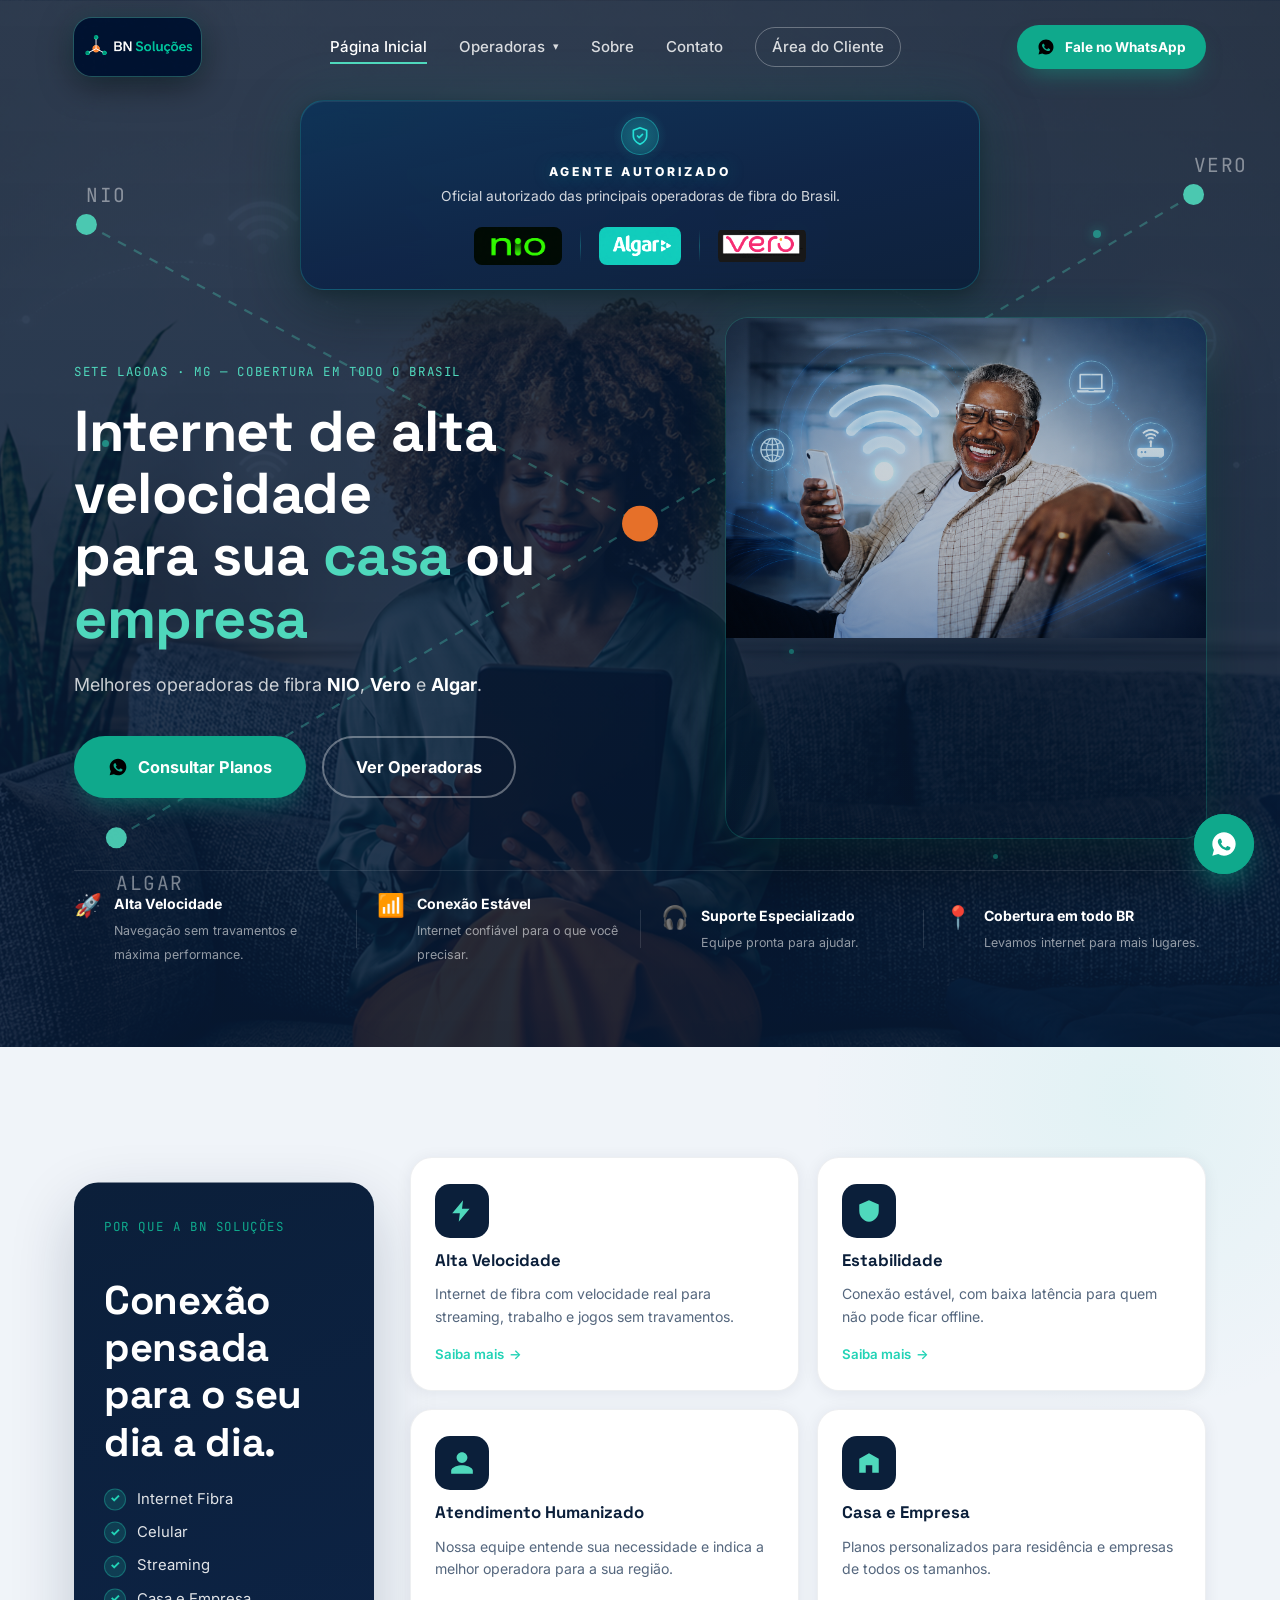
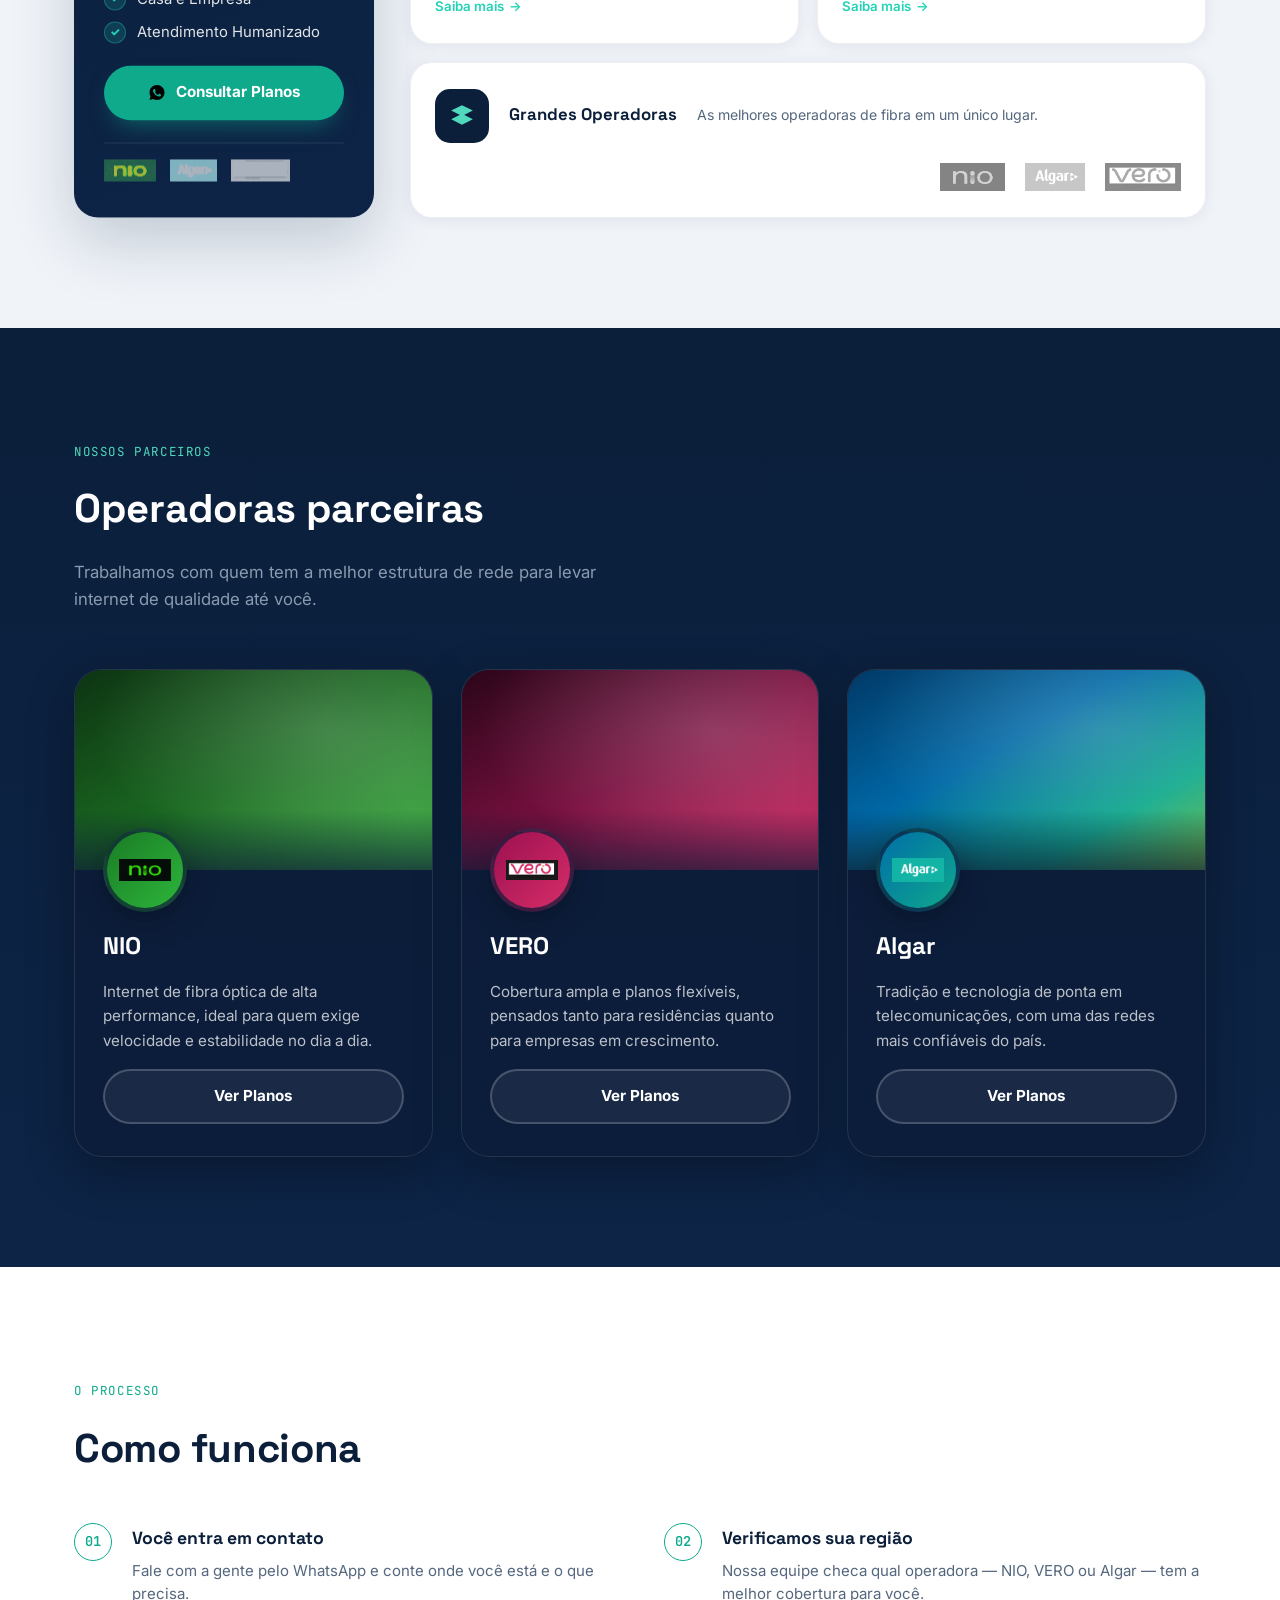
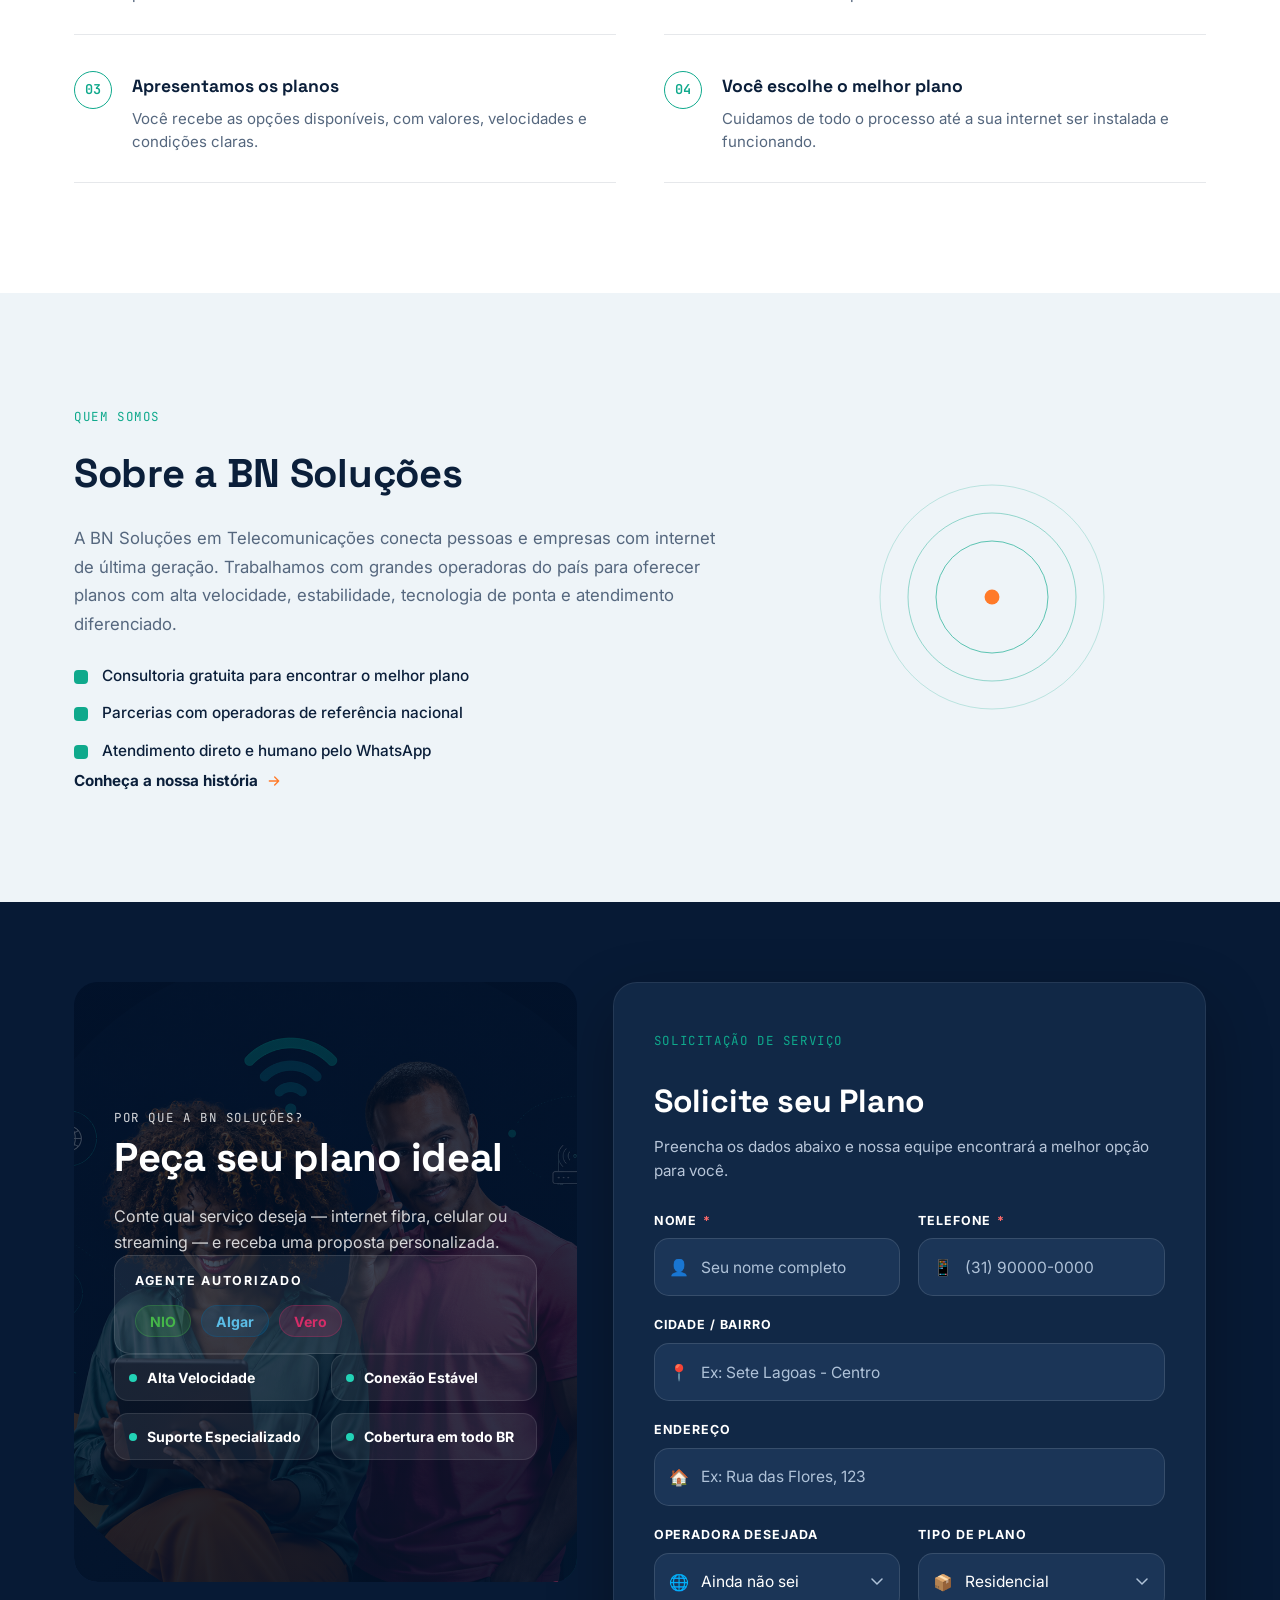
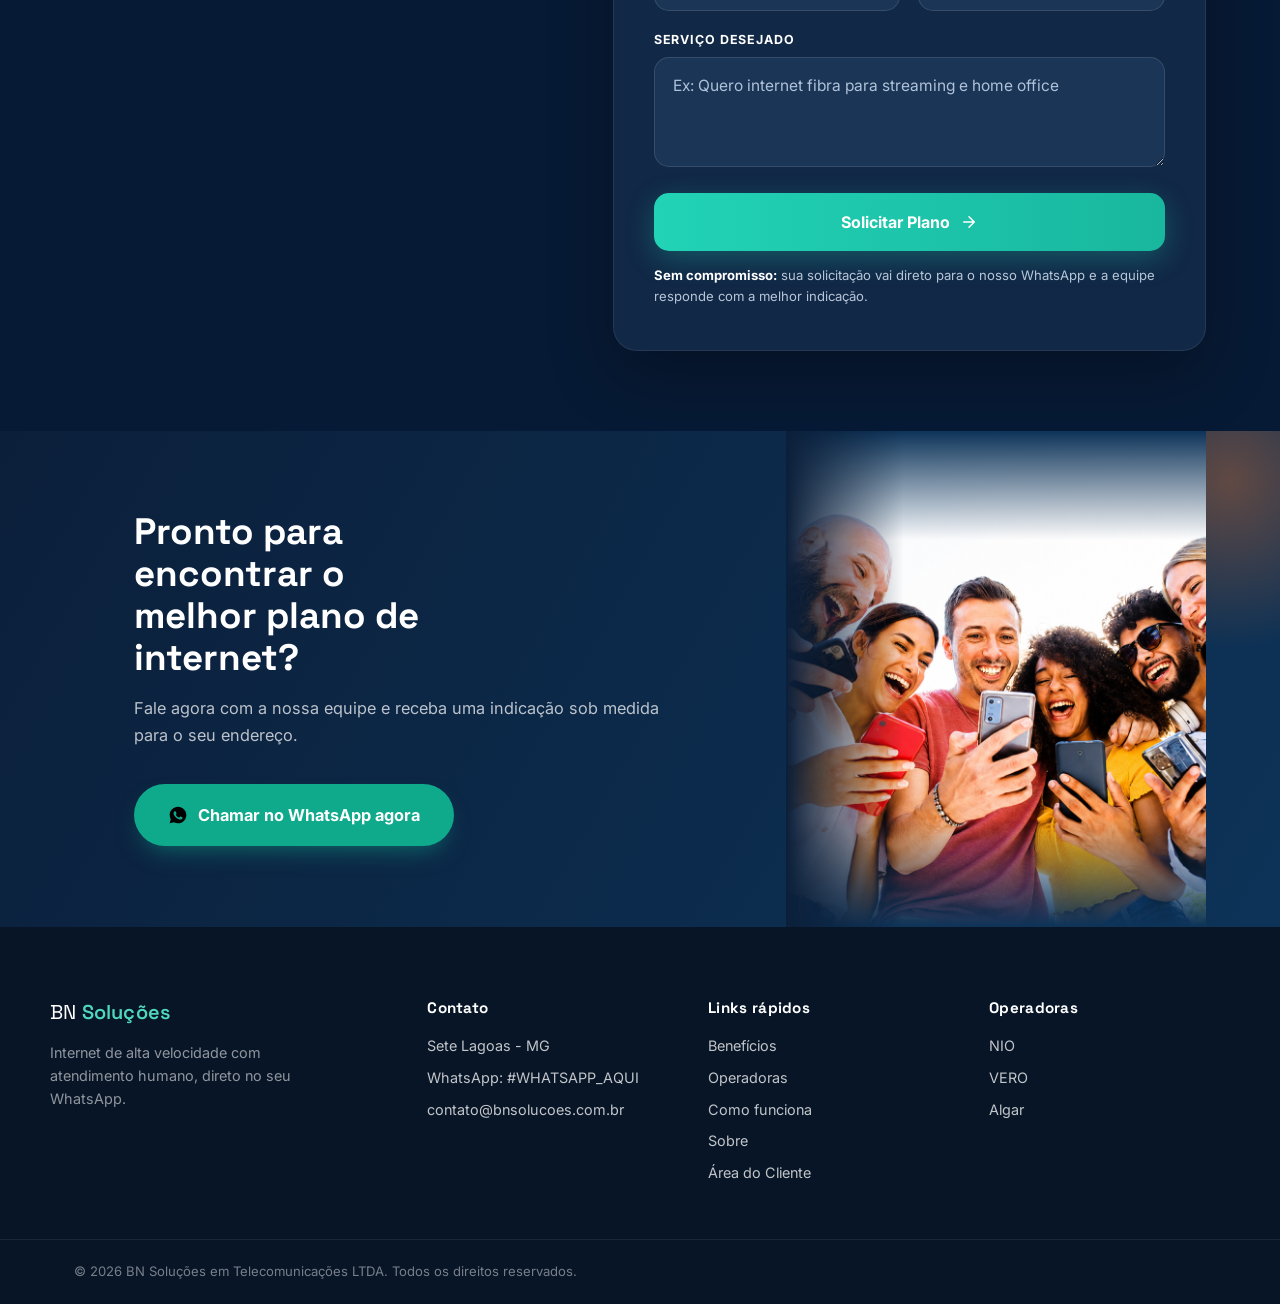
==== index.html @ 48e2bdd0 "new client site, first time added all files to git repository" ====
<!DOCTYPE html>
<html lang="pt-BR">
<head>
<meta charset="UTF-8">
<meta name="viewport" content="width=device-width, initial-scale=1.0, viewport-fit=cover">
<meta name="theme-color" content="#0B1F3A">
<title>BN Soluções em Telecomunicações | Internet de Alta Velocidade em Sete Lagoas - MG</title>
<meta name="description" content="A BN Soluções conecta você aos melhores planos de internet das operadoras NIO, VERO e Algar. Alta velocidade, estabilidade e atendimento diferenciado em Sete Lagoas - MG.">
<meta name="keywords" content="internet sete lagoas, internet fibra sete lagoas, planos internet, NIO, VERO, Algar, internet de alta velocidade">
<meta name="author" content="BN Soluções em Telecomunicações">
<meta name="robots" content="index, follow, max-snippet:-1, max-image-preview:large, max-video-preview:-1">
<link rel="canonical" href="https://bntelecomunicacoes.com.br/">
<meta property="og:title" content="BN Soluções em Telecomunicações | Internet de Alta Velocidade em Sete Lagoas - MG">
<meta property="og:description" content="Conectamos você aos melhores planos de internet com NIO, VERO e Algar. Preços competitivos e atendimento consultivo.">
<meta property="og:type" content="website">
<meta property="og:url" content="https://bntelecomunicacoes.com.br/">
<meta property="og:image" content="https://bntelecomunicacoes.com.br/imagens/bnlogo.png">
<meta property="og:locale" content="pt_BR">
<meta name="twitter:card" content="summary_large_image">
<meta name="twitter:title" content="BN Soluções em Telecomunicações | Internet de Alta Velocidade">
<meta name="twitter:description" content="Conectamos você aos melhores planos de internet com NIO, VERO e Algar">
<link rel="preconnect" href="https://fonts.googleapis.com">
<link rel="preconnect" href="https://fonts.gstatic.com" crossorigin>
<link href="https://fonts.googleapis.com/css2?family=Space+Grotesk:wght@400;500;600;700&family=Inter:wght@400;500;600;700;800&family=JetBrains+Mono:wght@400;500&display=swap" rel="stylesheet">
<link rel="icon" type="image/png" href="imagens/logotrying.png">
<link rel="apple-touch-icon" href="imagens/logotrying.png">
<link rel="stylesheet" href="style.css">
<script type="application/ld+json">
{
  "@context": "https://schema.org",
  "@type": "LocalBusiness",
  "name": "BN Soluções em Telecomunicações",
  "image": "https://bntelecomunicacoes.com.br/imagens/bnlogo.png",
  "description": "A BN Soluções conecta você aos melhores planos de internet das operadoras NIO, VERO e Algar em Sete Lagoas.",
  "address": {
    "@type": "PostalAddress",
    "addressLocality": "Sete Lagoas",
    "addressRegion": "MG",
    "addressCountry": "BR"
  },
  "contactPoint": {
    "@type": "ContactPoint",
    "contactType": "Customer Service",
    "availableLanguageId": "pt-BR"
  },
  "url": "https://bntelecomunicacoes.com.br"
}
</script>
</head>
<body>

<!-- ===== CURSOR DE SINAL (decorativo) ===== -->
<div class="signal-cursor" aria-hidden="true"></div>
<!-- ===== HEADER ===== -->
<header class="site-header" id="header">
  <div class="container header-inner">
    <a href="#top" class="brand">
      <img src="imagens/bnlogo.png" alt="BN Soluções" class="brand-logo">
    </a>

    <nav class="main-nav" id="main-nav" aria-label="Menu principal">
      <a href="index.html" class="nav-active" aria-current="page">Página Inicial</a>
      <div class="nav-dropdown" id="nav-dropdown">
        <button type="button" class="nav-link dropdown-toggle" id="dropdown-toggle" aria-haspopup="true" aria-expanded="false">
          Operadoras
          <span class="dropdown-arrow" aria-hidden="true">▾</span>
        </button>
        <ul class="dropdown-menu" aria-label="submenu de operadoras">
          <li><a href="index.html#operadoras">Todas operadoras</a></li>
          <li><a href="nio.html">NIO</a></li>
          <li><a href="vero.html">VERO</a></li>
          <li><a href="algar.html">Algar</a></li>
        </ul>
      </div>
      <a href="sobre.html">Sobre</a>
      <a href="contato.html">Contato</a>
      <a href="cliente.html" class="nav-cliente">Área do Cliente</a>
    </nav>

    <div class="header-actions">
      <a class="btn btn-whatsapp btn-sm" href="https://wa.me/#WHATSAPP_AQUI" target="_blank" rel="noopener">
        <svg class="icon" viewBox="0 0 24 24" width="18" height="18"><path d="M12 2C6.48 2 2 6.48 2 12c0 1.85.5 3.58 1.36 5.07L2 22l5.06-1.33A9.94 9.94 0 0 0 12 22c5.52 0 10-4.48 10-10S17.52 2 12 2Zm5.2 14.2c-.22.62-1.28 1.2-1.77 1.24-.45.05-1.02.07-1.65-.1-.38-.11-.87-.28-1.5-.55-2.64-1.14-4.36-3.8-4.5-3.98-.13-.18-1.08-1.44-1.08-2.74 0-1.3.68-1.94.92-2.2.24-.27.53-.33.7-.33.18 0 .35 0 .5.01.16.01.38-.06.6.46.22.53.75 1.83.82 1.96.07.13.11.29.02.47-.09.18-.14.29-.27.44-.13.16-.28.35-.4.47-.13.13-.27.27-.11.53.15.27.68 1.12 1.46 1.81 1 .89 1.85 1.17 2.11 1.3.27.13.42.11.58-.07.16-.18.68-.79.86-1.06.18-.27.36-.22.6-.13.25.09 1.57.74 1.84.87.27.13.45.2.51.31.07.13.07.72-.15 1.35Z"/></svg>
        Fale no WhatsApp
      </a>
    </div>

    <button class="menu-toggle" id="menu-toggle" aria-label="Abrir menu" aria-expanded="false">
      <span></span><span></span><span></span>
    </button>
  </div>
</header>

<main id="top">

  <!-- ===== HERO ===== -->
  <section class="hero" id="hero">
    <div class="hero-network" id="hero-network" aria-hidden="true">
      <svg viewBox="0 0 1000 700" preserveAspectRatio="xMidYMid slice">
        <line x1="130" y1="150" x2="500" y2="350" class="net-link" style="--d:0"/>
        <line x1="870" y1="130" x2="500" y2="350" class="net-link" style="--d:1"/>
        <line x1="150" y1="560" x2="500" y2="350" class="net-link" style="--d:2"/>
        <line x1="500" y1="350" x2="500" y2="350" class="net-link"/>
        <circle cx="130" cy="150" r="7" class="net-node" style="--d:0"/>
        <circle cx="870" cy="130" r="7" class="net-node" style="--d:1"/>
        <circle cx="150" cy="560" r="7" class="net-node" style="--d:2"/>
        <circle cx="500" cy="350" r="12" class="net-node net-hub"/>
        <text x="130" y="135" class="net-label">NIO</text>
        <text x="870" y="115" class="net-label">VERO</text>
        <text x="150" y="595" class="net-label">ALGAR</text>
      </svg>
    </div>

    <div class="hero-particles" aria-hidden="true">
      <span class="particle particle-1"></span>
      <span class="particle particle-2"></span>
      <span class="particle particle-3"></span>
      <span class="particle particle-4"></span>
    </div>

    <div class="container">

      <!-- ===== TRUST BANNER ===== -->
      <div class="hero-trust-banner">
        <div class="trust-shield" aria-hidden="true">
          <svg viewBox="0 0 24 24" width="20" height="20" fill="none" stroke="currentColor" stroke-width="2" stroke-linecap="round" stroke-linejoin="round"><path d="M12 22s8-4 8-10V5l-8-3-8 3v7c0 6 8 10 8 10z"/><polyline points="9 12 11 14 15 10"/></svg>
        </div>
        <span class="trust-title">Agente Autorizado</span>
        <p class="trust-subtitle">Oficial autorizado das principais operadoras de fibra do Brasil.</p>
        <div class="trust-logos" aria-label="Operadoras parceiras">
          <a href="nio.html" class="trust-logo-link" aria-label="NIO">
            <img src="imagens/niologo.png" alt="NIO" class="trust-logo-img" />
          </a>
          <span class="trust-divider" aria-hidden="true"></span>
          <a href="algar.html" class="trust-logo-link" aria-label="Algar">
            <img src="imagens/algarlogo.png" alt="Algar" class="trust-logo-img" />
          </a>
          <span class="trust-divider" aria-hidden="true"></span>
          <a href="vero.html" class="trust-logo-link" aria-label="Vero">
            <img src="imagens/verologo.png" alt="Vero" class="trust-logo-img" />
          </a>
        </div>
      </div>

      <!-- ===== HERO GRID ===== -->
      <div class="hero-inner">
        <div class="hero-copy">
          <p class="eyebrow">Sete Lagoas · MG — cobertura em todo o Brasil</p>
          <h1 class="hero-title">
            Internet de alta velocidade<br>
            para sua <span class="highlight">casa</span> ou <span class="highlight">empresa</span>
          </h1>
          <p class="hero-subtitle">
            Melhores operadoras de fibra
            <strong>NIO</strong>, <strong>Vero</strong> e <strong>Algar</strong>.
          </p>
          <div class="hero-actions">
            <a href="https://wa.me/#WHATSAPP_AQUI" target="_blank" rel="noopener" class="btn btn-whatsapp btn-lg">
              <svg class="icon" viewBox="0 0 24 24" width="20" height="20"><path d="M12 2C6.48 2 2 6.48 2 12c0 1.85.5 3.58 1.36 5.07L2 22l5.06-1.33A9.94 9.94 0 0 0 12 22c5.52 0 10-4.48 10-10S17.52 2 12 2Zm5.2 14.2c-.22.62-1.28 1.2-1.77 1.24-.45.05-1.02.07-1.65-.1-.38-.11-.87-.28-1.5-.55-2.64-1.14-4.36-3.8-4.5-3.98-.13-.18-1.08-1.44-1.08-2.74 0-1.3.68-1.94.92-2.2.24-.27.53-.33.7-.33.18 0 .35 0 .5.01.16.01.38-.06.6.46.22.53.75 1.83.82 1.96.07.13.11.29.02.47-.09.18-.14.29-.27.44-.13.16-.28.35-.4.47-.13.13-.27.27-.11.53.15.27.68 1.12 1.46 1.81 1 .89 1.85 1.17 2.11 1.3.27.13.42.11.58-.07.16-.18.68-.79.86-1.06.18-.27.36-.22.6-.13.25.09 1.57.74 1.84.87.27.13.45.2.51.31.07.13.07.72-.15 1.35Z"/></svg>
              Consultar Planos
            </a>
            <a href="#operadoras" class="btn btn-ghost btn-lg">Ver Operadoras</a>
          </div>
        </div>

        <div class="hero-visual">
          <div class="hero-image-card">
            <img src="imagens/senhorzinhotrue.png" alt="Pessoas felizes usando internet em seus celulares" />
          </div>
        </div>
      </div>

      <!-- ===== FEATURES ===== -->
      <div class="hero-features">
        <div class="hero-feature">
          <span class="hero-feature-icon" aria-hidden="true">🚀</span>
          <div>
            <strong class="hero-feature-title">Alta Velocidade</strong>
            <span class="hero-feature-desc">Navegação sem travamentos e máxima performance.</span>
          </div>
        </div>
        <span class="feature-divider" aria-hidden="true"></span>
        <div class="hero-feature">
          <span class="hero-feature-icon" aria-hidden="true">📶</span>
          <div>
            <strong class="hero-feature-title">Conexão Estável</strong>
            <span class="hero-feature-desc">Internet confiável para o que você precisar.</span>
          </div>
        </div>
        <span class="feature-divider" aria-hidden="true"></span>
        <div class="hero-feature">
          <span class="hero-feature-icon" aria-hidden="true">🎧</span>
          <div>
            <strong class="hero-feature-title">Suporte Especializado</strong>
            <span class="hero-feature-desc">Equipe pronta para ajudar.</span>
          </div>
        </div>
        <span class="feature-divider" aria-hidden="true"></span>
        <div class="hero-feature">
          <span class="hero-feature-icon" aria-hidden="true">📍</span>
          <div>
            <strong class="hero-feature-title">Cobertura em todo BR</strong>
            <span class="hero-feature-desc">Levamos internet para mais lugares.</span>
          </div>
        </div>
      </div>
    </div>
  </section>

  <!-- ===== BENEFÍCIOS ===== -->
  <section class="section section-benefits" id="beneficios">
    <div class="container">
      <div class="benefits-layout">

        <!-- LEFT: Sticky panel -->
        <aside class="benefits-aside">
          <div class="benefits-aside-card reveal">
            <p class="eyebrow eyebrow-dark">Por que a BN Soluções</p>
            <h2 class="section-title">Conexão pensada<br>para o seu dia a dia.</h2>
            <ul class="benefits-checklist">
              <li><span class="check-icon">&#10003;</span> Internet Fibra</li>
              <li><span class="check-icon">&#10003;</span> Celular</li>
              <li><span class="check-icon">&#10003;</span> Streaming</li>
              <li><span class="check-icon">&#10003;</span> Casa e Empresa</li>
              <li><span class="check-icon">&#10003;</span> Atendimento Humanizado</li>
            </ul>
            <a href="https://wa.me/#WHATSAPP_AQUI" target="_blank" rel="noopener" class="btn btn-whatsapp">
              <svg class="icon" viewBox="0 0 24 24" width="18" height="18"><path d="M12 2C6.48 2 2 6.48 2 12c0 1.85.5 3.58 1.36 5.07L2 22l5.06-1.33A9.94 9.94 0 0 0 12 22c5.52 0 10-4.48 10-10S17.52 2 12 2Zm5.2 14.2c-.22.62-1.28 1.2-1.77 1.24-.45.05-1.02.07-1.65-.1-.38-.11-.87-.28-1.5-.55-2.64-1.14-4.36-3.8-4.5-3.98-.13-.18-1.08-1.44-1.08-2.74 0-1.3.68-1.94.92-2.2.24-.27.53-.33.7-.33.18 0 .35 0 .5.01.16.01.38-.06.6.46.22.53.75 1.83.82 1.96.07.13.11.29.02.47-.09.18-.14.29-.27.44-.13.16-.28.35-.4.47-.13.13-.27.27-.11.53.15.27.68 1.12 1.46 1.81 1 .89 1.85 1.17 2.11 1.3.27.13.42.11.58-.07.16-.18.68-.79.86-1.06.18-.27.36-.22.6-.13.25.09 1.57.74 1.84.87.27.13.45.2.51.31.07.13.07.72-.15 1.35Z"/></svg>
              Consultar Planos
            </a>
            <div class="benefits-partner-logos">
              <img src="imagens/niologo.png" alt="NIO" />
              <img src="imagens/algarlogo.png" alt="Algar" />
              <img src="imagens/verologo.png" alt="Vero" />
            </div>
          </div>
        </aside>

        <!-- RIGHT: Premium cards -->
        <div class="benefits-grid">

          <div class="benefit-card-premium reveal">
            <div class="benefit-card-accent"></div>
            <div class="benefit-card-icon-wrap">
              <svg viewBox="0 0 24 24" width="26" height="26"><path d="M13 2 3 14h7l-1 8 10-12h-7l1-8Z"/></svg>
            </div>
            <h3>Alta Velocidade</h3>
            <p>Internet de fibra com velocidade real para streaming, trabalho e jogos sem travamentos.</p>
            <a href="#solicitar-plano" class="benefit-card-link">Saiba mais <span>&rarr;</span></a>
          </div>

          <div class="benefit-card-premium reveal">
            <div class="benefit-card-accent"></div>
            <div class="benefit-card-icon-wrap">
              <svg viewBox="0 0 24 24" width="26" height="26"><path d="M12 2 3 6v6c0 5 3.8 9.4 9 10 5.2-.6 9-5 9-10V6l-9-4Z"/></svg>
            </div>
            <h3>Estabilidade</h3>
            <p>Conexão estável, com baixa latência para quem não pode ficar offline.</p>
            <a href="#solicitar-plano" class="benefit-card-link">Saiba mais <span>&rarr;</span></a>
          </div>

          <div class="benefit-card-premium reveal">
            <div class="benefit-card-accent"></div>
            <div class="benefit-card-icon-wrap">
              <svg viewBox="0 0 24 24" width="26" height="26"><path d="M12 12c2.7 0 5-2.3 5-5s-2.3-5-5-5-5 2.3-5 5 2.3 5 5 5Zm0 2c-3.3 0-10 1.7-10 5v3h20v-3c0-3.3-6.7-5-10-5Z"/></svg>
            </div>
            <h3>Atendimento Humanizado</h3>
            <p>Nossa equipe entende sua necessidade e indica a melhor operadora para a sua região.</p>
            <a href="#solicitar-plano" class="benefit-card-link">Saiba mais <span>&rarr;</span></a>
          </div>

          <div class="benefit-card-premium reveal">
            <div class="benefit-card-accent"></div>
            <div class="benefit-card-icon-wrap">
              <svg viewBox="0 0 24 24" width="26" height="26"><path d="M3 21V8l9-5 9 5v13h-6v-7H9v7H3Z"/></svg>
            </div>
            <h3>Casa e Empresa</h3>
            <p>Planos personalizados para residência e empresas de todos os tamanhos.</p>
            <a href="#solicitar-plano" class="benefit-card-link">Saiba mais <span>&rarr;</span></a>
          </div>

          <div class="benefit-card-premium benefit-card-operators reveal">
            <div class="benefit-card-accent"></div>
            <div class="benefit-card-icon-wrap">
              <svg viewBox="0 0 24 24" width="26" height="26"><path d="M12 2 2 7l10 5 10-5-10-5Zm0 8L2 15l10 5 10-5-10-5Z"/></svg>
            </div>
            <h3>Grandes Operadoras</h3>
            <p>As melhores operadoras de fibra em um único lugar.</p>
            <div class="benefit-operators-logos">
              <a href="nio.html"><img src="imagens/niologo.png" alt="NIO" /></a>
              <a href="algar.html"><img src="imagens/algarlogo.png" alt="Algar" /></a>
              <a href="vero.html"><img src="imagens/verologo.png" alt="Vero" /></a>
            </div>
          </div>

        </div>
      </div>
    </div>
  </section>

  <!-- ===== OPERADORAS ===== -->
  <section class="section section-dark" id="operadoras">
    <div class="container">
      <p class="eyebrow">Nossos parceiros</p>
      <h2 class="section-title section-title-light">Operadoras parceiras</h2>
      <p class="section-lead">Trabalhamos com quem tem a melhor estrutura de rede para levar internet de qualidade até você.</p>

      <div class="operators-grid">
        <article class="operator-card operator-card-premium" data-op="nio">
          <div class="operator-card-media" aria-hidden="true"></div>
          <div class="operator-card-body">
            <div class="operator-logo-circle" data-op="nio">
              <img src="imagens/niologo.png" alt="Logo NIO" />
            </div>
            <h3>NIO</h3>
            <p>Internet de fibra óptica de alta performance, ideal para quem exige velocidade e estabilidade no dia a dia.</p>
            <a href="nio.html" class="btn btn-outline">Ver Planos</a>
          </div>
        </article>
        <article class="operator-card operator-card-premium" data-op="vero">
          <div class="operator-card-media" aria-hidden="true"></div>
          <div class="operator-card-body">
            <div class="operator-logo-circle" data-op="vero">
              <img src="imagens/verologo.png" alt="Logo Vero" />
            </div>
            <h3>VERO</h3>
            <p>Cobertura ampla e planos flexíveis, pensados tanto para residências quanto para empresas em crescimento.</p>
            <a href="vero.html" class="btn btn-outline">Ver Planos</a>
          </div>
        </article>
        <article class="operator-card operator-card-premium" data-op="algar">
          <div class="operator-card-media" aria-hidden="true"></div>
          <div class="operator-card-body">
            <div class="operator-logo-circle" data-op="algar">
              <img src="imagens/algarlogo.png" alt="Logo Algar" />
            </div>
            <h3>Algar</h3>
            <p>Tradição e tecnologia de ponta em telecomunicações, com uma das redes mais confiáveis do país.</p>
            <a href="algar.html" class="btn btn-outline">Ver Planos</a>
          </div>
        </article>
      </div>
    </div>
  </section>

  <!-- ===== COMO FUNCIONA ===== -->
  <section class="section" id="como-funciona">
    <div class="container">
      <p class="eyebrow eyebrow-dark">O processo</p>
      <h2 class="section-title">Como funciona</h2>

      <div class="steps">
        <div class="step reveal">
          <span class="step-index">01</span>
          <div class="step-body">
            <h3>Você entra em contato</h3>
            <p>Fale com a gente pelo WhatsApp e conte onde você está e o que precisa.</p>
          </div>
        </div>
        <div class="step reveal">
          <span class="step-index">02</span>
          <div class="step-body">
            <h3>Verificamos sua região</h3>
            <p>Nossa equipe checa qual operadora — NIO, VERO ou Algar — tem a melhor cobertura para você.</p>
          </div>
        </div>
        <div class="step reveal">
          <span class="step-index">03</span>
          <div class="step-body">
            <h3>Apresentamos os planos</h3>
            <p>Você recebe as opções disponíveis, com valores, velocidades e condições claras.</p>
          </div>
        </div>
        <div class="step reveal">
          <span class="step-index">04</span>
          <div class="step-body">
            <h3>Você escolhe o melhor plano</h3>
            <p>Cuidamos de todo o processo até a sua internet ser instalada e funcionando.</p>
          </div>
        </div>
      </div>
    </div>
  </section>

  <!-- ===== SOBRE ===== -->
  <section class="section section-about" id="sobre">
    <div class="container about-inner">
      <div class="about-text">
        <p class="eyebrow eyebrow-dark">Quem somos</p>
        <h2 class="section-title">Sobre a BN Soluções</h2>
        <p class="about-lead">
          A BN Soluções em Telecomunicações conecta pessoas e empresas com internet de última geração.
          Trabalhamos com grandes operadoras do país para oferecer planos com alta velocidade,
          estabilidade, tecnologia de ponta e atendimento diferenciado.
        </p>
        <ul class="about-list">
          <li>Consultoria gratuita para encontrar o melhor plano</li>
          <li>Parcerias com operadoras de referência nacional</li>
          <li>Atendimento direto e humano pelo WhatsApp</li>
        </ul>
        <a href="sobre.html" class="link-more">
          Conheça a nossa história
          <svg viewBox="0 0 24 24" width="16" height="16"><path d="M5 12h14M13 6l6 6-6 6"/></svg>
        </a>
      </div>
      <div class="about-visual" aria-hidden="true">
        <svg viewBox="0 0 300 300">
          <circle cx="150" cy="150" r="120" class="ring ring-1"/>
          <circle cx="150" cy="150" r="90" class="ring ring-2"/>
          <circle cx="150" cy="150" r="60" class="ring ring-3"/>
          <circle cx="150" cy="150" r="8" class="ring-core"/>
        </svg>
      </div>
    </div>
  </section>

  <!-- ===== FORMULÁRIO DE SERVIÇO ===== -->
  <section class="section section-form" id="solicitar-plano">
    <div class="container">
      <div class="form-panel">

        <!-- Form side — first in DOM so it appears first on mobile -->
        <div class="form-content">
          <div class="form-header">
            <p class="eyebrow eyebrow-dark">Solicitação de serviço</p>
            <h2 class="form-main-title">Solicite seu Plano</h2>
            <p class="form-main-subtitle">Preencha os dados abaixo e nossa equipe encontrará a melhor opção para você.</p>
          </div>
          <form id="service-form" class="service-form">
            <div class="form-grid-2">
              <div class="form-row">
                <label for="nome">Nome <span class="required-asterisk">*</span></label>
                <div class="input-icon-wrap">
                  <span class="input-icon" aria-hidden="true">👤</span>
                  <input type="text" id="nome" name="nome" placeholder="Seu nome completo" required>
                </div>
                <div class="form-error-msg"></div>
              </div>
              <div class="form-row">
                <label for="telefone">Telefone <span class="required-asterisk">*</span></label>
                <div class="input-icon-wrap">
                  <span class="input-icon" aria-hidden="true">📱</span>
                  <input type="tel" id="telefone" name="telefone" placeholder="(31) 90000-0000" required>
                </div>
                <div class="form-error-msg"></div>
              </div>
            </div>
            <div class="form-row">
              <label for="cidade">Cidade / Bairro</label>
              <div class="input-icon-wrap">
                <span class="input-icon" aria-hidden="true">📍</span>
                <input type="text" id="cidade" name="cidade" placeholder="Ex: Sete Lagoas - Centro">
              </div>
              <div class="form-error-msg"></div>
            </div>
            <div class="form-row">
              <label for="endereco">Endereço</label>
              <div class="input-icon-wrap">
                <span class="input-icon" aria-hidden="true">🏠</span>
                <input type="text" id="endereco" name="endereco" placeholder="Ex: Rua das Flores, 123">
              </div>
              <div class="form-error-msg"></div>
            </div>
            <div class="form-grid-2">
              <div class="form-row">
                <label for="operadora">Operadora desejada</label>
                <div class="input-icon-wrap">
                  <span class="input-icon" aria-hidden="true">🌐</span>
                  <select id="operadora" name="operadora">
                    <option value="Ainda não sei">Ainda não sei</option>
                    <option value="NIO">NIO</option>
                    <option value="VERO">VERO</option>
                    <option value="Algar">Algar</option>
                  </select>
                </div>
                <div class="form-error-msg"></div>
              </div>
              <div class="form-row">
                <label for="tipo">Tipo de plano</label>
                <div class="input-icon-wrap">
                  <span class="input-icon" aria-hidden="true">📦</span>
                  <select id="tipo" name="tipo">
                    <option value="Residencial">Residencial</option>
                    <option value="Empresarial">Empresarial</option>
                    <option value="Streaming">Só streaming</option>
                    <option value="Celular">Celular</option>
                  </select>
                </div>
                <div class="form-error-msg"></div>
              </div>
            </div>
            <div class="form-row" id="area-cobertura-row" hidden>
              <label for="area-cobertura">Área atendida pela operadora selecionada</label>
              <div class="input-icon-wrap">
                <span class="input-icon" aria-hidden="true"></span>
                <select id="area-cobertura" name="area_cobertura">
                  <option value="">Selecione sua área</option>
                </select>
              </div>
              <div class="form-error-msg"></div>
              <p class="form-note" id="area-cobertura-note" style="margin-top:8px;">As áreas de cobertura serão atualizadas em breve pela BN Soluções.</p>
            </div>
            <div class="form-row">
              <label for="servico">Serviço desejado</label>
              <textarea id="servico" name="servico" placeholder="Ex: Quero internet fibra para streaming e home office" rows="3"></textarea>
              <div class="form-error-msg"></div>
            </div>
            <button type="submit" class="btn-form-submit">
              Solicitar Plano
              <svg viewBox="0 0 24 24" width="18" height="18" fill="none" stroke="currentColor" stroke-width="2" stroke-linecap="round" stroke-linejoin="round" aria-hidden="true"><path d="M5 12h14M12 5l7 7-7 7"/></svg>
            </button>
            <p class="form-note"><strong>Sem compromisso:</strong> sua solicitação vai direto para o nosso WhatsApp e a equipe responde com a melhor indicação.</p>
          </form>
        </div>

        <!-- Visual panel — CSS order:-1 keeps it on the LEFT on desktop -->
        <div class="form-visual">
          <div class="form-copy">
            <p class="eyebrow eyebrow-dark">Por que a BN Soluções?</p>
            <h2 class="section-title">Peça seu plano ideal</h2>
            <p>Conte qual serviço deseja — internet fibra, celular ou streaming — e receba uma proposta personalizada.</p>
            <div class="authorized-strip">
              <span class="authorized-badge">Agente autorizado</span>
              <div class="authorized-pill-group">
                <span class="operator-pill operator-pill-nio">NIO</span>
                <span class="operator-pill operator-pill-algar">Algar</span>
                <span class="operator-pill operator-pill-vero">Vero</span>
              </div>
            </div>
            <div class="form-benefits-grid">
              <div class="form-benefit-item">
                <span class="benefit-dot"></span>
                <strong>Alta Velocidade</strong>
              </div>
              <div class="form-benefit-item">
                <span class="benefit-dot"></span>
                <strong>Conexão Estável</strong>
              </div>
              <div class="form-benefit-item">
                <span class="benefit-dot"></span>
                <strong>Suporte Especializado</strong>
              </div>
              <div class="form-benefit-item">
                <span class="benefit-dot"></span>
                <strong>Cobertura em todo BR</strong>
              </div>
            </div>
          </div>
        </div>

      </div>
    </div>
  </section>

  <!-- ===== CTA FINAL ===== -->
  <section class="cta-final" id="contato">
    <div class="container cta-final-inner">
      <div class="cta-final-copy">
        <h2>Pronto para encontrar o melhor plano de internet?</h2>
        <p>Fale agora com a nossa equipe e receba uma indicação sob medida para o seu endereço.</p>
        <a href="https://wa.me/#WHATSAPP_AQUI?text=Ol%C3%A1!%20Quero%20encontrar%20o%20melhor%20plano%20de%20internet." target="_blank" rel="noopener" class="btn btn-whatsapp btn-lg">
          <svg class="icon" viewBox="0 0 24 24" width="20" height="20"><path d="M12 2C6.48 2 2 6.48 2 12c0 1.85.5 3.58 1.36 5.07L2 22l5.06-1.33A9.94 9.94 0 0 0 12 22c5.52 0 10-4.48 10-10S17.52 2 12 2Zm5.2 14.2c-.22.62-1.28 1.2-1.77 1.24-.45.05-1.02.07-1.65-.1-.38-.11-.87-.28-1.5-.55-2.64-1.14-4.36-3.8-4.5-3.98-.13-.18-1.08-1.44-1.08-2.74 0-1.3.68-1.94.92-2.2.24-.27.53-.33.7-.33.18 0 .35 0 .5.01.16.01.38-.06.6.46.22.53.75 1.83.82 1.96.07.13.11.29.02.47-.09.18-.14.29-.27.44-.13.16-.28.35-.4.47-.13.13-.27.27-.11.53.15.27.68 1.12 1.46 1.81 1 .89 1.85 1.17 2.11 1.3.27.13.42.11.58-.07.16-.18.68-.79.86-1.06.18-.27.36-.22.6-.13.25.09 1.57.74 1.84.87.27.13.45.2.51.31.07.13.07.72-.15 1.35Z"/></svg>
          Chamar no WhatsApp agora
        </a>
      </div>
      <div class="cta-final-image">
        <img src="imagens/peoplephonesonhands.png" alt="Pessoas satisfeitas com internet de alta velocidade" />
      </div>
    </div>
  </section>

</main>

<!-- ===== FOOTER ===== -->
<footer class="site-footer">
  <div class="container footer-inner">
    <div class="footer-brand">
      <span class="brand-text footer-brand-text">BN <strong>Soluções</strong></span>
      <p>Internet de alta velocidade com atendimento humano, direto no seu WhatsApp.</p>
    </div>

    <div class="footer-col">
      <h4>Contato</h4>
      <p>Sete Lagoas - MG</p>
      <p><a href="https://wa.me/#WHATSAPP_AQUI" target="_blank" rel="noopener">WhatsApp: #WHATSAPP_AQUI</a></p>
      <p><a href="mailto:contato@bnsolucoes.com.br">contato@bnsolucoes.com.br</a></p>
    </div>

    <div class="footer-col">
      <h4>Links rápidos</h4>
      <p><a href="#beneficios">Benefícios</a></p>
      <p><a href="#operadoras">Operadoras</a></p>
      <p><a href="#como-funciona">Como funciona</a></p>
      <p><a href="sobre.html">Sobre</a></p>
      <p><a href="cliente.html">Área do Cliente</a></p>
    </div>

    <div class="footer-col">
      <h4>Operadoras</h4>
      <p><a href="nio.html">NIO</a></p>
      <p><a href="vero.html">VERO</a></p>
      <p><a href="algar.html">Algar</a></p>
    </div>
  </div>
  <div class="footer-bottom">
    <div class="container">
      <p>&copy; <span id="year"></span> BN Soluções em Telecomunicações LTDA. Todos os direitos reservados.</p>
    </div>
  </div>
</footer>

<!-- ===== BOTÃO FLUTUANTE WHATSAPP ===== -->
<a href="https://wa.me/#WHATSAPP_AQUI" target="_blank" rel="noopener" class="float-whatsapp" aria-label="Falar no WhatsApp">
  <svg viewBox="0 0 24 24" width="28" height="28"><path d="M12 2C6.48 2 2 6.48 2 12c0 1.85.5 3.58 1.36 5.07L2 22l5.06-1.33A9.94 9.94 0 0 0 12 22c5.52 0 10-4.48 10-10S17.52 2 12 2Zm5.2 14.2c-.22.62-1.28 1.2-1.77 1.24-.45.05-1.02.07-1.65-.1-.38-.11-.87-.28-1.5-.55-2.64-1.14-4.36-3.8-4.5-3.98-.13-.18-1.08-1.44-1.08-2.74 0-1.3.68-1.94.92-2.2.24-.27.53-.33.7-.33.18 0 .35 0 .5.01.16.01.38-.06.6.46.22.53.75 1.83.82 1.96.07.13.11.29.02.47-.09.18-.14.29-.27.44-.13.16-.28.35-.4.47-.13.13-.27.27-.11.53.15.27.68 1.12 1.46 1.81 1 .89 1.85 1.17 2.11 1.3.27.13.42.11.58-.07.16-.18.68-.79.86-1.06.18-.27.36-.22.6-.13.25.09 1.57.74 1.84.87.27.13.45.2.51.31.07.13.07.72-.15 1.35Z"/></svg>
</a>

<script src="script.js"></script>
</body>
</html>
---- style.css ----
/* =========================================================
   BN SOLUÇÕES — Design tokens
   ========================================================= */
:root{
  --navy:        #0B1F3A;
  --navy-rgb:    11,31,58;
  --navy-2:      #0d2447;
  --navy-3:      #0d3358;
  --footer-bg:   #081527;

  --teal:        #0FA98C;
  --teal-rgb:    15,169,140;
  --teal-dark:   #0c9179;
  --teal-light:  #4FD8BC;
  --teal-light-rgb: 79,216,188;

  --orange:      #FF7A29;
  --orange-rgb:  255,122,41;

  --white:       #FFFFFF;
  --ice:         #EEF4F8;
  --slate:       #55677E;
  --slate-light: #8A9AB0;

  /* Cores reais das operadoras — usadas em selos/glifos no site neutro */
  --nio:         #45B649;
  --vero:        #D62D68;
  --algar-blue:  #0068A6;
  --algar-green: #79C143;

  --font-display: 'Space Grotesk', sans-serif;
  --font-body: 'Inter', sans-serif;
  --font-mono: 'JetBrains Mono', monospace;

  --radius: 14px;
  --radius-sm: 8px;
  --shadow-soft: 0 20px 40px -20px rgba(var(--navy-rgb),0.25);
  --shadow-card: 0 10px 30px -12px rgba(var(--navy-rgb),0.18);
  --ease: cubic-bezier(.22,1,.36,1);
  --premium-ease: cubic-bezier(0.22, 1, 0.36, 1);
}

*,*::before,*::after{ box-sizing:border-box; }
html{ scroll-behavior:smooth; -webkit-text-size-adjust:100%; overflow-x:hidden; }
@media (prefers-reduced-motion: reduce){
  html{ scroll-behavior:auto; }
  *,*::before,*::after{ animation-duration:0.001ms !important; animation-iteration-count:1 !important; transition-duration:0.001ms !important; }
}

body{
  margin:0;
  font-family:var(--font-body);
  font-size:16px;
  line-height:1.5;
  color:var(--navy);
  background:var(--white);
  -webkit-font-smoothing:antialiased;
  overflow-x:clip;
  width:100%;
}

body.menu-open{
  overflow:hidden;
  overscroll-behavior:none;
}

a, button{ -webkit-tap-highlight-color:transparent; }

main, section, article, aside, nav, form, div, header, footer{ min-width:0; }

h1, h2, h3, h4, h5, h6, p, a, button, label, summary{ overflow-wrap:anywhere; }

button, input, select, textarea{ font:inherit; }

@media (pointer:coarse){
  .main-nav a{ padding:10px 0; display:inline-block; }
}

img{ max-width:100%; display:block; height:auto; }
iframe{ max-width:100%; }
a{ color:inherit; text-decoration:none; }
ul{ list-style:none; margin:0; padding:0; }

.container{
  width:100%;
  max-width:1180px;
  margin:0 auto;
  padding:0 24px;
}

:focus-visible{
  outline:3px solid var(--orange);
  outline-offset:3px;
  border-radius:4px;
}

/* =========================================================
   Buttons
   ========================================================= */
.btn{
  display:inline-flex;
  align-items:center;
  justify-content:center;
  gap:10px;
  font-family:var(--font-body);
  font-weight:700;
  font-size:0.95rem;
  min-height:44px;
  padding:14px 26px;
  border-radius:999px;
  border:2px solid transparent;
  cursor:pointer;
  transition:transform .25s var(--ease), box-shadow .25s var(--ease), background .25s var(--ease), border-color .25s var(--ease), color .25s var(--ease);
  white-space:nowrap;
  text-align:center;
  will-change:transform;
}
.btn:hover{ transform:translateY(-3px); }
.btn .icon{ flex-shrink:0; }
.btn-lg{ padding:17px 32px; font-size:1.02rem; }
.btn-sm{ padding:10px 18px; font-size:0.85rem; }

.btn-whatsapp{
  background:var(--teal);
  color:var(--white);
  box-shadow:0 12px 24px -10px rgba(var(--teal-rgb),0.55);
}
.btn-whatsapp:hover{
  background:var(--teal-dark);
  box-shadow:0 16px 30px -10px rgba(var(--teal-rgb),0.65);
}

.btn-ghost{
  background:transparent;
  border-color:rgba(var(--navy-rgb),0.18);
  color:var(--navy);
}
.hero .btn-ghost{ border-color:rgba(255,255,255,0.35); color:var(--white); }
.btn-ghost:hover{ border-color:var(--orange); color:var(--orange); }

.btn-outline{
  background:transparent;
  border-color:rgba(255,255,255,0.25);
  color:var(--white);
  width:100%;
  justify-content:center;
}
.btn-outline:hover{
  background:var(--orange);
  border-color:var(--orange);
  color:var(--white);
}

/* =========================================================
   Header
   ========================================================= */
.site-header{
  position:fixed;
  top:0; left:0; right:0;
  z-index:100;
  background:rgba(var(--navy-rgb),0);
  backdrop-filter:blur(0px);
  transition:background .3s var(--ease), backdrop-filter .3s var(--ease), box-shadow .3s var(--ease);
}
.site-header.scrolled{
  background:rgba(var(--navy-rgb),0.92);
  backdrop-filter:blur(10px);
  box-shadow:0 10px 30px -15px rgba(0,0,0,0.4);
}
.header-inner{
  display:flex;
  align-items:center;
  justify-content:space-between;
  padding-top:18px;
  padding-bottom:18px;
  gap:20px;
}

.brand{
  display:inline-flex;
  align-items:center;
  justify-content:center;
  padding:0;
  margin-right:14px;
  background:transparent;
  border:none;
  box-shadow:none;
  transition:transform .3s var(--ease);
}
.brand-mark .node{ fill:var(--teal); }
.brand-mark .node-hub{ fill:var(--orange); }
.brand-mark .link{ stroke:rgba(255,255,255,0.55); stroke-width:1.4; }
.brand-logo{
  display:block;
  height:58px;
  width:auto;
  border-radius:18px;
  object-fit:contain;
  box-shadow:
    0 0 0 1px rgba(36,224,215,0.22),
    inset 0 1px 0 rgba(255,255,255,0.07),
    0 8px 32px rgba(0,0,0,0.50),
    0 0 22px rgba(36,224,215,0.10);
  transition:box-shadow .3s var(--ease);
}
.brand:hover{
  transform:translateY(-2px);
}
.brand:hover .brand-logo{
  box-shadow:
    0 0 0 1px rgba(36,224,215,0.44),
    inset 0 1px 0 rgba(255,255,255,0.09),
    0 14px 44px rgba(0,0,0,0.60),
    0 0 36px rgba(36,224,215,0.30);
}
.brand-text{
  font-family:var(--font-display);
  font-size:1.3rem;
  color:var(--white);
  letter-spacing:0.2px;
}
.brand-text strong{ color:var(--teal-light); font-weight:600; }

.main-nav{
  display:flex;
  align-items:center;
  gap:32px;
  font-size:0.94rem;
  font-weight:500;
}
.main-nav > a{
  color:rgba(255,255,255,0.82);
  position:relative;
  padding:6px 0;
  transition:color .2s;
}
.main-nav > a::after{
  content:"";
  position:absolute;
  left:0; bottom:0;
  width:0%; height:2px;
  background:var(--orange);
  transition:width .25s var(--ease);
}
.main-nav > a:hover{ color:var(--white); }
.main-nav > a:hover::after{ width:100%; }
.main-nav a.nav-active{ color:var(--white); }
.main-nav a.nav-active::after{ width:100%; background:var(--teal-light); }

.nav-cliente{
  display:inline-flex;
  align-items:center;
  gap:6px;
  padding:8px 16px !important;
  border:1.5px solid rgba(255,255,255,0.3);
  border-radius:999px;
}
.nav-cliente:hover{ border-color:var(--teal-light); background:rgba(255,255,255,0.06); }
.nav-cliente::after{ display:none !important; }

.header-actions{ display:flex; align-items:center; }

.nav-backdrop{
  position:fixed;
  inset:0;
  background:rgba(8,21,39,0.62);
  opacity:0;
  visibility:hidden;
  pointer-events:none;
  transition:opacity .25s var(--ease), visibility .25s var(--ease);
  z-index:89;
}

.nav-backdrop.open{
  opacity:1;
  visibility:visible;
  pointer-events:auto;
}

.main-nav-mobile-cta{ display:none; }

.menu-toggle{
  display:none;
  flex-direction:column;
  justify-content:center;
  align-items:center;
  gap:5px;
  width:44px; height:44px;
  background:transparent;
  border:none;
  cursor:pointer;
  -webkit-tap-highlight-color:transparent;
}
.menu-toggle span{
  display:block;
  height:2px;
  width:24px;
  background:var(--white);
  border-radius:2px;
  transition:transform .3s var(--ease), opacity .3s var(--ease);
}
.menu-toggle.active span:nth-child(1){ transform:translateY(7px) rotate(45deg); }
.menu-toggle.active span:nth-child(2){ opacity:0; transform:scaleX(0); }
.menu-toggle.active span:nth-child(3){ transform:translateY(-7px) rotate(-45deg); }

/* Dropdown "Operadoras" no menu */
.nav-dropdown{ position:relative; }
.nav-dropdown .dropdown-toggle{
  display:inline-flex;
  align-items:center;
  gap:8px;
  background:transparent;
  border:none;
  color:rgba(255,255,255,0.82);
  font:inherit;
  cursor:pointer;
  padding:6px 0;
}
.nav-dropdown .dropdown-toggle:hover{ color:var(--white); }
.nav-dropdown .dropdown-arrow{ transition:transform .25s var(--ease); font-size:0.7em; }
.nav-dropdown.open .dropdown-arrow{ transform:rotate(180deg); }
.nav-dropdown .dropdown-menu{
  position:absolute;
  top:calc(100% + 14px);
  left:50%;
  transform:translate(-50%, 8px);
  width:200px;
  background:rgba(var(--navy-rgb),0.98);
  border:1px solid rgba(255,255,255,0.08);
  border-radius:16px;
  box-shadow:0 24px 60px rgba(0,0,0,0.28);
  opacity:0;
  visibility:hidden;
  transition:opacity .22s ease, transform .22s ease, visibility .22s ease;
  z-index:20;
  padding:8px;
}
.nav-dropdown.open .dropdown-menu{
  opacity:1;
  visibility:visible;
  transform:translate(-50%, 0);
}
.nav-dropdown .dropdown-menu li + li{ margin-top:2px; }
.nav-dropdown .dropdown-menu a{
  display:block;
  padding:11px 14px;
  border-radius:10px;
  color:rgba(255,255,255,0.88);
  font-size:0.92rem;
  transition:background .2s ease, color .2s ease;
}
.nav-dropdown .dropdown-menu a:hover{
  background:rgba(255,255,255,0.08);
  color:var(--white);
}

/* =========================================================
   Hero
   ========================================================= */
.hero{
  position:relative;
  display:flex;
  align-items:center;
  justify-content:center;
  padding:100px 0 60px;
  background-color:#071A35;
  background-image:
    linear-gradient(180deg, rgba(7,26,53,0.80) 0%, rgba(7,26,53,0.88) 100%),
    url('imagens/mocanocaderao.png');
  background-size:cover;
  background-position:center;
  color:var(--white);
  overflow:hidden;
}

.hero-copy{ position:relative; z-index:2; max-width:620px; }
.hero-copy-bg{ display:none; }

.hero-network{ position:absolute; inset:0; opacity:0.9; pointer-events:none; }
.hero-network svg{ width:100%; height:100%; }
.net-link{
  stroke:rgba(var(--teal-light-rgb),0.35);
  stroke-width:1.5;
  stroke-dasharray:6 6;
  animation:dash 30s linear infinite;
}
.net-node{ fill:var(--teal-light); animation:pulse-node 3.2s ease-in-out infinite; animation-delay:calc(var(--d) * .4s); }
.net-hub{ fill:var(--orange); animation:pulse-hub 2.4s ease-in-out infinite; }
.net-label{ font-family:var(--font-mono); font-size:13px; fill:rgba(255,255,255,0.5); letter-spacing:1px; }
@keyframes dash{ to{ stroke-dashoffset:-240; } }
@keyframes pulse-node{ 0%,100%{ r:7; opacity:.85; } 50%{ r:9.5; opacity:1; } }
@keyframes pulse-hub{
  0%,100%{ r:12; filter:drop-shadow(0 0 0 rgba(var(--orange-rgb),0)); }
  50%{ r:15; filter:drop-shadow(0 0 14px rgba(var(--orange-rgb),0.7)); }
}

/* Partículas — pequenos pontos teal apenas */
.hero-particles{ position:absolute; inset:0; pointer-events:none; z-index:1; }
.particle{
  position:absolute;
  display:block;
  border-radius:50%;
  background:rgba(34,211,182,0.55);
  box-shadow:0 0 12px rgba(34,211,182,0.45);
  animation:floatParticle 7s var(--premium-ease) infinite alternate;
}
.particle-1{ width:8px; height:8px; top:22%; right:14%; }
.particle-2{ width:5px; height:5px; top:62%; right:38%; animation-delay:1.2s; }
.particle-3{ width:7px; height:7px; top:42%; left:8%; animation-delay:2s; }
.particle-4{ width:5px; height:5px; bottom:18%; right:22%; animation-delay:2.8s; }
@keyframes floatParticle{
  from{ transform:translate3d(0,0,0); opacity:.5; }
  to{ transform:translate3d(10px,-14px,0); opacity:1; }
}

.hero-inner{
  position:relative;
  z-index:2;
  display:grid;
  grid-template-columns:1fr 480px;
  gap:56px;
  align-items:center;
  margin-top:28px;
}

.eyebrow{
  display:inline-block;
  font-family:var(--font-mono);
  font-size:0.78rem;
  letter-spacing:1.6px;
  text-transform:uppercase;
  color:var(--teal-light);
  margin:0 0 18px;
}
.eyebrow-dark{ color:var(--teal); }

.hero-title{
  font-family:var(--font-display);
  font-size:clamp(2.3rem, 5.4vw, 3.6rem);
  line-height:1.08;
  font-weight:700;
  margin:0 0 22px;
  letter-spacing:-0.5px;
}
.hero-title .highlight{ color:var(--teal-light); }

.hero-subtitle{
  font-size:1.12rem;
  line-height:1.6;
  color:rgba(255,255,255,0.78);
  max-width:560px;
  margin:0 0 36px;
}
.hero-subtitle strong{ color:var(--white); }

.hero-actions{ display:flex; flex-wrap:wrap; gap:16px; margin-bottom:0; }

.hero-stats{
  position:relative;
  z-index:2;
  display:flex;
  gap:40px;
  flex-wrap:wrap;
  margin-top:32px;
  padding-top:24px;
  border-top:1px solid rgba(255,255,255,0.14);
}
/* =========================================================
   Hero — Feature Row
   ========================================================= */
.hero-features{
  position:relative;
  z-index:2;
  display:grid;
  grid-template-columns:1fr auto 1fr auto 1fr auto 1fr;
  align-items:center;
  gap:0;
  margin-top:32px;
  padding:22px 0;
  border-top:1px solid rgba(255,255,255,0.10);
}
.hero-feature{
  display:flex;
  align-items:flex-start;
  gap:12px;
  padding:0 20px;
}
.hero-feature:first-child{ padding-left:0; }
.hero-feature:last-child{ padding-right:0; }
.hero-feature-icon{
  font-size:1.4rem;
  line-height:1;
  flex-shrink:0;
  margin-top:1px;
}
.hero-feature-title{
  display:block;
  font-size:0.88rem;
  font-weight:700;
  color:#fff;
  margin-bottom:3px;
}
.hero-feature-desc{
  font-size:0.78rem;
  color:rgba(255,255,255,0.56);
  line-height:1.4;
}
.feature-divider{
  display:block;
  width:1px;
  height:38px;
  background:rgba(255,255,255,0.12);
  flex-shrink:0;
}

/* =========================================================
   Hero — Trust Banner (Agente Autorizado)
   ========================================================= */
/* =========================================================
   Hero — Trust Banner
   ========================================================= */
.hero-trust-banner{
  position:relative;
  z-index:2;
  display:flex;
  flex-direction:column;
  align-items:center;
  text-align:center;
  gap:6px;
  padding:16px 28px 18px;
  border-radius:24px;
  background:linear-gradient(168deg, rgba(13,51,88,0.92) 0%, rgba(13,36,71,0.90) 55%, rgba(11,31,58,0.90) 100%);
  border:1px solid rgba(36,224,215,0.22);
  backdrop-filter:blur(22px);
  -webkit-backdrop-filter:blur(22px);
  box-shadow:
    inset 0 1px 0 rgba(255,255,255,0.07),
    0 0 56px rgba(36,224,215,0.12),
    0 20px 64px rgba(0,0,0,0.42),
    0 4px 16px rgba(0,0,0,0.28);
  max-width:680px;
  margin:0 auto;
  width:100%;
  animation:bannerGlow 4s ease-in-out infinite alternate;
}
@keyframes bannerGlow{
  from{
    box-shadow:
      inset 0 1px 0 rgba(255,255,255,0.06),
      0 0 36px rgba(36,224,215,0.08),
      0 20px 64px rgba(0,0,0,0.40),
      0 4px 16px rgba(0,0,0,0.26);
  }
  to{
    box-shadow:
      inset 0 1px 0 rgba(255,255,255,0.09),
      0 0 72px rgba(36,224,215,0.22),
      0 20px 64px rgba(0,0,0,0.44),
      0 4px 16px rgba(0,0,0,0.28);
  }
}
.trust-shield{
  position:relative;
  width:38px;
  height:38px;
  border-radius:50%;
  background:rgba(36,224,215,0.16);
  border:1px solid rgba(36,224,215,0.38);
  display:flex;
  align-items:center;
  justify-content:center;
  color:#24E0D7;
  flex-shrink:0;
  margin-bottom:2px;
}
.trust-shield::before{
  content:'';
  position:absolute;
  inset:-10px;
  border-radius:50%;
  background:radial-gradient(circle, rgba(36,224,215,0.20) 0%, transparent 68%);
  pointer-events:none;
  z-index:-1;
}
.trust-title{
  font-size:0.76rem;
  font-weight:800;
  letter-spacing:0.24em;
  text-transform:uppercase;
  color:#fff;
  text-shadow:0 0 18px rgba(36,224,215,0.35);
}
.trust-subtitle{
  margin:0;
  font-size:0.86rem;
  color:rgba(255,255,255,0.82);
  line-height:1.45;
}
.trust-logos{
  display:flex;
  align-items:center;
  justify-content:center;
  gap:0;
  margin-top:8px;
}
.trust-logo-link{
  display:flex;
  align-items:center;
  justify-content:center;
  padding:6px 18px;
  text-decoration:none;
  transition:opacity .22s ease, transform .22s ease;
}
.trust-logo-link:hover{ opacity:0.78; transform:translateY(-1px); }
.trust-logo-img{
  height:38px;
  width:auto;
  max-width:88px;
  object-fit:contain;
  border-radius:8px;
  filter:brightness(1.12) contrast(1.04);
}
.trust-divider{
  display:block;
  width:1px;
  height:32px;
  background:linear-gradient(to bottom, transparent, rgba(36,224,215,0.28), transparent);
  flex-shrink:0;
}

/* =========================================================
   Slider do hero — moldura pronta para fotos reais.
   Troque o background das classes .hero-slide-bg-1/2/3 por
   url("images/hero-slide-1.jpg") quando tiver as fotos.
   ========================================================= */
.hero-visual{ position:relative; z-index:2; display:flex; justify-content:center; align-items:center; }
.hero-slider{
  position:relative;
  width:100%;
  min-height:460px;
  border-radius:32px;
  overflow:hidden;
  background:#081527;
  box-shadow:0 40px 100px rgba(0,0,0,.28);
  isolation:isolate;
}
.hero-slider::before{
  content:"";
  position:absolute;
  inset:0;
  background:radial-gradient(circle at top right, rgba(var(--teal-rgb),0.18), transparent 42%);
  pointer-events:none;
  z-index:1;
}
.hero-slide{
  position:absolute;
  inset:0;
  display:flex;
  flex-direction:column;
  justify-content:flex-end;
  opacity:0;
  animation:cinematicHeroSlide 18s infinite;
}
.hero-slide:nth-child(1){ animation-delay:0s; }
.hero-slide:nth-child(2){ animation-delay:6s; }
.hero-slide:nth-child(3){ animation-delay:12s; }

.hero-slide-bg{
  position:absolute;
  inset:0;
  background-size:cover;
  background-position:center;
  transform:scale(1.08);
  animation:kenBurns 7s linear infinite;
  z-index:-2;
}
/* Placeholders com a cor de cada operadora — troque por foto real quando tiver */
.hero-slide-bg-1{ background-image:radial-gradient(circle at 30% 30%, rgba(var(--nio),.35), transparent 60%), linear-gradient(135deg, #0d3a12, #123b17 60%, #0a2b0e); background-image:radial-gradient(circle at 30% 30%, rgba(69,182,73,.35), transparent 60%), linear-gradient(135deg, #0d3a12, #123b17 60%, #0a2b0e); }
.hero-slide-bg-2{ background-image:radial-gradient(circle at 70% 30%, rgba(214,45,104,.35), transparent 60%), linear-gradient(135deg, #3b0e22, #2a0819 60%, #1c0511); }
.hero-slide-bg-3{ background-image:radial-gradient(circle at 40% 70%, rgba(121,193,67,.28), transparent 55%), linear-gradient(135deg, #04486f, #023152 60%, #011f34); }

.hero-slide::after{
  content:"";
  position:absolute;
  inset:0;
  background:
    linear-gradient(0deg, rgba(7,23,45,.92) 0%, rgba(7,23,45,.55) 45%, rgba(7,23,45,.15) 100%);
  z-index:-1;
}
.hero-slide-content{
  position:relative;
  z-index:2;
  width:min(88%, 420px);
  margin:0 0 30px 30px;
  padding:26px;
  border-radius:24px;
  background:rgba(255,255,255,.1);
  border:1px solid rgba(255,255,255,.16);
  backdrop-filter:blur(14px);
  box-shadow:0 24px 70px rgba(0,0,0,.24);
}
.hero-slide-tag{
  display:inline-block;
  font-family:var(--font-mono);
  font-size:0.76rem;
  letter-spacing:1.6px;
  text-transform:uppercase;
  color:var(--white);
  background:rgba(255,255,255,.14);
  border:1px solid rgba(255,255,255,.2);
  border-radius:999px;
  padding:8px 14px;
  margin-bottom:14px;
}
.hero-slide h2{
  font-family:var(--font-display);
  font-size:clamp(1.5rem, 2.4vw, 1.9rem);
  line-height:1.12;
  margin:0 0 10px;
  color:var(--white);
}
.hero-slide p{ margin:0; color:rgba(255,255,255,0.88); line-height:1.6; }
.hero-slide-meta{ display:flex; flex-wrap:wrap; gap:10px; margin-top:18px; }
.hero-slide-meta span{
  font-size:0.82rem;
  color:rgba(255,255,255,0.88);
  background:rgba(255,255,255,0.08);
  border:1px solid rgba(255,255,255,0.14);
  border-radius:999px;
  padding:8px 12px;
}
@keyframes cinematicHeroSlide{
  0%, 28%{ opacity:1; transform:translate3d(0,0,0) scale(1); }
  33%, 100%{ opacity:0; transform:translate3d(0,-14px,0) scale(1.01); }
}
@keyframes kenBurns{
  from{ transform:scale(1.06) translate3d(-1%,0,0); }
  to{ transform:scale(1.14) translate3d(1.5%,-1%,0); }
}

/* =========================================================
   Agente Autorizado
   ========================================================= */
.authorized-section{ padding-top:64px; padding-bottom:64px; }
.authorized-panel{
  display:flex;
  align-items:center;
  justify-content:space-between;
  gap:40px;
  flex-wrap:wrap;
  background:var(--ice);
  border-radius:28px;
  padding:36px 40px;
}
/* =========================================================
   Hero — Authorized Badge
   ========================================================= */
.hero-authorized-container{
  display:flex;
  justify-content:center;
  width:100%;
  margin:0 auto 32px;
  position:relative;
  z-index:2;
}

.hero-authorized-bar{
  display:flex;
  align-items:center;
  justify-content:space-between;
  gap:20px;
  flex-wrap:wrap;
  width:min(100%, 900px);
  padding:22px 28px;
  border-radius:28px;
  background:rgba(255,255,255,0.10);
  border:1px solid rgba(255,255,255,0.20);
  box-shadow:0 32px 80px rgba(0,0,0,0.22);
  backdrop-filter:blur(20px);
}

.hero-authorized-copy{ display:flex; flex-direction:column; gap:4px; }
.hero-authorized-title{
  font-size:1rem;
  font-weight:800;
  letter-spacing:0.18em;
  color:var(--white);
  text-transform:uppercase;
}
.hero-authorized-subtitle{
  margin:0;
  font-size:0.9rem;
  color:rgba(255,255,255,0.80);
  max-width:360px;
}

.hero-authorized-links{
  display:flex;
  align-items:center;
  gap:14px;
  flex-wrap:wrap;
  justify-content:center;
}

/* Each operator = colored circle */
.hero-authorized-link{
  display:flex;
  align-items:center;
  justify-content:center;
  width:90px;
  height:90px;
  border-radius:50%;
  border:none;
  text-decoration:none;
  transition:transform .25s var(--ease), box-shadow .25s var(--ease);
  position:relative;
  overflow:hidden;
}
.hero-authorized-link:hover{
  transform:translateY(-4px);
  box-shadow:0 20px 36px rgba(0,0,0,0.24);
}

/* White circle around the logo */
.hero-authorized-logo-circle{
  display:flex;
  align-items:center;
  justify-content:center;
  width:58px;
  height:58px;
  border-radius:50%;
  background:transparent;
  position:relative;
  z-index:1;
}

.hero-authorized-icon{
  width:40px;
  height:40px;
  object-fit:contain;
}

/* Brand backgrounds */
.hero-authorized-link-nio{
  background:linear-gradient(135deg, #1a7c25, #2db53b);
}
.hero-authorized-link-vero{
  background:linear-gradient(135deg, #9c1050, #d62d68);
}
.hero-authorized-link-algar{
  background:linear-gradient(135deg, #006ea8, #0fa98c, #3db55a);
}

.hero-image-card{
  position:relative;
  width:100%;
  min-height:520px;
  border-radius:22px;
  overflow:hidden;
  box-shadow:0 0 0 1px rgba(34,211,182,0.18), 0 0 40px rgba(34,211,182,0.12), 0 32px 64px rgba(0,0,0,0.40);
  animation:floatImage 4s ease-in-out infinite alternate;
}
@keyframes floatImage{
  from{ transform:translateY(0px); }
  to{ transform:translateY(-10px); }
}
.hero-image-card img{
  width:100%;
  height:100%;
  object-fit:cover;
  display:block;
}
.hero-image-card::before{
  content:"";
  position:absolute;
  inset:0;
  background:linear-gradient(180deg, rgba(4,15,30,0.12), rgba(4,15,30,0.30));
}
.hero-image-caption{
  position:absolute;
  left:24px;
  right:24px;
  bottom:24px;
  z-index:2;
  padding:16px 20px;
  border-radius:20px;
  background:rgba(7,18,40,0.72);
  color:rgba(255,255,255,0.92);
  font-size:0.95rem;
  line-height:1.5;
}

/* =========================================================
   Benefícios — redesign premium
   ========================================================= */
.section-benefits{
  background:#f0f4f9;
  position:relative;
  overflow:hidden;
}
.section-benefits::before{
  content:"";
  position:absolute;
  width:700px; height:700px;
  background:radial-gradient(circle, rgba(34,211,182,0.07), transparent 65%);
  top:-300px; right:-200px;
  pointer-events:none;
}

.benefits-layout{
  display:grid;
  grid-template-columns:300px minmax(0,1fr);
  gap:36px;
  align-items:start;
}

/* Sticky left panel */
.benefits-aside{ position:sticky; top:96px; }
.benefits-aside-card{
  background:linear-gradient(160deg, var(--navy) 0%, var(--navy-2) 100%);
  border-radius:24px;
  padding:36px 30px;
  box-shadow:0 24px 64px rgba(11,31,58,0.20);
  color:var(--white);
  display:flex;
  flex-direction:column;
  gap:22px;
}
.benefits-aside-card .section-title{ color:var(--white); margin:0; line-height:1.18; }
.benefits-aside-card .section-lead{ display:none; }

/* Checklist */
.benefits-checklist{
  list-style:none; padding:0; margin:0;
  display:flex; flex-direction:column; gap:11px;
}
.benefits-checklist li{
  display:flex; align-items:center; gap:11px;
  font-size:0.93rem; color:rgba(255,255,255,0.88);
}
.check-icon{
  display:flex; align-items:center; justify-content:center;
  width:22px; height:22px; border-radius:50%; flex-shrink:0;
  background:rgba(34,211,182,0.16);
  border:1px solid rgba(34,211,182,0.32);
  color:#22D3B6; font-size:0.72rem; font-weight:800;
}

/* Partner logos row */
.benefits-partner-logos{
  display:flex; align-items:center; gap:14px;
  padding-top:16px;
  border-top:1px solid rgba(255,255,255,0.10);
}
.benefits-partner-logos img{
  height:22px; width:auto; object-fit:contain;
  opacity:0.65; transition:opacity .2s;
  filter:brightness(10);
}
.benefits-partner-logos img:hover{ opacity:1; }

/* Cards grid */
.benefits-grid{ display:grid; grid-template-columns:repeat(2,1fr); gap:18px; }

.benefit-card-premium{
  background:#ffffff;
  border-radius:22px;
  padding:26px 24px;
  border:1px solid rgba(11,31,58,0.07);
  box-shadow:0 2px 16px rgba(11,31,58,0.07);
  position:relative;
  overflow:hidden;
  transition:transform .3s var(--ease), box-shadow .3s var(--ease), border-color .3s var(--ease);
  display:flex; flex-direction:column; gap:10px;
}
.benefit-card-premium:hover{
  transform:translateY(-8px);
  box-shadow:0 20px 48px rgba(11,31,58,0.13);
  border-color:rgba(34,211,182,0.28);
}

/* Teal top accent line */
.benefit-card-accent{
  position:absolute;
  top:0; left:26px; right:26px; height:3px;
  border-radius:0 0 4px 4px;
  background:linear-gradient(90deg,#22D3B6,#18B79E);
  opacity:0;
  transition:opacity .3s var(--ease);
}
.benefit-card-premium:hover .benefit-card-accent{ opacity:1; }

/* Icon */
.benefit-card-icon-wrap{
  width:54px; height:54px;
  border-radius:15px;
  background:var(--navy);
  color:var(--teal-light);
  display:flex; align-items:center; justify-content:center;
  flex-shrink:0;
  transition:transform .3s var(--ease);
}
.benefit-card-premium:hover .benefit-card-icon-wrap{ transform:rotate(-6deg) scale(1.08); }
.benefit-card-icon-wrap svg{ fill:currentColor; }

.benefit-card-premium h3{
  font-family:var(--font-display); font-size:1.05rem; font-weight:700;
  color:var(--navy); margin:0;
  transition:color .3s;
}
.benefit-card-premium:hover h3{ color:#22D3B6; }
.benefit-card-premium p{ font-size:0.88rem; line-height:1.6; color:var(--slate); margin:0; }

/* Saiba mais link */
.benefit-card-link{
  display:inline-flex; align-items:center; gap:5px;
  font-size:0.83rem; font-weight:600; color:#22D3B6;
  text-decoration:none; margin-top:auto; padding-top:6px;
  transition:gap .25s var(--ease);
}
.benefit-card-link:hover{ gap:9px; }

/* Operators card — full width */
.benefit-card-operators{ grid-column:1 / -1; flex-direction:row; align-items:center; flex-wrap:wrap; gap:20px; }
.benefit-card-operators h3{ margin-bottom:2px; }
.benefit-operators-logos{
  display:flex; align-items:center; gap:20px;
  margin-left:auto; flex-wrap:wrap;
}
.benefit-operators-logos a{ display:flex; align-items:center; }
.benefit-operators-logos img{
  height:28px; width:auto; object-fit:contain;
  filter:grayscale(1); opacity:0.5;
  transition:filter .25s, opacity .25s;
}
.benefit-operators-logos a:hover img{ filter:none; opacity:1; }

/* =========================================================
   Sections — general
   ========================================================= */
.section{ padding:110px 0; }
.section-title{
  font-family:var(--font-display);
  font-size:clamp(1.8rem, 3.4vw, 2.5rem);
  font-weight:700;
  color:var(--navy);
  margin:0 0 20px;
  letter-spacing:-0.3px;
  max-width:640px;
}
.section-title-light{ color:var(--white); }
.section-lead{ color:var(--slate-light); max-width:560px; font-size:1.05rem; line-height:1.6; margin:0 0 56px; }
.section-dark{ background:linear-gradient(180deg, var(--navy), var(--navy-2)); color:var(--white); }
.section-dark .eyebrow{ color:var(--teal-light); }

/* =========================================================
   Operadoras — cards premium com área de imagem
   ========================================================= */
.operators-grid{ display:grid; grid-template-columns:repeat(3, 1fr); gap:28px; margin-top:10px; }

.operator-card-premium{
  background:rgba(13,28,56,0.70);
  border:1px solid rgba(255,255,255,0.10);
  border-radius:28px;
  overflow:hidden;
  display:flex;
  flex-direction:column;
  transition:transform .4s var(--ease), border-color .4s var(--ease), box-shadow .4s var(--ease);
  box-shadow:0 16px 48px rgba(0,0,0,0.30);
}
.operator-card-premium:hover{
  transform:translateY(-10px) scale(1.015);
  border-color:rgba(255,255,255,0.22);
  box-shadow:0 40px 80px -16px rgba(0,0,0,0.55);
}

.operator-card-media{
  height:200px;
  position:relative;
  overflow:hidden;
  flex-shrink:0;
}
/* Rich gradient backgrounds per brand */
.operator-card-premium[data-op="nio"] .operator-card-media{
  background:linear-gradient(150deg, #0d3312 0%, #1b6b22 50%, #45b649 100%);
}
.operator-card-premium[data-op="vero"] .operator-card-media{
  background:linear-gradient(150deg, #2a0619 0%, #7a1040 50%, #d62d68 100%);
}
.operator-card-premium[data-op="algar"] .operator-card-media{
  background:linear-gradient(150deg, #013966 0%, #0068a6 40%, #0fa98c 75%, #79c143 100%);
}
/* Subtle radial highlight to add depth */
.operator-card-media::before{
  content:"";
  position:absolute;
  inset:0;
  background:radial-gradient(ellipse at 70% 30%, rgba(255,255,255,0.18) 0%, transparent 65%);
}
/* Bottom fade into card body */
.operator-card-media::after{
  content:"";
  position:absolute;
  bottom:0; left:0; right:0;
  height:60px;
  background:linear-gradient(to bottom, transparent, rgba(13,28,56,0.70));
}

.operator-card-body{
  padding:0 28px 32px;
  display:flex;
  flex-direction:column;
  gap:16px;
  flex:1;
}

.operator-logo-circle{
  width:84px;
  height:84px;
  border-radius:50%;
  background:linear-gradient(135deg,#1a3a6e,#243d6b);
  display:flex;
  align-items:center;
  justify-content:center;
  margin-top:-42px;
  position:relative;
  z-index:2;
  border:4px solid rgba(13,28,56,0.70);
  box-shadow:0 8px 32px rgba(0,0,0,0.30);
  flex-shrink:0;
}
.operator-logo-circle img{
  width:52px;
  height:52px;
  object-fit:contain;
}
/* Brand-matched circle colors per operator */
.operator-card-premium[data-op="nio"] .operator-logo-circle{
  background:linear-gradient(135deg,#1a7c25,#2db53b);
}
.operator-card-premium[data-op="vero"] .operator-logo-circle{
  background:linear-gradient(135deg,#9c1050,#d62d68);
}
.operator-card-premium[data-op="algar"] .operator-logo-circle{
  background:linear-gradient(135deg,#006ea8,#0fa98c);
}

.operator-glyph{ display:none; }
.operator-card-premium h3{
  font-family:var(--font-display);
  font-size:1.5rem;
  font-weight:700;
  margin:0;
  color:var(--white);
}
.operator-card-premium p{
  color:rgba(255,255,255,0.72);
  font-size:0.95rem;
  line-height:1.6;
  margin:0;
  flex:1;
}

/* Premium "Ver Planos" button override for operator cards */
.operator-card-premium .btn-outline{
  margin-top:auto;
  border-color:rgba(255,255,255,0.20);
  color:var(--white);
  font-size:0.95rem;
  padding:14px 24px;
  border-radius:999px;
  background:rgba(255,255,255,0.06);
  backdrop-filter:blur(6px);
  transition:background .25s var(--ease), border-color .25s var(--ease), transform .25s var(--ease), box-shadow .25s var(--ease);
}
.operator-card-premium .btn-outline:hover{
  background:var(--teal);
  border-color:var(--teal);
  box-shadow:0 12px 28px rgba(var(--teal-rgb),0.40);
  transform:translateY(-2px);
}

/* =========================================================
   Como funciona
   ========================================================= */
.steps{ display:grid; grid-template-columns:1fr 1fr; gap:36px 48px; margin-top:44px; }
.step{ display:flex; gap:20px; align-items:flex-start; padding-bottom:28px; border-bottom:1px solid rgba(11,31,58,0.1); }
.step-index{
  font-family:var(--font-mono); font-size:0.85rem; font-weight:600; color:var(--teal);
  border:1.5px solid var(--teal); border-radius:50%;
  width:38px; height:38px; display:flex; align-items:center; justify-content:center; flex-shrink:0;
}
.step-body h3{ font-family:var(--font-display); font-size:1.1rem; margin:2px 0 8px; color:var(--navy); }
.step-body p{ margin:0; color:var(--slate); font-size:0.94rem; line-height:1.55; }

/* =========================================================
   Sobre
   ========================================================= */
.section-about{ background:var(--ice); }
.about-inner{ display:grid; grid-template-columns:1.2fr 0.8fr; gap:60px; align-items:center; }
.about-lead{ font-size:1.05rem; line-height:1.7; color:var(--slate); margin:0 0 26px; }
.about-list{ display:flex; flex-direction:column; gap:14px; }
.about-list li{ position:relative; padding-left:28px; font-size:0.96rem; color:var(--navy); font-weight:500; }
.about-list li::before{ content:""; position:absolute; left:0; top:6px; width:14px; height:14px; border-radius:4px; background:var(--teal); }
.about-highlight-strip{ display:grid; grid-template-columns:repeat(2, 1fr); gap:16px; margin-top:28px; }
.about-highlight-card{
  padding:18px 18px 16px;
  border-radius:18px;
  background:linear-gradient(180deg, rgba(var(--teal-rgb),0.08), rgba(var(--teal-rgb),0.03));
  border:1px solid rgba(var(--teal-rgb),0.16);
  box-shadow:0 12px 28px -20px rgba(var(--navy-rgb),0.45);
}
.about-highlight-value{
  display:block;
  margin-bottom:8px;
  font-family:var(--font-display);
  font-size:1.02rem;
  font-weight:700;
  color:var(--navy);
}
.about-highlight-card p{ margin:0; color:var(--slate); font-size:0.9rem; line-height:1.55; }
.about-visual{ display:flex; justify-content:center; }
.about-visual svg{ width:100%; max-width:280px; }
.ring{ fill:none; stroke:var(--teal); opacity:0.25; }
.ring-2{ opacity:0.45; }
.ring-3{ opacity:0.7; }
.ring-core{ fill:var(--orange); }
.ring-1{ animation:spin-slow 18s linear infinite; transform-origin:150px 150px; }
.ring-2{ animation:spin-slow-rev 14s linear infinite; transform-origin:150px 150px; }
.ring-3{ animation:spin-slow 10s linear infinite; transform-origin:150px 150px; }
@keyframes spin-slow{ to{ transform:rotate(360deg); } }
@keyframes spin-slow-rev{ to{ transform:rotate(-360deg); } }

.link-more{ display:inline-flex; align-items:center; gap:8px; font-weight:700; font-size:0.95rem; color:var(--navy); margin-top:8px; }
.link-more svg{ stroke:var(--orange); fill:none; stroke-width:2; stroke-linecap:round; stroke-linejoin:round; transition:transform .25s var(--ease); }
.link-more:hover{ color:var(--teal); }
.link-more:hover svg{ transform:translateX(4px); }

/* =========================================================
   Formulário de serviço — redesign premium
   ========================================================= */
.section-form{
  background:#071A35;
  padding:80px 0;
}
.section-form .form-panel{
  display:grid;
  grid-template-columns:minmax(0,1fr) minmax(0,1.18fr);
  gap:36px;
  align-items:start;
}

/* Visual panel on LEFT via CSS order */
.section-form .form-visual{
  order:-1;
  position:relative;
  min-height:600px;
  border-radius:24px;
  padding:44px 40px;
  background-image:url('imagens/mainbackground.png');
  background-size:cover;
  background-position:center;
  background-color:#0a1f40;
  display:flex;
  flex-direction:column;
  justify-content:center;
  gap:28px;
  overflow:hidden;
}
.section-form .form-visual::after{
  content:"";
  position:absolute;
  inset:0;
  background:linear-gradient(160deg,rgba(2,18,41,0.72) 0%,rgba(2,18,41,0.92) 100%);
  border-radius:24px;
  pointer-events:none;
}
.section-form .form-visual > .form-copy{
  position:relative;
  z-index:2;
}
.section-form .form-copy p{ margin-bottom:0; color:rgba(255,255,255,0.82); line-height:1.6; }
.section-form .section-title{ color:#fff; margin-bottom:14px; }

/* Form card */
.section-form .form-content{
  background:#112846;
  border-radius:24px;
  padding:44px 40px;
  border:1px solid rgba(255,255,255,0.08);
  box-shadow:0 24px 64px rgba(0,0,0,0.30);
}

/* Header above the form */
.form-header{ margin-bottom:28px; }
.form-main-title{
  font-family:var(--font-display);
  font-size:clamp(1.55rem,3vw,2rem);
  font-weight:700;
  color:#fff;
  margin:8px 0 10px;
  letter-spacing:-0.2px;
}
.form-main-subtitle{
  font-size:0.95rem;
  color:#B8C6D9;
  margin:0;
  line-height:1.6;
}

/* Form rows */
.section-form .form-row{ margin-bottom:20px; }
.section-form .form-row label{
  display:block;
  font-size:0.78rem;
  font-weight:700;
  letter-spacing:0.07em;
  text-transform:uppercase;
  color:#fff;
  margin-bottom:8px;
}

/* Icon wrapper */
.input-icon-wrap{
  position:relative;
  display:flex;
  align-items:center;
}
.input-icon{
  position:absolute;
  left:15px;
  font-size:1rem;
  pointer-events:none;
  z-index:2;
  line-height:1;
}

/* All inputs/selects/textarea inside section-form */
.section-form .form-row input,
.section-form .form-row select,
.section-form .form-row textarea{
  width:100%;
  font-family:var(--font-body);
  font-size:0.97rem;
  color:#fff;
  height:58px;
  padding:0 18px 0 46px;
  border:1px solid rgba(255,255,255,0.12);
  border-radius:15px;
  background:#1B3557;
  outline:none;
  -webkit-appearance:none;
  appearance:none;
  box-sizing:border-box;
  transition:border-color .22s,box-shadow .22s,background .22s;
}
.section-form .form-row textarea{
  height:auto;
  min-height:110px;
  padding:16px 18px;
  resize:vertical;
  line-height:1.55;
}
/* No icon on bare selects or textarea */
#area-cobertura{ padding-left:18px; }

.section-form .form-row input::placeholder,
.section-form .form-row textarea::placeholder{ color:#AFC2D8; }

.section-form .form-row select{
  color:#fff;
  cursor:pointer;
  background-image:url("data:image/svg+xml,%3Csvg xmlns='http://www.w3.org/2000/svg' width='12' height='8' viewBox='0 0 12 8'%3E%3Cpath d='M1 1l5 5 5-5' stroke='%23AFC2D8' stroke-width='1.5' fill='none' stroke-linecap='round'/%3E%3C/svg%3E");
  background-repeat:no-repeat;
  background-position:right 16px center;
  padding-right:44px;
}
.section-form .form-row select option{
  background:#1B3557;
  color:#fff;
}

/* Hover */
.section-form .form-row input:hover,
.section-form .form-row select:hover,
.section-form .form-row textarea:hover{
  border-color:rgba(255,255,255,0.28);
  background:#1e3c62;
}

/* Focus */
.section-form .form-row input:focus,
.section-form .form-row select:focus,
.section-form .form-row textarea:focus{
  border-color:#22D3B6;
  box-shadow:0 0 0 3px rgba(34,211,182,0.18);
  background:#1e3c62;
}

/* Submit button */
.btn-form-submit{
  display:flex;
  align-items:center;
  justify-content:center;
  gap:10px;
  width:100%;
  height:58px;
  border:none;
  border-radius:15px;
  background:linear-gradient(90deg,#22D3B6,#18B79E);
  color:#fff;
  font-family:var(--font-body);
  font-size:1rem;
  font-weight:700;
  cursor:pointer;
  margin-top:8px;
  box-shadow:0 8px 28px rgba(34,211,182,0.28);
  transition:transform .25s var(--ease),box-shadow .25s var(--ease),filter .25s var(--ease);
}
.btn-form-submit:hover{
  transform:translateY(-3px);
  box-shadow:0 16px 40px rgba(34,211,182,0.40);
  filter:brightness(1.07);
}

/* Note text */
.section-form .form-note{ font-size:0.82rem; color:#B8C6D9; margin:14px 0 0; line-height:1.55; }
.section-form .form-note strong{ color:#fff; }

/* Authorized strip inside visual */
.section-form .authorized-strip{
  display:flex;
  flex-wrap:wrap;
  align-items:center;
  gap:14px;
  padding:16px 20px;
  background:rgba(255,255,255,0.08);
  border:1px solid rgba(255,255,255,0.12);
  border-radius:16px;
}
.section-form .authorized-badge{
  font-size:0.78rem;
  font-weight:700;
  letter-spacing:0.14em;
  text-transform:uppercase;
  color:#fff;
}
.section-form .authorized-pill-group{ display:flex; gap:10px; flex-wrap:wrap; }
.section-form .operator-pill{
  display:inline-flex;
  align-items:center;
  justify-content:center;
  height:32px;
  border-radius:999px;
  font-size:0.88rem;
  font-weight:700;
  padding:0 14px;
}
.section-form .operator-pill-nio{ background:rgba(69,182,73,0.18); color:var(--nio); border:1px solid rgba(69,182,73,0.28); }
.section-form .operator-pill-vero{ background:rgba(214,45,104,0.18); color:var(--vero); border:1px solid rgba(214,45,104,0.28); }
.section-form .operator-pill-algar{ background:rgba(0,104,166,0.18); color:#5bbde6; border:1px solid rgba(0,104,166,0.28); }

/* Benefits grid */
.section-form .form-benefits-grid{
  display:grid;
  grid-template-columns:repeat(2,minmax(0,1fr));
  gap:12px;
}
.section-form .form-benefit-item{
  display:flex;
  align-items:center;
  gap:10px;
  background:rgba(255,255,255,0.07);
  border:1px solid rgba(255,255,255,0.10);
  border-radius:14px;
  padding:12px 14px;
  font-size:0.88rem;
  font-weight:600;
  color:#fff;
}
.benefit-dot{
  width:8px;
  height:8px;
  border-radius:50%;
  background:#22D3B6;
  flex-shrink:0;
}

/* =========================================================
   CTA final
   ========================================================= */
.cta-final{ background:linear-gradient(120deg, var(--navy), var(--navy-3)); padding:0; position:relative; overflow:hidden; }
.cta-final::before{
  content:""; position:absolute; top:-120px; right:-120px; width:340px; height:340px;
  background:radial-gradient(circle, rgba(var(--orange-rgb),0.35), transparent 70%);
}
.cta-final-inner{
  position:relative;
  display:grid;
  grid-template-columns:minmax(0, 1fr) minmax(320px, 420px);
  gap:0;
  align-items:stretch;
  min-height:340px;
}
.cta-final-copy{
  position:relative;
  z-index:1;
  width:100%;
  max-width:680px;
  padding:80px 60px;
  display:flex;
  flex-direction:column;
  justify-content:center;
  align-items:flex-start;
  gap:0;
}
.cta-final .eyebrow{ margin:0 0 18px; color:var(--teal-light); }
.cta-final-copy h2{ font-family:var(--font-display); color:var(--white); font-size:clamp(1.7rem, 3.6vw, 2.3rem); line-height:1.14; margin:0 0 16px; max-width:12ch; }
.cta-final-copy > p{ color:rgba(255,255,255,0.72); font-size:1.02rem; line-height:1.7; margin:0 0 34px; max-width:58ch; }
.cta-final-actions{ display:flex; justify-content:flex-start; flex-wrap:wrap; gap:16px; }
.cta-final .btn-ghost{
  border-color:rgba(255,255,255,0.24);
  color:var(--white);
  background:rgba(255,255,255,0.06);
}
.cta-final .btn-ghost:hover{
  border-color:var(--white);
  color:var(--navy);
  background:var(--white);
}
.cta-final-image{
  position:relative;
  min-height:340px;
  overflow:hidden;
}
.cta-final-image img{
  width:100%;
  height:100%;
  object-fit:cover;
  object-position:center top;
  display:block;
}
.cta-final-brand-panel{
  display:flex;
  align-items:center;
  justify-content:center;
  padding:40px;
  background:
    radial-gradient(circle at 20% 18%, rgba(var(--teal-rgb),0.16), transparent 36%),
    radial-gradient(circle at 80% 82%, rgba(var(--orange-rgb),0.18), transparent 34%),
    linear-gradient(160deg, rgba(255,255,255,0.08), rgba(255,255,255,0.02));
}
.cta-final-brand-panel img{
  width:min(320px, 80%);
  height:auto;
  object-fit:contain;
  object-position:center;
  opacity:0.96;
  filter:drop-shadow(0 20px 40px rgba(0,0,0,0.22));
}
.cta-final-brand-card{
  position:absolute;
  right:32px;
  bottom:32px;
  max-width:280px;
  padding:20px 18px;
  border-radius:22px;
  background:rgba(8,21,39,0.76);
  border:1px solid rgba(255,255,255,0.14);
  box-shadow:0 20px 40px rgba(0,0,0,0.24);
  backdrop-filter:blur(14px);
}
.cta-final-brand-label{
  display:inline-block;
  margin-bottom:10px;
  font-family:var(--font-mono);
  font-size:0.72rem;
  letter-spacing:1.5px;
  text-transform:uppercase;
  color:var(--teal-light);
}
.cta-final-brand-card strong{
  display:block;
  font-family:var(--font-display);
  font-size:1.08rem;
  line-height:1.35;
  color:var(--white);
  margin-bottom:8px;
}
.cta-final-brand-card p{
  margin:0;
  font-size:0.88rem;
  line-height:1.55;
  color:rgba(255,255,255,0.76);
}
/* Fade edges so the image blends naturally into the section */
.cta-final-image::before{
  content:"";
  position:absolute;
  inset:0;
  background:
    linear-gradient(to right,  var(--navy) 0%, transparent 28%),
    linear-gradient(to bottom, var(--navy-3) 0%, transparent 22%),
    linear-gradient(to top,    var(--navy-3) 0%, transparent 22%);
  z-index:1;
  pointer-events:none;
}

/* =========================================================
   Hero interno (páginas Sobre / Contato)
   ========================================================= */
.page-hero{
  position:relative;
  padding:158px 0 84px;
  background-image:
    linear-gradient(140deg, rgba(4,18,38,0.95) 0%, rgba(11,31,58,0.88) 48%, rgba(12,145,121,0.22) 100%),
    radial-gradient(760px 380px at 10% 0%, rgba(var(--orange-rgb),0.18), transparent 62%),
    radial-gradient(720px 420px at 88% 18%, rgba(var(--teal-rgb),0.14), transparent 58%),
    url('imagens/bnlogo-transparent.png');
  background-repeat:no-repeat;
  background-size:cover, auto, auto, min(820px, 72vw);
  background-position:center, left top, right top, calc(100% + 140px) center;
  color:var(--white);
  overflow:hidden;
}
.page-hero::before{
  content:"";
  position:absolute;
  inset:0;
  background:
    linear-gradient(90deg, rgba(7,23,45,0.28) 0%, rgba(7,23,45,0.08) 42%, rgba(7,23,45,0.36) 100%),
    repeating-linear-gradient(90deg, rgba(255,255,255,0.03) 0 1px, transparent 1px 90px);
  pointer-events:none;
}
.page-hero .eyebrow{ display:block; }
.page-hero h1{ font-family:var(--font-display); font-size:clamp(2.2rem, 4.8vw, 3.25rem); font-weight:700; margin:0 0 18px; max-width:760px; letter-spacing:-0.5px; }
.page-hero .page-hero-lead{ color:rgba(255,255,255,0.78); font-size:1.08rem; max-width:620px; margin:0; line-height:1.7; }
.page-breadcrumb{ display:flex; justify-content:flex-start; align-items:center; gap:8px; font-family:var(--font-mono); font-size:0.78rem; letter-spacing:0.6px; color:rgba(255,255,255,0.45); margin-bottom:22px; }
.page-breadcrumb a{ color:rgba(255,255,255,0.75); }
.page-breadcrumb a:hover{ color:var(--teal-light); }
.page-hero-grid{
  position:relative;
  z-index:1;
  display:grid;
  grid-template-columns:minmax(0, 1.2fr) minmax(320px, 0.8fr);
  gap:42px;
  align-items:center;
}
.page-hero-copy{ max-width:700px; }
.page-hero-panel{
  position:relative;
  min-height:360px;
  display:flex;
  align-items:flex-end;
  justify-content:flex-end;
}
.page-hero-panel::before{
  content:"";
  position:absolute;
  inset:12% 0 0 18%;
  border-radius:32px;
  background:linear-gradient(180deg, rgba(255,255,255,0.12), rgba(255,255,255,0.04));
  border:1px solid rgba(255,255,255,0.14);
  box-shadow:0 24px 70px rgba(0,0,0,0.2);
  backdrop-filter:blur(10px);
}
.page-hero-panel-logo{
  position:absolute;
  inset:0 auto auto 0;
  width:min(360px, 82%);
  opacity:0.92;
  filter:drop-shadow(0 18px 30px rgba(0,0,0,0.22));
}
.page-hero-panel-card{
  position:relative;
  z-index:1;
  width:min(100%, 320px);
  padding:28px 24px;
  border-radius:24px;
  background:rgba(255,255,255,0.10);
  border:1px solid rgba(255,255,255,0.16);
  box-shadow:0 20px 54px rgba(0,0,0,0.24);
  backdrop-filter:blur(16px);
}
.page-hero-panel-kicker{
  display:inline-block;
  margin-bottom:14px;
  font-family:var(--font-mono);
  font-size:0.72rem;
  letter-spacing:1.6px;
  text-transform:uppercase;
  color:var(--teal-light);
}
.page-hero-panel-card strong{
  display:block;
  font-family:var(--font-display);
  font-size:1.24rem;
  line-height:1.28;
  color:var(--white);
  margin-bottom:10px;
}
.page-hero-panel-card p{
  margin:0;
  color:rgba(255,255,255,0.74);
  line-height:1.6;
  font-size:0.94rem;
}
.page-hero-points{
  display:flex;
  flex-wrap:wrap;
  gap:12px;
  margin-top:28px;
}
.page-hero-points span{
  display:inline-flex;
  align-items:center;
  gap:8px;
  padding:10px 14px;
  border-radius:999px;
  background:rgba(255,255,255,0.08);
  border:1px solid rgba(255,255,255,0.14);
  color:rgba(255,255,255,0.9);
  font-size:0.88rem;
  font-weight:600;
}
.page-hero-points span::before{
  content:"";
  width:8px;
  height:8px;
  border-radius:50%;
  background:var(--teal-light);
  box-shadow:0 0 0 4px rgba(var(--teal-light-rgb),0.14);
}

/* =========================================================
   Hero grande de operadora — moldura pronta para a imagem
   personalizada que o cliente vai enviar por operadora.
   Definido via --op-hero-image na página de cada operadora;
   até lá, cai num gradiente na cor da marca.
   ========================================================= */
.op-hero{
  position:relative;
  min-height:74vh;
  display:flex;
  align-items:flex-end;
  padding:170px 0 70px;
  overflow:hidden;
  color:var(--white);
}
.op-hero-bg{
  position:absolute; inset:0;
  background-image: var(--op-hero-image, none);
  background-size:cover;
  background-position:center;
  background-color:var(--navy);
}
.op-hero-bg::before{
  content:"";
  position:absolute; inset:0;
  background:
    linear-gradient(0deg, rgba(var(--navy-rgb),0.94) 0%, rgba(var(--navy-rgb),0.55) 55%, rgba(var(--navy-rgb),0.25) 100%),
    radial-gradient(circle at 80% 15%, rgba(255,255,255,0.08), transparent 40%);
}
.op-hero-placeholder-note{
  position:absolute;
  top:24px; right:24px;
  font-family:var(--font-mono);
  font-size:0.68rem;
  letter-spacing:0.4px;
  color:rgba(255,255,255,0.4);
  background:rgba(0,0,0,0.25);
  border:1px dashed rgba(255,255,255,0.25);
  border-radius:8px;
  padding:6px 10px;
  z-index:3;
}
.op-hero-content{ position:relative; z-index:2; max-width:640px; }
.op-hero h1{ font-family:var(--font-display); font-size:clamp(2.2rem, 4.8vw, 3.2rem); font-weight:700; margin:0 0 18px; letter-spacing:-0.4px; }
.op-hero .highlight{ color:var(--teal-light); }
.op-hero-lead{ font-size:1.08rem; line-height:1.6; color:rgba(255,255,255,0.82); max-width:540px; margin:0 0 30px; }

/* =========================================================
   Badge / selo de operadora
   ========================================================= */
.op-badge{
  display:inline-flex; align-items:center; gap:10px;
  background:rgba(255,255,255,0.1);
  border:1px solid rgba(255,255,255,0.2);
  padding:8px 18px 8px 8px;
  border-radius:999px;
  margin-bottom:22px;
}
.op-badge .op-badge-mark{
  width:32px; height:32px; border-radius:50%; background:var(--teal);
  display:flex; align-items:center; justify-content:center;
  font-family:var(--font-display); font-weight:700; font-size:0.68rem; color:var(--white);
}
.op-badge span{ font-family:var(--font-mono); font-size:0.76rem; letter-spacing:0.6px; text-transform:uppercase; color:rgba(255,255,255,0.9); }

/* =========================================================
   Missão / Valores (página Sobre)
   ========================================================= */
.values-grid{ display:grid; grid-template-columns:repeat(3, 1fr); gap:24px; margin-top:44px; }
.value-card{ background:linear-gradient(180deg, rgba(255,255,255,0.98), rgba(238,244,248,0.92)); border:1px solid rgba(11,31,58,0.08); border-radius:var(--radius); padding:32px 26px; box-shadow:var(--shadow-card); }
.value-card .value-tag{ font-family:var(--font-mono); font-size:0.72rem; letter-spacing:1.4px; text-transform:uppercase; color:var(--teal); display:block; margin-bottom:14px; }
.value-card h3{ font-family:var(--font-display); font-size:1.2rem; margin:0 0 10px; color:var(--navy); }
.value-card p{ margin:0; font-size:0.94rem; line-height:1.6; color:var(--slate); }

/* =========================================================
   Linha do tempo (página Sobre)
   ========================================================= */
.timeline{ position:relative; margin-top:50px; padding-left:32px; border-left:2px solid rgba(var(--teal-rgb),0.25); }
.timeline-item{ position:relative; padding:0 0 38px 8px; }
.timeline-item:last-child{ padding-bottom:0; }
.timeline-item::before{
  content:""; position:absolute; left:-40px; top:4px; width:16px; height:16px; border-radius:50%;
  background:var(--teal); border:3px solid var(--white); box-shadow:0 0 0 2px rgba(var(--teal-rgb),0.3);
}
.timeline-item::after{
  content:"";
  position:absolute;
  inset:-14px auto auto -14px;
  width:calc(100% + 14px);
  height:calc(100% - 4px);
  border-radius:18px;
  background:linear-gradient(180deg, rgba(255,255,255,0.92), rgba(238,244,248,0.68));
  border:1px solid rgba(var(--navy-rgb),0.08);
  box-shadow:0 16px 28px -24px rgba(var(--navy-rgb),0.45);
  z-index:-1;
}
.timeline-item h3{ font-family:var(--font-display); font-size:1.05rem; margin:0 0 8px; color:var(--navy); }
.timeline-item p{ margin:0; color:var(--slate); font-size:0.94rem; line-height:1.6; max-width:560px; }

/* =========================================================
   Números
   ========================================================= */
.numbers-strip{ display:grid; grid-template-columns:repeat(4, 1fr); gap:20px; margin-top:56px; padding-top:48px; border-top:1px solid rgba(11,31,58,0.1); }
.number-item{ text-align:center; padding:20px 18px; border-radius:18px; background:linear-gradient(180deg, rgba(var(--teal-rgb),0.07), rgba(255,255,255,0.94)); border:1px solid rgba(var(--navy-rgb),0.08); box-shadow:0 16px 30px -24px rgba(var(--navy-rgb),0.45); }
.number-item .num{ display:block; font-family:var(--font-display); font-size:2.2rem; font-weight:700; color:var(--teal); }
.number-item .label{ font-size:0.85rem; color:var(--slate); }

/* =========================================================
   Depoimentos
   ========================================================= */
.section-testimonials{ background:var(--ice); }
.testimonials-grid{ display:grid; grid-template-columns:repeat(3, 1fr); gap:24px; margin-top:44px; }
.testimonial-card{ background:var(--white); border-radius:var(--radius); padding:28px 26px; box-shadow:var(--shadow-card); display:flex; flex-direction:column; gap:16px; }
.testimonial-stars{ display:flex; gap:3px; }
.testimonial-stars svg{ fill:var(--orange); }
.testimonial-quote{ margin:0; font-size:0.95rem; line-height:1.6; color:var(--navy); flex-grow:1; }
.testimonial-person{ display:flex; align-items:center; gap:12px; }
.testimonial-avatar{ width:44px; height:44px; border-radius:50%; flex-shrink:0; }
.testimonial-person strong{ display:block; font-size:0.9rem; color:var(--navy); }
.testimonial-person span{ font-size:0.8rem; color:var(--slate); }

/* =========================================================
   Card do especialista humano
   ========================================================= */
.expert-card{ display:flex; align-items:center; gap:18px; background:var(--navy); border-radius:var(--radius); padding:24px; margin-top:24px; }
.expert-card .avatar-lg{ width:58px; height:58px; border-radius:50%; flex-shrink:0; }
.expert-card strong{ display:block; color:var(--white); font-size:1rem; margin-bottom:2px; }
.expert-card span{ display:block; color:rgba(255,255,255,0.65); font-size:0.85rem; }

/* =========================================================
   Planos e cross-sell (páginas de operadora)
   ========================================================= */
.plan-grid{ display:grid; grid-template-columns:repeat(3, 1fr); gap:24px; margin-top:44px; }
.plan-card{
  background:var(--white); border:1px solid rgba(var(--navy-rgb),0.08); border-radius:var(--radius);
  padding:30px 26px; display:flex; flex-direction:column; gap:16px;
  transition:transform .3s var(--ease), box-shadow .3s var(--ease), border-color .3s var(--ease);
  position:relative;
}
.plan-card:hover{ transform:translateY(-6px); box-shadow:var(--shadow-card); }
.plan-card.featured{ border-color:var(--teal); box-shadow:var(--shadow-card); }
.plan-card-tag{
  position:absolute; top:-13px; left:26px; background:var(--teal); color:var(--white);
  font-family:var(--font-mono); font-size:0.68rem; letter-spacing:0.6px; text-transform:uppercase;
  padding:5px 12px; border-radius:999px;
}
.plan-card-name{ font-family:var(--font-mono); font-size:0.78rem; letter-spacing:1px; text-transform:uppercase; color:var(--teal); }
.plan-card-speed{ font-family:var(--font-display); font-size:2.2rem; font-weight:700; color:var(--navy); line-height:1; }
.plan-card-speed span{ font-size:1rem; font-weight:600; color:var(--slate); }
.plan-card ul{ display:flex; flex-direction:column; gap:10px; flex-grow:1; }
.plan-card li{ display:flex; align-items:flex-start; gap:9px; font-size:0.88rem; color:var(--slate); line-height:1.4; }
.plan-card li svg{ flex-shrink:0; margin-top:2px; fill:var(--teal); }
.plan-card-note{ font-size:0.76rem; color:var(--slate-light); text-align:center; }

/* ===== Plan Images Gallery ===== */
.plans-gallery{ display:grid; grid-template-columns:repeat(3, 1fr); gap:26px; margin-top:44px; }
.plan-image-card{
  position:relative; border-radius:18px; overflow:hidden;
  box-shadow:0 10px 32px rgba(0,0,0,0.15);
  transition:transform 0.3s var(--ease), box-shadow 0.3s var(--ease);
  background:var(--white);
}
.plan-image-card:hover{ transform:translateY(-8px); box-shadow:0 16px 48px rgba(0,0,0,0.25); }
.plan-image-card img{
  display:block; width:100%; height:100%; object-fit:cover;
  transition:transform 0.3s var(--ease);
}
.plan-image-card:hover img{ transform:scale(1.02); }

/* =========================================================
   Availability / coverage results
   ========================================================= */
#availability-input,
#availability-search{
  width:100%;
}

#availability-results{
  display:grid;
  grid-template-columns:repeat(auto-fit, minmax(240px, 1fr));
  gap:16px;
  margin-top:24px;
}

.availability-card,
.availability-empty{
  background:var(--white);
  border:1px solid rgba(var(--navy-rgb),0.08);
  border-radius:18px;
  padding:22px;
  box-shadow:var(--shadow-card);
}

.availability-card img{
  max-height:44px;
  width:auto;
  object-fit:contain;
  margin-bottom:14px;
}

.availability-card h3,
.availability-empty h3{
  margin:0 0 10px;
  font-family:var(--font-display);
  font-size:1.1rem;
}

.availability-card p,
.availability-empty p{
  margin:0 0 16px;
  color:var(--slate);
  line-height:1.6;
}

/* =========================================================
   Operator pages
   ========================================================= */
.operator-hero-copy{ max-width:700px; }
.operator-hero-actions{ display:flex; flex-wrap:wrap; gap:16px; margin-bottom:40px; }
.operator-hero-meta{ display:flex; flex-wrap:wrap; gap:18px 30px; color:rgba(255,255,255,0.75); font-size:0.9rem; }
.operator-hero-meta > div{ display:flex; align-items:center; gap:8px; min-width:0; }
.operator-plan-gallery,
.operator-benefit-grid,
.operator-authorized-grid,
.operator-alt-grid{ width:100%; }
.operator-plan-item{ display:flex; flex-direction:column; height:100%; }
.operator-plan-image{ width:100%; height:auto; object-fit:contain; }
.operator-benefit-card{ height:100%; }
.operator-authorized-panel,
.operator-coverage-card,
.operator-faq-list,
.operator-lifestyle-grid,
.operator-lifestyle-media{ width:100%; }
.operator-lifestyle-media img{ width:100%; height:auto; object-fit:cover; }
.operator-faq-item summary{ min-height:44px; display:flex; align-items:center; }
.operator-faq-item p,
#coverage-result,
#coverage-result-vero,
#coverage-result-algar{ overflow-wrap:anywhere; }

.crosssell-grid{ display:grid; grid-template-columns:repeat(2, 1fr); gap:20px; margin-top:36px; }
.crosssell-card{ display:flex; align-items:center; gap:16px; background:var(--ice); border-radius:var(--radius); padding:20px 22px; transition:transform .25s var(--ease), box-shadow .25s var(--ease); }
.crosssell-card:hover{ transform:translateY(-3px); box-shadow:var(--shadow-card); }
.crosssell-card .op-badge-mark{ width:42px; height:42px; border-radius:50%; display:flex; align-items:center; justify-content:center; font-family:var(--font-display); font-weight:700; font-size:0.75rem; color:var(--white); flex-shrink:0; }
.crosssell-card strong{ display:block; color:var(--navy); font-size:0.98rem; margin-bottom:2px; }
.crosssell-card span{ display:block; color:var(--slate); font-size:0.84rem; }

/* =========================================================
   Contato — cards e formulário
   ========================================================= */
.contact-grid{ display:grid; grid-template-columns:1fr 1.1fr; gap:60px; margin-top:10px; align-items:start; }
.contact-cards{ display:flex; flex-direction:column; gap:16px; }
.contact-card{ display:flex; gap:16px; align-items:flex-start; background:linear-gradient(180deg, rgba(255,255,255,0.98), rgba(238,244,248,0.92)); border:1px solid rgba(var(--navy-rgb),0.08); border-radius:var(--radius); padding:24px; transition:transform .25s var(--ease), box-shadow .25s var(--ease), border-color .25s var(--ease); }
.contact-card:hover{ transform:translateY(-3px); box-shadow:var(--shadow-card); border-color:rgba(var(--teal-rgb),0.28); }
.contact-card-icon{ width:44px; height:44px; border-radius:12px; background:linear-gradient(135deg, var(--navy), var(--navy-3)); color:var(--teal-light); display:flex; align-items:center; justify-content:center; flex-shrink:0; box-shadow:0 12px 22px -16px rgba(var(--navy-rgb),0.85); }
.contact-card-icon svg{ fill:currentColor; }
.contact-card h3{ font-family:var(--font-display); font-size:1rem; margin:0 0 4px; color:var(--navy); }
.contact-card p{ margin:0; font-size:0.92rem; color:var(--slate); line-height:1.5; }
.contact-card a{ color:var(--navy); font-weight:600; }
.contact-card a:hover{ color:var(--teal); }
.contact-hours{ margin-top:6px; background:linear-gradient(180deg, rgba(8,21,39,0.98), rgba(11,31,58,0.96)); border-radius:var(--radius); padding:24px; color:rgba(255,255,255,0.85); box-shadow:0 20px 32px -24px rgba(0,0,0,0.7); }
.contact-hours h3{ font-family:var(--font-display); color:var(--white); font-size:1rem; margin:0 0 14px; }
.contact-hours .hours-row{ display:flex; justify-content:space-between; font-size:0.9rem; padding:8px 0; border-bottom:1px solid rgba(255,255,255,0.1); }
.contact-hours .hours-row:last-child{ border-bottom:none; }
.contact-hours .hours-row span:last-child{ color:var(--teal-light); font-weight:600; }

.contact-aside-note{
  margin-top:18px;
  padding:22px 22px 20px;
  border-radius:20px;
  background:linear-gradient(180deg, rgba(var(--teal-rgb),0.1), rgba(255,255,255,0.92));
  border:1px solid rgba(var(--teal-rgb),0.18);
}
.contact-aside-note-label{
  display:inline-block;
  margin-bottom:10px;
  font-family:var(--font-mono);
  font-size:0.72rem;
  letter-spacing:1.4px;
  text-transform:uppercase;
  color:var(--teal);
}
.contact-aside-note p{ margin:0; color:var(--slate); line-height:1.6; font-size:0.92rem; }

.contact-form-wrap{ background:linear-gradient(180deg, rgba(255,255,255,0.98), rgba(238,244,248,0.84)); border:1px solid rgba(11,31,58,0.08); border-radius:var(--radius); padding:36px; box-shadow:var(--shadow-card); }
.contact-form-wrap h3{ font-family:var(--font-display); font-size:1.25rem; margin:0 0 6px; color:var(--navy); }
.contact-form-wrap > p{ margin:0 0 26px; color:var(--slate); font-size:0.92rem; }

.form-row{ margin-bottom:18px; }
.form-row label{ display:block; font-size:0.85rem; font-weight:600; color:var(--navy); margin-bottom:8px; }
.form-row input, .form-row select, .form-row textarea{
  width:100%; font-family:var(--font-body); font-size:0.95rem; color:var(--navy);
  padding:13px 15px; border:1.5px solid rgba(11,31,58,0.15); border-radius:var(--radius-sm);
  background:var(--white); transition:border-color .2s, box-shadow .2s;
}
.form-row input:focus, .form-row select:focus, .form-row textarea:focus{
  outline:none; border-color:var(--teal); box-shadow:0 0 0 4px rgba(var(--teal-rgb),0.14);
}
.form-row textarea{ resize:vertical; min-height:100px; }
.form-grid-2{ display:grid; grid-template-columns:1fr 1fr; gap:18px; }
.form-note{ font-size:0.8rem; color:var(--slate-light); margin:14px 0 0; }
.form-note strong{ color:var(--navy); }

/* =========================================================
   Form Validation — Estilos de erro e campos obrigatórios
   ========================================================= */
.form-row label .required-asterisk{
  color:#FF6B6B;
  font-weight:700;
  margin-left:2px;
}

.form-error-msg{
  display:none;
  font-size:0.8rem;
  color:#FF6B6B;
  margin-top:6px;
  animation:slideDown .3s var(--ease) forwards;
  line-height:1.4;
}

@keyframes slideDown{
  from{ opacity:0; transform:translateY(-6px); }
  to{ opacity:1; transform:translateY(0); }
}

.form-row.has-error .form-error-msg{
  display:block;
}

.form-row.has-error input,
.form-row.has-error select,
.form-row.has-error textarea{
  border-color:#FF6B6B;
  background-color:rgba(255, 107, 107, 0.04);
  box-shadow:0 0 0 4px rgba(255, 107, 107, 0.1), inset 0 0 0 1px rgba(255, 107, 107, 0.3);
}

.form-row.has-error input:focus,
.form-row.has-error select:focus,
.form-row.has-error textarea:focus{
  border-color:#FF6B6B;
  box-shadow:0 0 0 4px rgba(255, 107, 107, 0.18), inset 0 0 0 1px rgba(255, 107, 107, 0.3);
}

.map-wrap{ margin-top:70px; border-radius:24px; overflow:hidden; box-shadow:var(--shadow-card); border:1px solid rgba(11,31,58,0.08); }
.map-wrap iframe{ width:100%; height:340px; border:0; display:block; filter:grayscale(0.15) contrast(1.02) saturate(0.9); }

/* =========================================================
   Área do Cliente
   ========================================================= */
.client-shell{ max-width:520px; margin:0 auto; }
.client-card{
  background:var(--white); border:1px solid rgba(11,31,58,0.08); border-radius:24px;
  padding:40px 34px; box-shadow:var(--shadow-card);
}
.client-card h2{ font-family:var(--font-display); font-size:1.5rem; margin:0 0 8px; color:var(--navy); }
.client-card > p{ color:var(--slate); margin:0 0 28px; font-size:0.95rem; }
.client-security-note{
  display:flex; gap:10px; align-items:flex-start;
  background:var(--ice); border-radius:12px; padding:14px 16px;
  font-size:0.82rem; color:var(--slate); margin-top:20px; line-height:1.5;
}
.client-security-note svg{ flex-shrink:0; fill:var(--teal); margin-top:2px; }

.client-dashboard{ max-width:760px; margin:0 auto; }
.client-summary{
  background:var(--navy); border-radius:24px; padding:32px; color:var(--white);
  display:flex; flex-wrap:wrap; gap:24px; justify-content:space-between; align-items:center; margin-bottom:28px;
}
.client-summary-id strong{ display:block; font-family:var(--font-display); font-size:1.3rem; }
.client-summary-id span{ font-size:0.85rem; color:rgba(255,255,255,0.6); }
.client-status{
  display:inline-flex; align-items:center; gap:8px;
  background:rgba(var(--teal-rgb),0.18); border:1px solid rgba(var(--teal-rgb),0.3);
  color:var(--teal-light); font-size:0.82rem; font-weight:600;
  padding:8px 16px; border-radius:999px;
}
.client-status::before{ content:""; width:8px; height:8px; border-radius:50%; background:var(--teal-light); }

.client-info-grid{ display:grid; grid-template-columns:repeat(2, 1fr); gap:16px; margin-bottom:32px; }
.client-info-item{ background:var(--ice); border-radius:14px; padding:18px 20px; }
.client-info-item .lbl{ display:block; font-size:0.76rem; text-transform:uppercase; letter-spacing:0.5px; color:var(--slate-light); margin-bottom:6px; }
.client-info-item .val{ font-weight:700; color:var(--navy); font-size:0.98rem; }

.client-actions-grid{ display:grid; grid-template-columns:repeat(3, 1fr); gap:16px; }
.client-action-card{
  display:flex; flex-direction:column; align-items:flex-start; gap:12px;
  background:var(--white); border:1px solid rgba(11,31,58,0.08); border-radius:16px;
  padding:22px 20px; text-align:left; cursor:pointer;
  transition:transform .25s var(--ease), box-shadow .25s var(--ease), border-color .25s var(--ease);
  font-family:inherit;
}
.client-action-card:hover{ transform:translateY(-4px); box-shadow:var(--shadow-card); border-color:var(--teal); }
.client-action-icon{ width:40px; height:40px; border-radius:10px; background:var(--navy); color:var(--teal-light); display:flex; align-items:center; justify-content:center; }
.client-action-icon svg{ fill:currentColor; }
.client-action-card strong{ font-size:0.92rem; color:var(--navy); }

.client-empty{ text-align:center; padding:20px 0; }
.client-empty-icon{
  width:72px; height:72px; margin:0 auto 22px;
  border-radius:50%; background:var(--ice); color:var(--slate);
  display:flex; align-items:center; justify-content:center;
}
.client-empty h3{ font-family:var(--font-display); font-size:1.25rem; color:var(--navy); margin:0 0 10px; }
.client-empty p{ color:var(--slate); margin:0 0 26px; line-height:1.6; }

.otp-row{ display:flex; gap:10px; }
.otp-row input{ text-align:center; letter-spacing:4px; font-weight:700; }

/* =========================================================
   Footer
   ========================================================= */
.site-footer{ background:var(--footer-bg); color:rgba(255,255,255,0.75); }
.footer-inner{ display:grid; grid-template-columns:1.4fr 1fr 1fr 1fr; gap:40px; padding:70px 0 46px; }
.footer-brand-text{ font-size:1.25rem; }
.footer-brand p{ margin-top:14px; font-size:0.9rem; line-height:1.6; color:rgba(255,255,255,0.55); max-width:260px; }
.footer-col h4{ font-family:var(--font-display); color:var(--white); font-size:0.95rem; margin:0 0 16px; letter-spacing:0.3px; }
.footer-col p{ margin:0 0 10px; font-size:0.9rem; }
.footer-col a:hover{ color:var(--teal-light); }
.footer-bottom{ border-top:1px solid rgba(255,255,255,0.08); padding:22px 0; }
.footer-bottom p{ margin:0; font-size:0.82rem; color:rgba(255,255,255,0.45); }

/* =========================================================
   Botão flutuante WhatsApp
   ========================================================= */
.float-whatsapp{
  position:fixed; bottom:calc(26px + env(safe-area-inset-bottom)); right:calc(26px + env(safe-area-inset-right));
  width:60px; height:60px; border-radius:50%; background:var(--teal); color:var(--white);
  display:flex; align-items:center; justify-content:center;
  box-shadow:0 14px 30px -8px rgba(var(--teal-rgb),0.65); z-index:90; transition:transform .25s var(--ease);
}
.float-whatsapp svg{ fill:currentColor; }
.float-whatsapp:hover{ transform:scale(1.08); }
.float-whatsapp::before{
  content:""; position:absolute; inset:0; border-radius:50%; background:var(--teal);
  animation:ripple 2.4s ease-out infinite; z-index:-1;
}
@keyframes ripple{ 0%{ transform:scale(1); opacity:.55; } 100%{ transform:scale(1.9); opacity:0; } }

/* =========================================================
   Cursor de sinal decorativo (desktop apenas)
   ========================================================= */
.signal-cursor{ display:none; }
@media (min-width:1024px){
  .signal-cursor{
    display:block; position:fixed; width:22px; height:22px;
    border:1.5px solid rgba(var(--teal-rgb),0.5); border-radius:50%;
    pointer-events:none; z-index:200; transform:translate(-50%,-50%);
    transition:width .2s, height .2s, border-color .2s, opacity .3s; opacity:0;
  }
}

/* =========================================================
   Scroll reveal
   ========================================================= */
.reveal{ opacity:0; transform:translate3d(0,32px,0) scale(.985); transition:opacity .8s var(--premium-ease), transform .8s var(--premium-ease); }
.reveal.in-view{ opacity:1; transform:translate3d(0,0,0) scale(1); }

/* =========================================================
   Responsive
   ========================================================= */
@media (max-width:960px){
  .hero-inner{ grid-template-columns:1fr; gap:44px; }
  .hero-copy{ text-align:left; }
  .hero-visual{ width:100%; max-width:100%; }
  .hero-image-card{ min-height:360px; }
  .hero-features{ grid-template-columns:1fr auto 1fr auto 1fr auto 1fr; }
  .hero-trust-banner{ max-width:100%; }
  .hero-slider{ min-height:400px; }
  .section-form .form-panel{ grid-template-columns:1fr; }
  .section-form .form-visual{ order:1; min-height:280px; padding:36px 28px; }
  .section-form .form-content{ padding:36px 28px; }
  .benefits-layout{ grid-template-columns:1fr; }
  .benefits-aside{ position:static; }
  .benefits-grid{ grid-template-columns:repeat(2,1fr); }
  .operators-grid{ grid-template-columns:repeat(1,1fr); max-width:440px; margin-left:auto; margin-right:auto; }
  .about-inner{ grid-template-columns:1fr; }
  .about-visual{ order:-1; }
  .about-highlight-strip{ grid-template-columns:1fr 1fr; }
  .footer-inner{ grid-template-columns:1fr 1fr; }
  .values-grid{ grid-template-columns:repeat(2,1fr); }
  .numbers-strip{ grid-template-columns:repeat(2,1fr); row-gap:28px; }
  .contact-grid{ grid-template-columns:1fr; gap:40px; }
  .page-hero-grid{ grid-template-columns:1fr; }
  .page-hero-panel{ min-height:300px; max-width:540px; }
  .testimonials-grid{ grid-template-columns:repeat(2,1fr); }
  .plan-grid{ grid-template-columns:1fr; max-width:420px; margin-left:auto; margin-right:auto; }
  .plans-gallery{ grid-template-columns:repeat(2, 1fr); gap:20px; }
  .crosssell-grid{ grid-template-columns:1fr; }
  .authorized-panel{ justify-content:center; text-align:center; }
  .authorized-copy{ text-align:center; }
  .client-info-grid{ grid-template-columns:1fr; }
  .client-actions-grid{ grid-template-columns:1fr 1fr; }
}

@media (max-width:1024px){
  .container{ padding:0 22px; }
  .section{ padding:88px 0; }
  .hero{ padding:108px 0 64px; }
  .hero-inner{ gap:34px; }
  .hero-image-card{ min-height:420px; }
  .cta-final-inner{ grid-template-columns:minmax(0, 1fr) minmax(280px, 360px); }
}

@media (max-width:768px){
  .header-inner{ gap:12px; }
  .brand{ margin-right:0; }
  .brand-logo{ height:46px; border-radius:14px; }
  .site-header{ background:rgba(var(--navy-rgb),0.94); backdrop-filter:blur(10px); }
  .main-nav{
    position:fixed; top:0; right:0; height:100vh; width:min(360px, 100vw);
    background:var(--navy); flex-direction:column; align-items:flex-start;
    padding:92px 20px 24px; gap:10px;
    transform:translateX(100%); transition:transform .35s var(--ease);
    box-shadow:-20px 0 60px rgba(0,0,0,0.35); overflow-y:auto; z-index:90;
    contain:layout paint;
    visibility:hidden; pointer-events:none;
  }
  .main-nav.open{ transform:translateX(0); visibility:visible; pointer-events:auto; }
  .main-nav > a,
  .main-nav .dropdown-toggle,
  .main-nav .nav-cliente{
    width:100%;
    min-height:44px;
    padding:14px 16px !important;
    border-radius:16px;
    font-size:1rem;
    display:flex;
    align-items:center;
    justify-content:space-between;
    background:rgba(255,255,255,0.04);
    border:1px solid rgba(255,255,255,0.08);
  }
  .main-nav > a::after,
  .main-nav .dropdown-toggle::after{ display:none !important; }
  .main-nav > a:hover,
  .main-nav .dropdown-toggle:hover,
  .main-nav .nav-cliente:hover,
  .main-nav a.nav-active{
    background:rgba(255,255,255,0.10);
    color:var(--white);
  }
  .nav-dropdown{ width:100%; }
  .nav-dropdown .dropdown-toggle{ color:rgba(255,255,255,0.92); }
  .nav-dropdown .dropdown-menu{
    position:static; transform:none; opacity:1; visibility:visible;
    background:rgba(255,255,255,0.04);
    border:1px solid rgba(255,255,255,0.07);
    border-radius:12px;
    box-shadow:none;
    padding:0;
    margin-top:8px;
    width:100%;
    max-height:0;
    overflow:hidden;
    transition:max-height 0.32s cubic-bezier(.22,1,.36,1), padding 0.32s cubic-bezier(.22,1,.36,1);
  }
  .nav-dropdown.open .dropdown-menu{
    max-height:320px;
    padding:6px;
  }
  .nav-dropdown .dropdown-menu a{
    font-size:1rem;
    min-height:44px;
    padding:12px 16px;
    border-radius:10px;
    color:rgba(255,255,255,0.9);
    display:flex;
    align-items:center;
  }
  .nav-dropdown .dropdown-menu a:hover{
    background:rgba(255,255,255,0.09);
    color:var(--white);
  }
  .header-actions{ display:none; }
  .menu-toggle{ display:flex; }
  .main-nav-mobile-cta{
    display:block;
    width:100%;
    margin-top:auto;
    padding-top:14px;
    border-top:1px solid rgba(255,255,255,0.08);
  }
  .main-nav-mobile-cta .btn{ width:100%; }
  .steps{ grid-template-columns:1fr; }
  .form-grid-2{ grid-template-columns:1fr; }
  .hero{ min-height:auto; background-position:center top; }
  .hero-network{ opacity:0.55; }
  .hero-inner{ margin-top:18px; }
  .hero-actions,
  .cta-final-actions{ width:100%; }
  .hero-actions .btn,
  .cta-final-actions .btn,
  .contact-form-wrap .btn,
  .btn-form-submit,
  .section-form .btn,
  .operator-plan-item .btn{ width:100%; }
  .hero-subtitle,
  .page-hero .page-hero-lead,
  .section-lead,
  .about-lead,
  .contact-card p,
  .timeline-item p,
  .value-card p,
  .step-body p,
  .cta-final-copy > p,
  .footer-col p{ font-size:1rem; }
  .benefits-grid,
  .values-grid,
  .testimonials-grid,
  .plans-gallery,
  .crosssell-grid,
  .client-actions-grid,
  .client-info-grid,
  .footer-inner,
  .contact-grid,
  .section-form .form-panel,
  .page-hero-grid{ grid-template-columns:1fr; }
  .benefits-aside{ position:static; }
  .operators-grid,
  .plan-grid{ grid-template-columns:1fr; max-width:none; }
  .numbers-strip{ grid-template-columns:repeat(2, minmax(0, 1fr)); }
  .footer-inner{ padding:48px 0 24px; gap:28px; }
  .footer-col p,
  .footer-col a{ min-height:44px; display:inline-flex; align-items:center; }
  .float-whatsapp{ right:16px; bottom:calc(16px + env(safe-area-inset-bottom)); }
  .section-form .form-visual{ min-height:260px; padding:28px 24px; }
  .section-form .form-content{ padding:30px 22px; }
  .section-form .form-benefits-grid,
  .form-grid-2{ grid-template-columns:1fr; }
  .section-form .form-row input,
  .section-form .form-row select,
  .section-form .form-row textarea,
  .form-row input,
  .form-row select,
  .form-row textarea{ font-size:16px; }
  .operator-hero-shell{ min-height:auto !important; padding:112px 0 72px !important; }
  .operator-hero-actions{ width:100%; }
  .operator-hero-actions .btn{ flex:1 1 100%; }
  .operator-hero-meta{ flex-direction:column; align-items:flex-start; gap:12px; }
  .operator-plan-gallery,
  .operator-benefit-grid,
  .operator-authorized-grid,
  .operator-alt-grid,
  .operator-lifestyle-grid{ grid-template-columns:1fr !important; gap:20px !important; }
  .operator-authorized-panel{ padding:36px 22px !important; }
  .operator-coverage-card{ padding:24px 20px !important; }
  .operator-faq-item{ padding:20px !important; }
}

@media (max-width:600px){
  .brand-logo{ height:44px; border-radius:14px; }
  .hero{ padding:108px 0 60px; min-height:auto; }
  .hero-title{ font-size:clamp(2rem, 10vw, 2.6rem); }
  .hero-trust-banner{ padding:16px 20px 18px; }
  .trust-logo-img{ height:34px; }
  .trust-logo-link{ padding:6px 14px; }
  .hero-image-card{ min-height:300px; animation:none; }
  .hero-actions{ flex-direction:column; align-items:stretch; }
  .hero-actions .btn, .cta-final-actions .btn{ justify-content:center; }
  .hero-features{
    grid-template-columns:1fr;
    gap:16px;
    padding:20px 0;
  }
  .feature-divider{ display:none; }
  .hero-feature{ padding:0; }
  .hero-slider{ min-height:440px; border-radius:26px; }
  .hero-slide-content{ width:calc(100% - 28px); margin:0 14px 16px; padding:20px; }
  .page-hero{ padding:116px 0 58px; background-size:cover, auto, auto, min(560px, 115vw); background-position:center, left top, right top, center 18%; }
  .op-hero{ min-height:58vh; padding:126px 0 50px; }
  .section{ padding:64px 0; }
  .authorized-section{ padding-top:48px; padding-bottom:48px; }
  .authorized-panel{ padding:28px 24px; }
  .benefits-grid{ grid-template-columns:repeat(2,1fr); gap:14px; }
  .benefit-card-premium{ padding:20px 16px; }
  .benefit-card-icon-wrap{ width:46px; height:46px; border-radius:12px; }
  .benefit-card-premium h3{ font-size:0.95rem; }
  .benefit-card-premium p{ font-size:0.84rem; }
  .benefit-card-operators{ flex-direction:column; align-items:flex-start; }
  .benefit-operators-logos{ margin-left:0; gap:16px; }
  .values-grid{ grid-template-columns:1fr; }
  .about-highlight-strip{ grid-template-columns:1fr; }
  .numbers-strip{ grid-template-columns:repeat(2,1fr); }
  .plans-gallery{ grid-template-columns:1fr; gap:18px; }
  .plan-image-card{ border-radius:14px; }
  .hero-actions{ flex-direction:column; align-items:stretch; }
  .hero-actions .btn, .cta-final-actions .btn{ justify-content:center; }
  .cta-final-actions{ flex-direction:column; align-items:stretch; }
  .hero-stats{ gap:22px 28px; }
  .section-lead{ margin-bottom:36px; }
  .footer-inner{ grid-template-columns:1fr; padding:48px 0 24px; gap:32px; }
  .cta-final{ padding:0; }
  .cta-final-inner{ grid-template-columns:1fr; }
  .cta-final-copy{ max-width:none; padding:52px 20px 36px; }
  .cta-final-copy h2{ max-width:none; }
  .cta-final-copy > p{ max-width:none; }
  .cta-final-image{ height:280px; }
  .cta-final-brand-panel{ padding:28px 20px; }
  .cta-final-brand-panel img{ width:min(240px, 70%); }
  .cta-final-brand-card{ right:18px; left:18px; bottom:18px; max-width:none; }
  .cta-final-image::before{
    background:
      linear-gradient(to bottom, var(--navy-3) 0%, transparent 35%),
      linear-gradient(to top,    var(--navy-3) 0%, transparent 20%),
      linear-gradient(to right,  var(--navy-3) 0%, transparent 15%),
      linear-gradient(to left,   var(--navy-3) 0%, transparent 15%);
  }
  .contact-form-wrap{ padding:26px 22px; }
  .page-hero-copy, .page-hero-panel{ text-align:left; }
  .page-hero-panel{ min-height:auto; }
  .page-hero-panel::before{ inset:10% 0 0 8%; }
  .page-hero-panel-logo{ position:relative; width:min(280px, 78%); margin-bottom:18px; }
  .page-hero-panel-card{ width:100%; }
  .timeline{ padding-left:26px; }
  .timeline-item::before{ left:-34px; }
  .testimonials-grid{ grid-template-columns:1fr; }
  .client-actions-grid{ grid-template-columns:1fr; }
  .client-summary{ flex-direction:column; align-items:flex-start; }
  .btn-lg{ width:100%; justify-content:center; }
  .float-whatsapp{ width:54px; height:54px; bottom:calc(16px + env(safe-area-inset-bottom)); right:calc(16px + env(safe-area-inset-right)); }
}

@media (max-width:430px){
  .container{ padding:0 16px; }
  .section{ padding:60px 0; }
  .hero-title{ font-size:clamp(1.95rem, 9vw, 2.45rem); }
  .page-hero h1,
  .op-hero h1,
  .cta-final-copy h2,
  .section-title{ font-size:clamp(1.6rem, 8vw, 2rem); }
  .hero-stats,
  .page-hero-points,
  .operator-hero-meta{ gap:12px; }
  .numbers-strip{ grid-template-columns:1fr; }
  .number-item{ padding:18px 16px; }
  .cta-final-brand-card{ left:16px; right:16px; bottom:16px; }
  .contact-card,
  .value-card,
  .client-card,
  .operator-faq-item,
  .operator-authorized-panel,
  .operator-coverage-card{ padding-left:18px !important; padding-right:18px !important; }
}

@media (max-width:390px){
  .main-nav{ padding:88px 16px 20px; }
  .hero-actions,
  .cta-final-actions{ gap:12px; }
  .hero-feature-title{ font-size:0.84rem; }
  .hero-feature-desc{ font-size:0.76rem; }
  .page-breadcrumb{ font-size:0.72rem; }
}

@media (max-width:375px){
  .container{ padding:0 14px; }
  .btn,
  .btn-lg{ padding-left:18px; padding-right:18px; }
  .hero-trust-banner,
  .cta-final-copy,
  .section-form .form-content{ padding-left:18px; padding-right:18px; }
}

@media (max-width:380px){
  .container{ padding:0 18px; }
  .hero{ padding:118px 0 56px; }
  .btn-lg{ padding:15px 22px; font-size:0.95rem; }
  .section{ padding:56px 0; }
  .section-title{ font-size:1.6rem; }
  .benefit-card, .operator-card-premium{ padding:0; }
  .operator-card-body{ padding:22px 20px 26px; }
  .about-inner{ gap:36px; }
  .hero-stats{ gap:18px 24px; }
  .stat-value{ font-size:1.5rem; }
  .numbers-strip{ grid-template-columns:1fr 1fr; gap:24px 16px; }
  .number-item .num{ font-size:1.8rem; }
  .contact-card{ padding:20px; }
}

/* Respeita quem prefere menos animação */
@media (prefers-reduced-motion: reduce){
  .hero-slide, .hero-slide-bg, .hero::after, .particle{ animation:none !important; }
  .hero-slide:first-child{ opacity:1; }
}

@media (max-width:768px), (prefers-reduced-motion: reduce){
  .reveal,
  .benefit-card-premium,
  .operator-card-premium,
  .hero-image-card,
  .ring-1,
  .ring-2,
  .ring-3,
  .particle,
  .hero-slide,
  .hero-slide-bg{
    animation:none !important;
    transition-property:opacity, transform !important;
  }
  .reveal{ opacity:1; transform:none; }
}
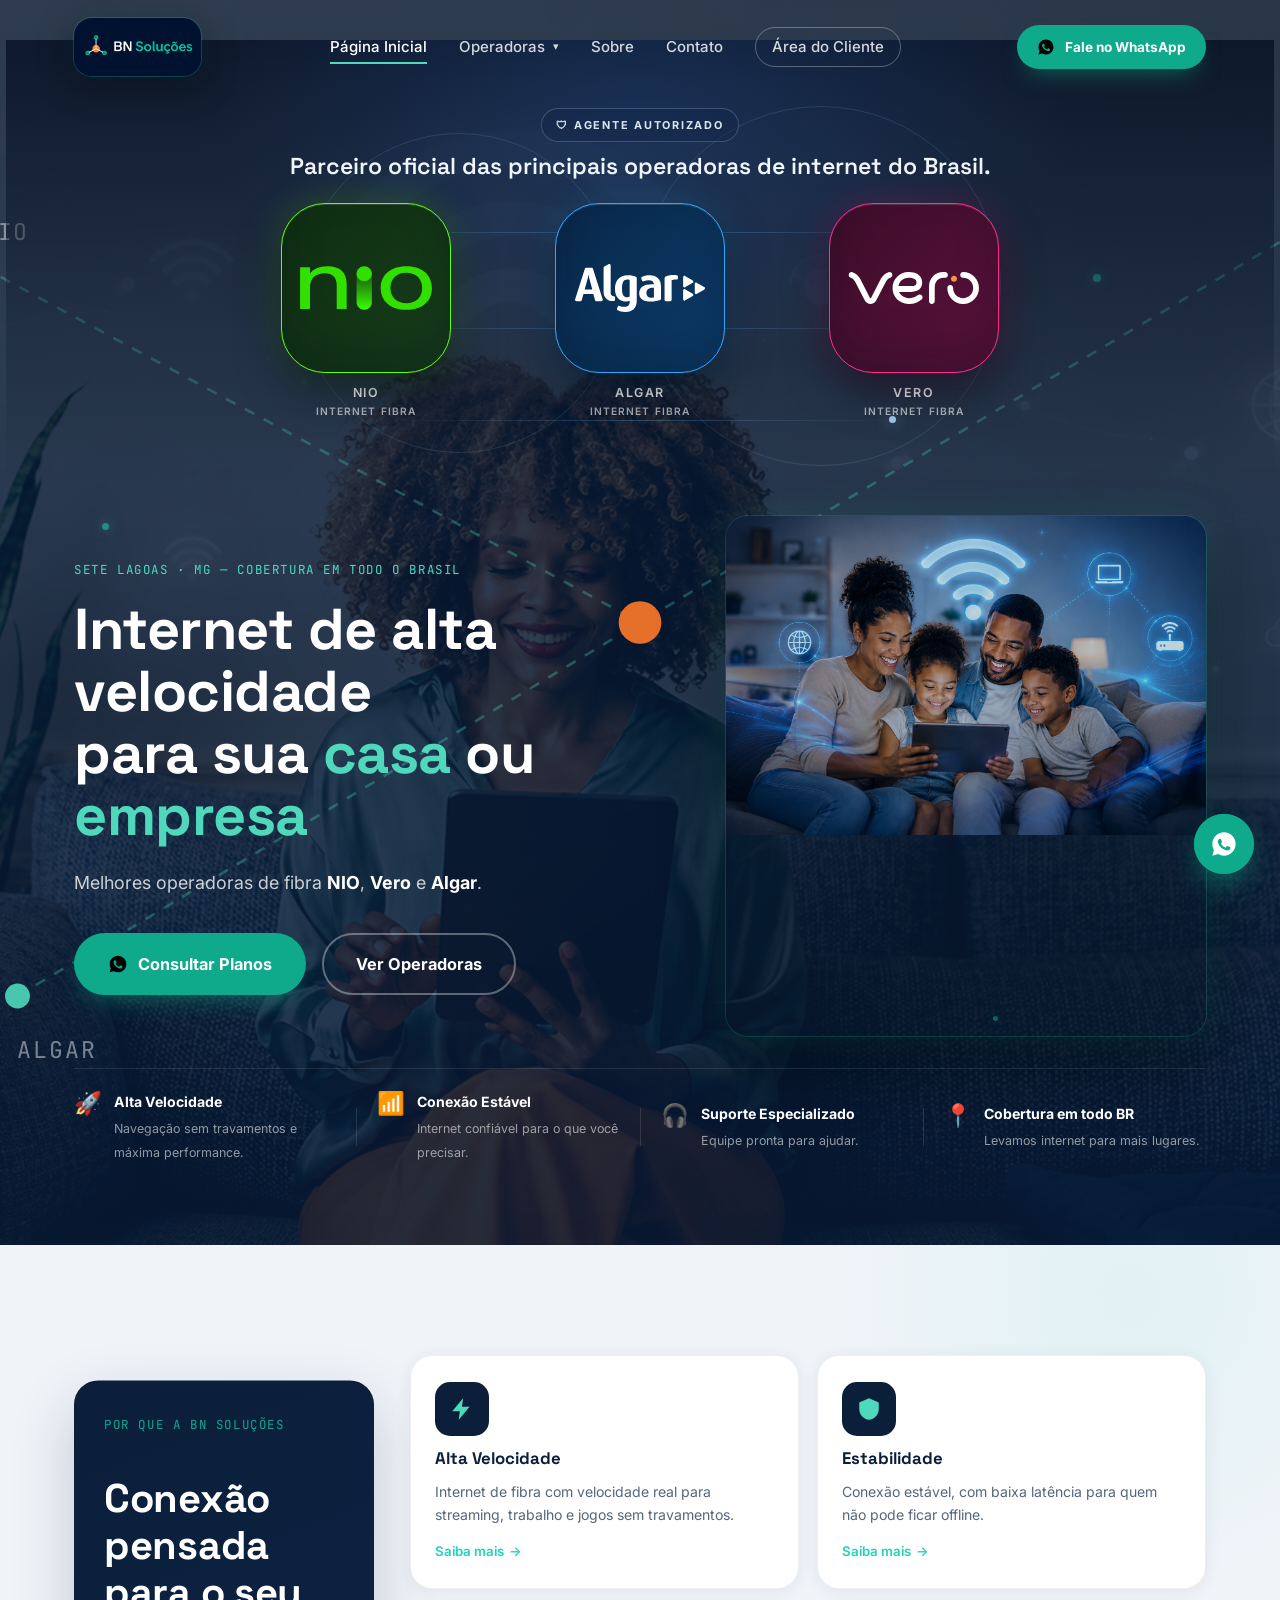
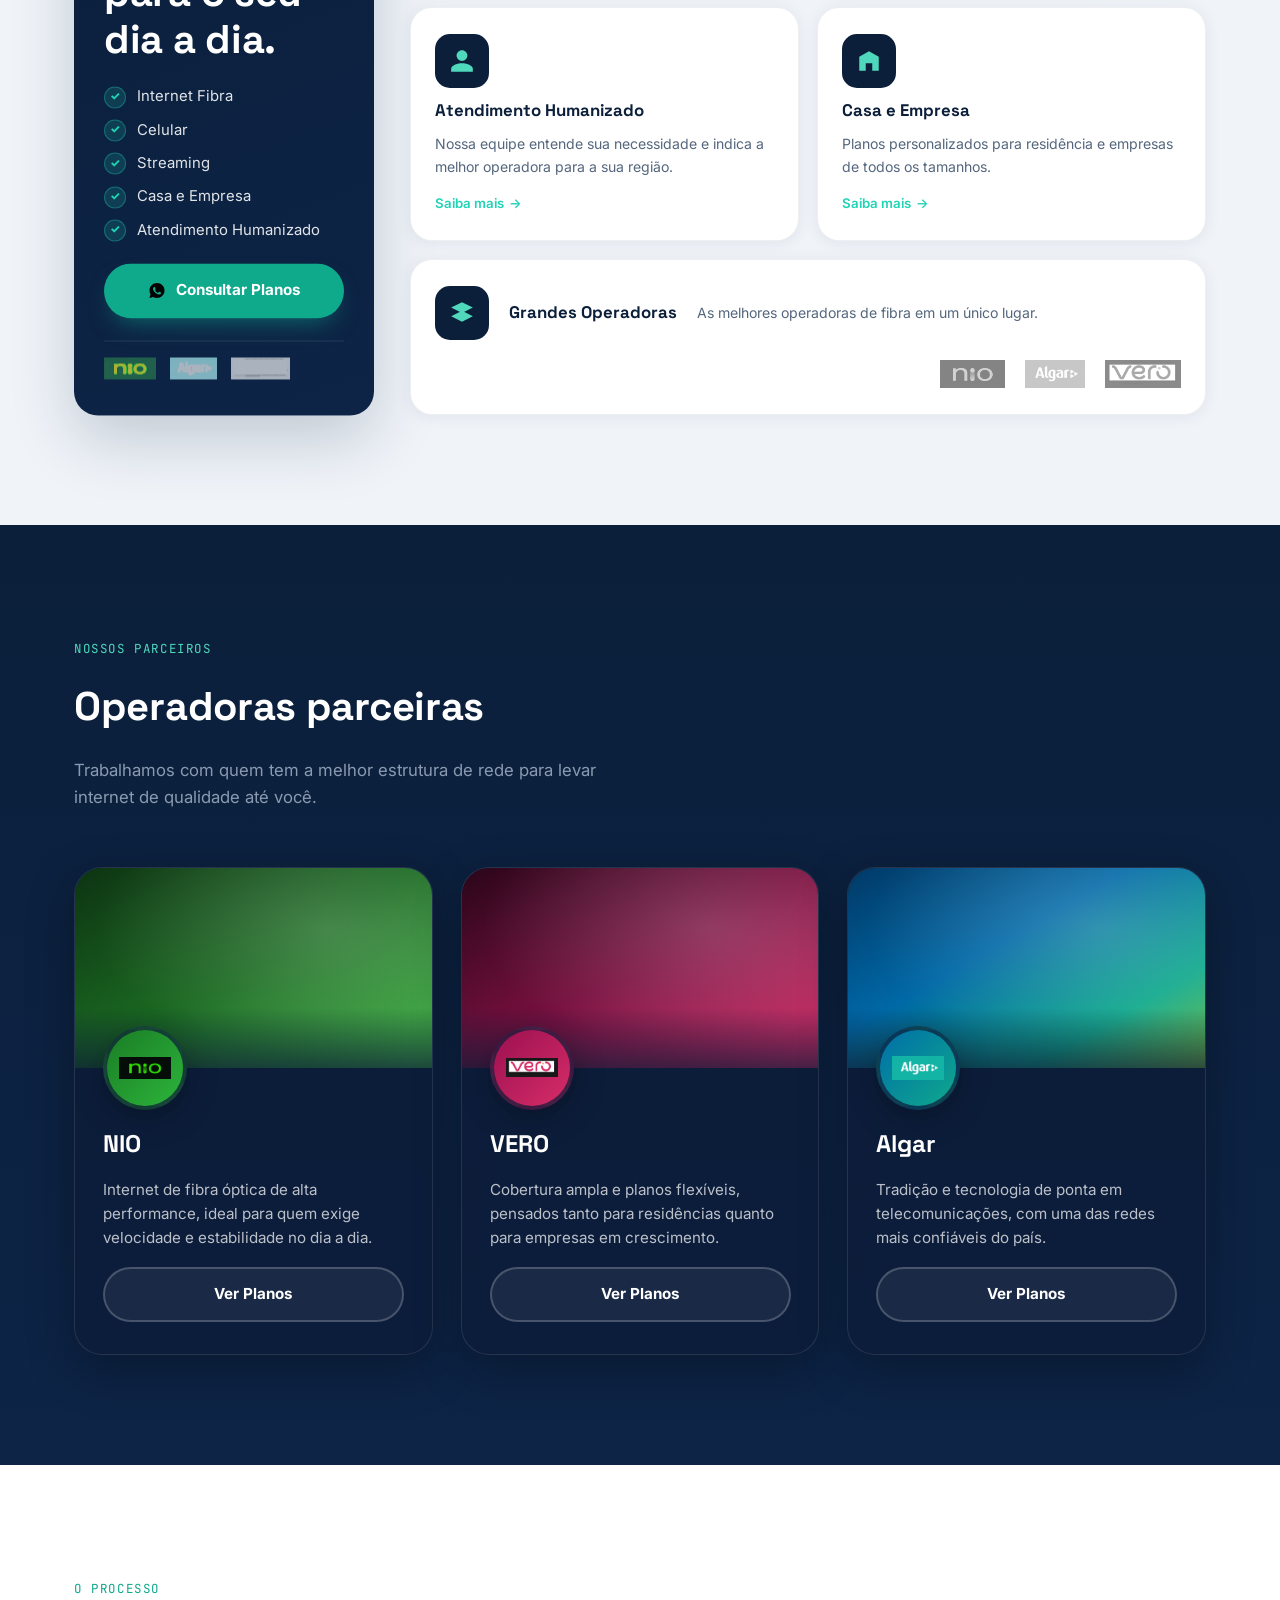
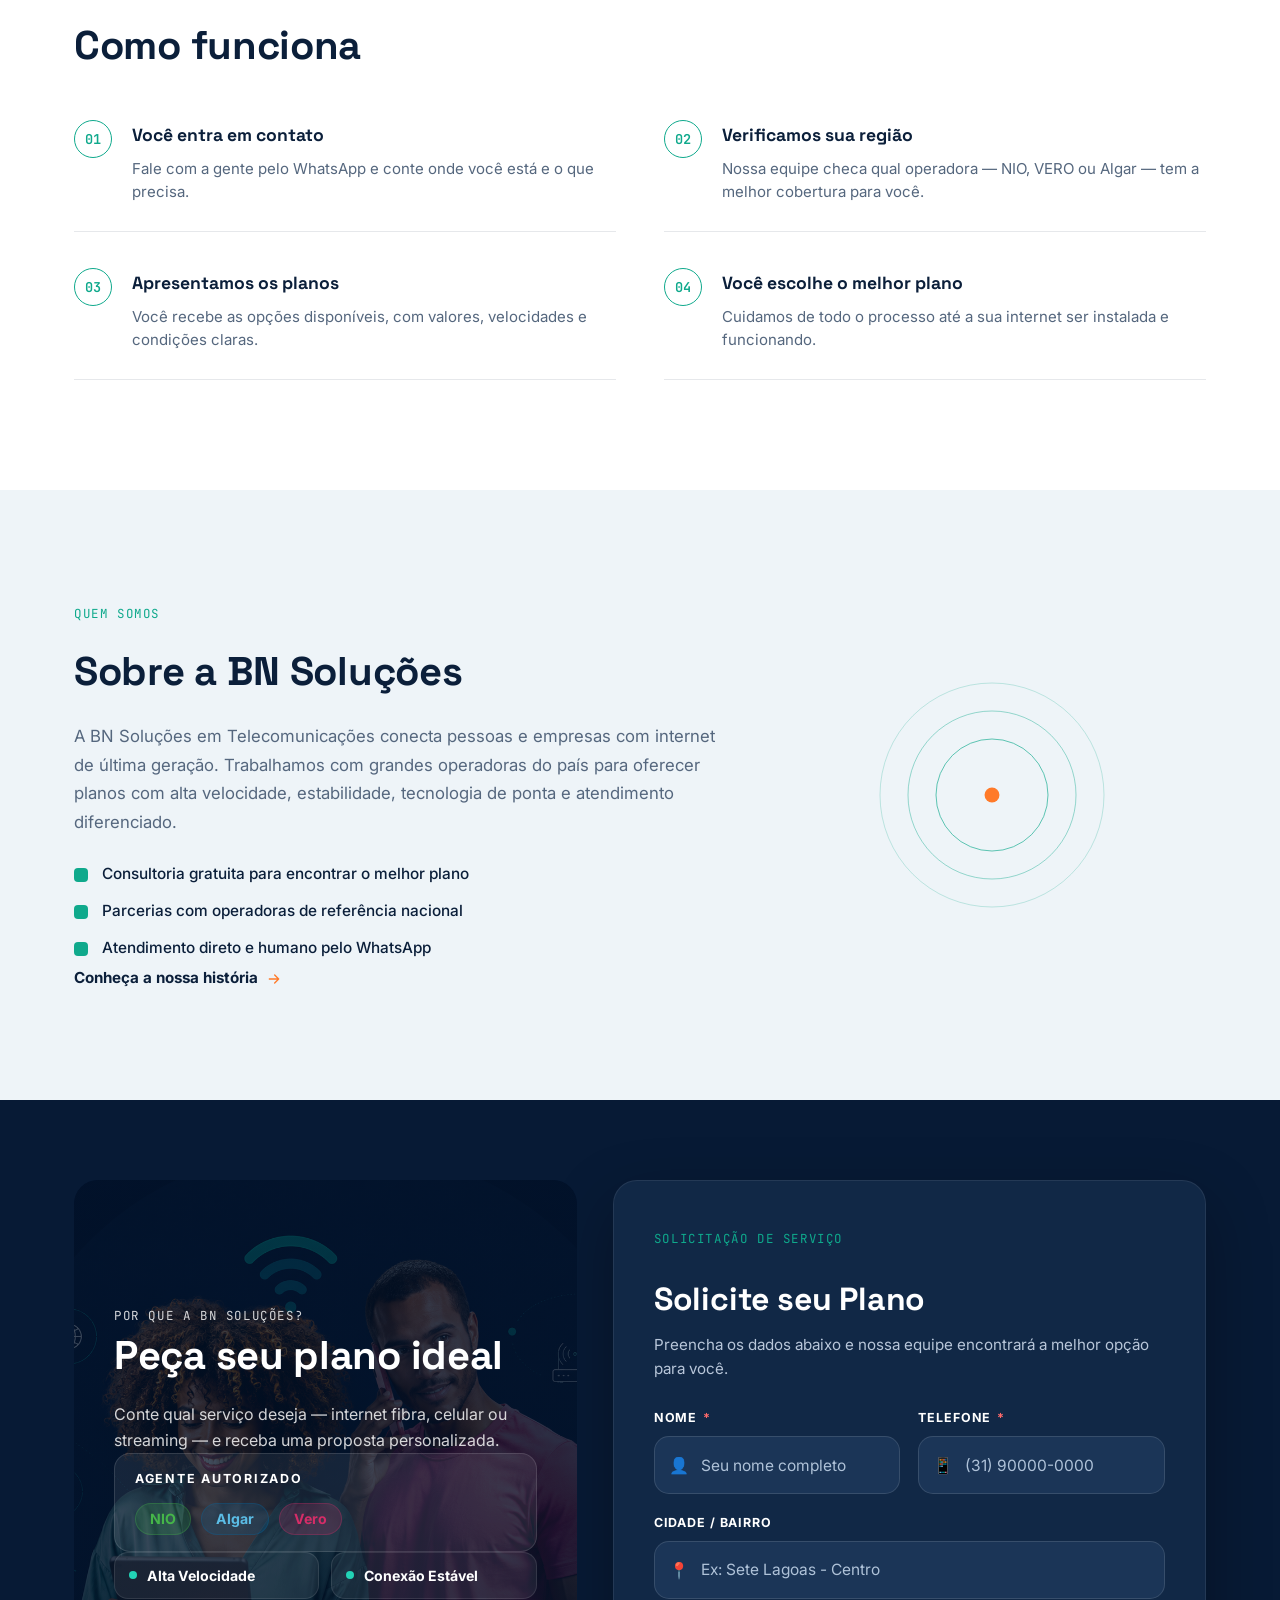
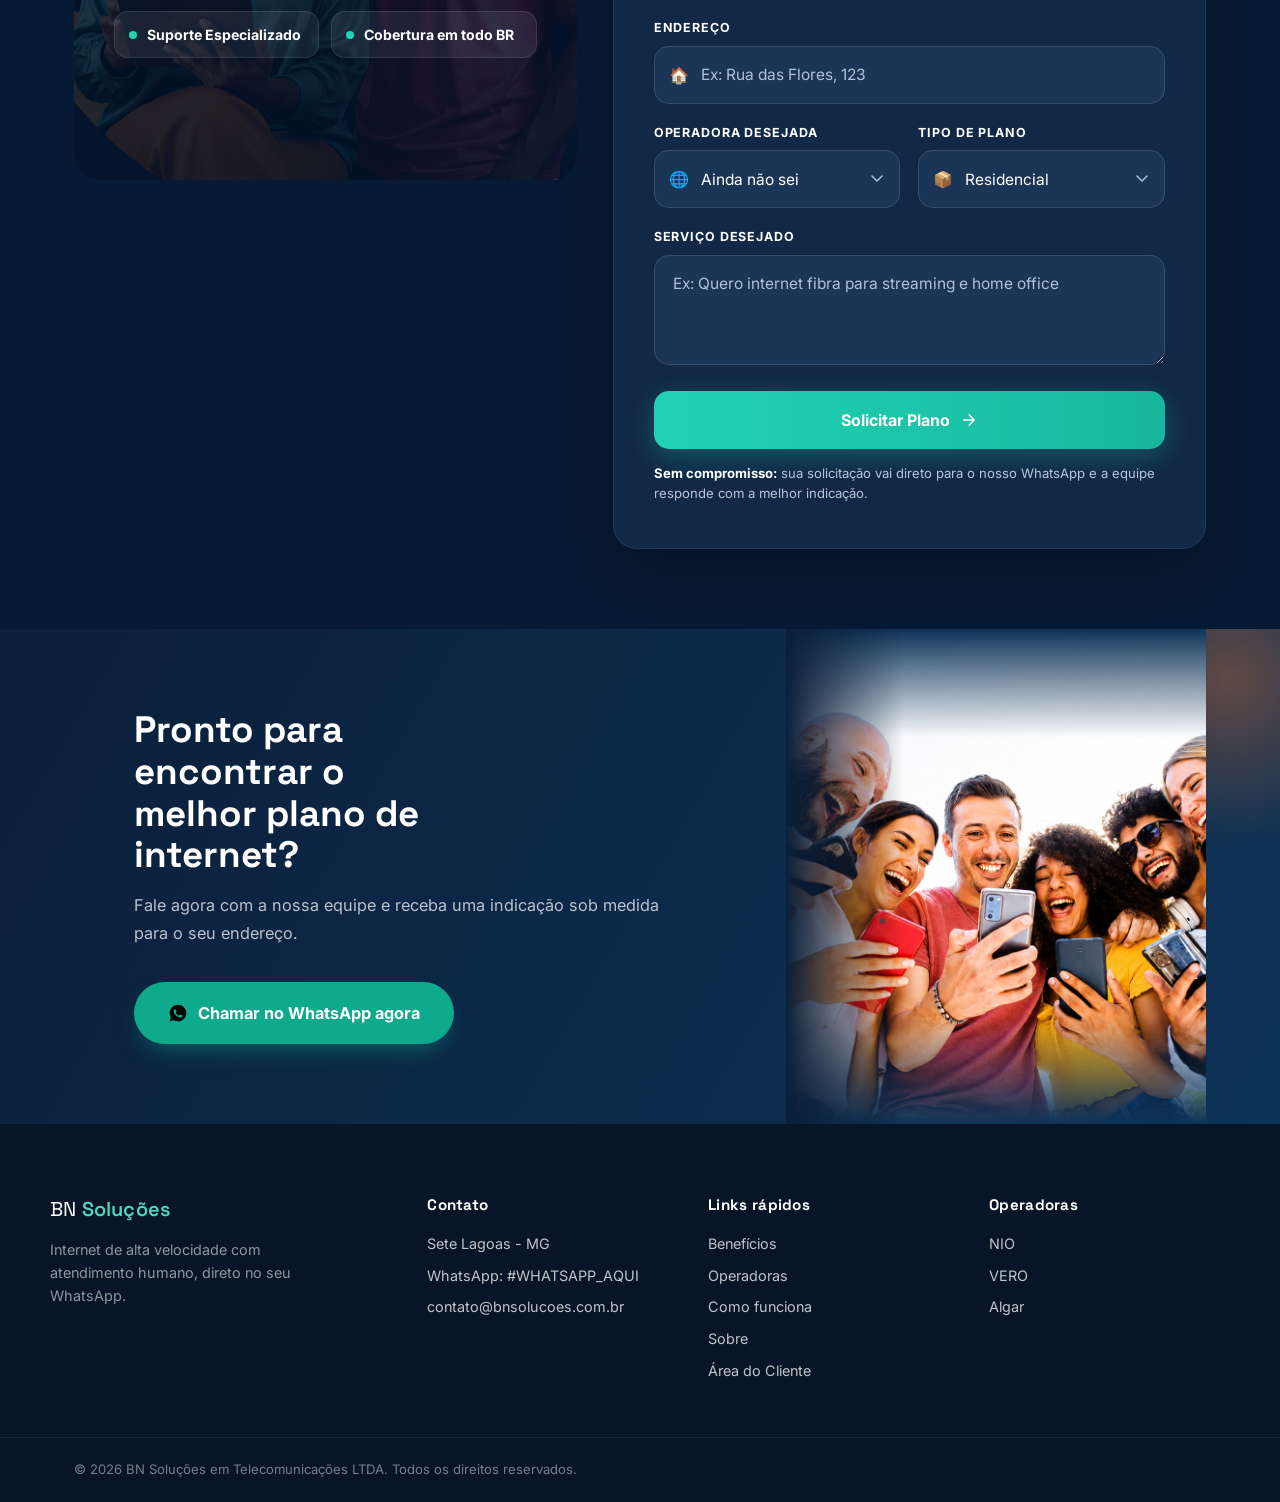
==== commit d08d0e76: "home page logos well presented" ====
--- a/index.html
+++ b/index.html
@@ -119,27 +119,47 @@
 
     <div class="container">
 
-      <!-- ===== TRUST BANNER ===== -->
-      <div class="hero-trust-banner">
-        <div class="trust-shield" aria-hidden="true">
-          <svg viewBox="0 0 24 24" width="20" height="20" fill="none" stroke="currentColor" stroke-width="2" stroke-linecap="round" stroke-linejoin="round"><path d="M12 22s8-4 8-10V5l-8-3-8 3v7c0 6 8 10 8 10z"/><polyline points="9 12 11 14 15 10"/></svg>
-        </div>
-        <span class="trust-title">Agente Autorizado</span>
-        <p class="trust-subtitle">Oficial autorizado das principais operadoras de fibra do Brasil.</p>
-        <div class="trust-logos" aria-label="Operadoras parceiras">
-          <a href="nio.html" class="trust-logo-link" aria-label="NIO">
-            <img src="imagens/niologo.png" alt="NIO" class="trust-logo-img" />
-          </a>
-          <span class="trust-divider" aria-hidden="true"></span>
-          <a href="algar.html" class="trust-logo-link" aria-label="Algar">
-            <img src="imagens/algarlogo.png" alt="Algar" class="trust-logo-img" />
-          </a>
-          <span class="trust-divider" aria-hidden="true"></span>
-          <a href="vero.html" class="trust-logo-link" aria-label="Vero">
-            <img src="imagens/verologo.png" alt="Vero" class="trust-logo-img" />
-          </a>
-        </div>
-      </div>
+      <!-- ===== AGENTE AUTORIZADO SHOWCASE ===== -->
+      <section class="authorized-showcase" aria-label="Agente autorizado das operadoras">
+        <div class="authorized-showcase-bg" aria-hidden="true">
+          <span class="authorized-line authorized-line-1"></span>
+          <span class="authorized-line authorized-line-2"></span>
+          <span class="authorized-line authorized-line-3"></span>
+          <span class="authorized-node authorized-node-1"></span>
+          <span class="authorized-node authorized-node-2"></span>
+          <span class="authorized-node authorized-node-3"></span>
+          <span class="authorized-wave authorized-wave-1"></span>
+          <span class="authorized-wave authorized-wave-2"></span>
+        </div>
+
+        <div class="authorized-head">
+          <span class="authorized-kicker">🛡 AGENTE AUTORIZADO</span>
+          <h2 class="authorized-title">Parceiro oficial das principais operadoras de internet do Brasil.</h2>
+        </div>
+
+        <div class="authorized-cards" aria-label="Operadoras parceiras">
+          <article class="authorized-item">
+            <a href="nio.html" class="authorized-card authorized-card-nio" aria-label="NIO">
+              <img src="imagens/nio.svg" alt="NIO" class="authorized-logo" />
+            </a>
+            <p class="authorized-meta"><strong>NIO</strong><span>Internet Fibra</span></p>
+          </article>
+
+          <article class="authorized-item">
+            <a href="algar.html" class="authorized-card authorized-card-algar" aria-label="ALGAR">
+              <img src="imagens/algar.svg" alt="ALGAR" class="authorized-logo" />
+            </a>
+            <p class="authorized-meta"><strong>ALGAR</strong><span>Internet Fibra</span></p>
+          </article>
+
+          <article class="authorized-item">
+            <a href="vero.html" class="authorized-card authorized-card-vero" aria-label="VERO">
+              <img src="imagens/vero.svg" alt="VERO" class="authorized-logo" />
+            </a>
+            <p class="authorized-meta"><strong>VERO</strong><span>Internet Fibra</span></p>
+          </article>
+        </div>
+      </section>
 
       <!-- ===== HERO GRID ===== -->
       <div class="hero-inner">
@@ -164,7 +184,7 @@
 
         <div class="hero-visual">
           <div class="hero-image-card">
-            <img src="imagens/senhorzinhotrue.png" alt="Pessoas felizes usando internet em seus celulares" />
+            <img src="imagens/family.png" alt="Pessoas felizes usando internet em seus celulares" />
           </div>
         </div>
       </div>
--- a/style.css
+++ b/style.css
@@ -263,11 +263,13 @@
 .nav-backdrop{
   position:fixed;
   inset:0;
-  background:rgba(8,21,39,0.62);
+  background:rgba(0,0,0,0.4);
+  backdrop-filter:blur(3px);
+  -webkit-backdrop-filter:blur(3px);
   opacity:0;
   visibility:hidden;
   pointer-events:none;
-  transition:opacity .25s var(--ease), visibility .25s var(--ease);
+  transition:opacity .3s var(--ease), visibility .3s var(--ease);
   z-index:89;
 }
 
@@ -285,11 +287,17 @@
   justify-content:center;
   align-items:center;
   gap:5px;
-  width:44px; height:44px;
+  width:52px; height:52px;
   background:transparent;
   border:none;
   cursor:pointer;
   -webkit-tap-highlight-color:transparent;
+  border-radius:14px;
+  transition:transform .3s ease-in-out, background .3s ease-in-out;
+  position:relative;
+  z-index:130;
+  flex-shrink:0;
+  touch-action:manipulation;
 }
 .menu-toggle span{
   display:block;
@@ -297,11 +305,15 @@
   width:24px;
   background:var(--white);
   border-radius:2px;
-  transition:transform .3s var(--ease), opacity .3s var(--ease);
+  transform-origin:center;
+  transition:transform .3s ease-in-out, opacity .3s ease-in-out, background .3s ease-in-out;
+  will-change:transform, opacity;
 }
 .menu-toggle.active span:nth-child(1){ transform:translateY(7px) rotate(45deg); }
 .menu-toggle.active span:nth-child(2){ opacity:0; transform:scaleX(0); }
 .menu-toggle.active span:nth-child(3){ transform:translateY(-7px) rotate(-45deg); }
+.menu-toggle:active{ transform:scale(.96); }
+.menu-toggle.is-animating{ pointer-events:none; }
 
 /* Dropdown "Operadoras" no menu */
 .nav-dropdown{ position:relative; }
@@ -514,118 +526,262 @@
 }
 
 /* =========================================================
-   Hero — Trust Banner (Agente Autorizado)
-   ========================================================= */
-/* =========================================================
-   Hero — Trust Banner
-   ========================================================= */
-.hero-trust-banner{
-  position:relative;
-  z-index:2;
+   Hero — Agente Autorizado Showcase
+   ========================================================= */
+.authorized-showcase{
+  position:relative;
+  z-index:3;
+  width:100%;
+  margin:0 auto 44px;
+  padding:8px 0 54px;
   display:flex;
   flex-direction:column;
   align-items:center;
   text-align:center;
-  gap:6px;
-  padding:16px 28px 18px;
-  border-radius:24px;
-  background:linear-gradient(168deg, rgba(13,51,88,0.92) 0%, rgba(13,36,71,0.90) 55%, rgba(11,31,58,0.90) 100%);
-  border:1px solid rgba(36,224,215,0.22);
-  backdrop-filter:blur(22px);
-  -webkit-backdrop-filter:blur(22px);
+  gap:20px;
+  isolation:isolate;
+}
+
+.authorized-showcase::before{
+  content:"";
+  position:absolute;
+  inset:-60px -6% -12px;
+  z-index:-2;
+  background:
+    radial-gradient(580px 340px at 50% 18%, rgba(53,125,230,0.2), rgba(5,14,30,0) 74%),
+    linear-gradient(180deg, rgba(6,16,36,0.8) 0%, rgba(6,16,36,0.28) 64%, rgba(6,16,36,0) 100%);
+  pointer-events:none;
+}
+
+.authorized-showcase-bg{
+  position:absolute;
+  inset:0;
+  z-index:-1;
+  pointer-events:none;
+  overflow:hidden;
+}
+
+.authorized-line,
+.authorized-node,
+.authorized-wave{
+  position:absolute;
+  pointer-events:none;
+}
+
+.authorized-line{
+  height:1px;
+  background:linear-gradient(90deg, transparent, rgba(119,190,255,0.28), transparent);
+  animation:authorizedLinePulse 8s ease-in-out infinite;
+}
+
+.authorized-line-1{ width:64%; left:18%; top:132px; }
+.authorized-line-2{ width:56%; left:22%; top:228px; animation-delay:1.5s; }
+.authorized-line-3{ width:46%; left:27%; top:320px; animation-delay:2.8s; }
+
+@keyframes authorizedLinePulse{
+  0%,100%{ opacity:.22; }
+  50%{ opacity:.46; }
+}
+
+.authorized-node{
+  width:7px;
+  height:7px;
+  border-radius:50%;
+  background:rgba(167,221,255,0.9);
+  box-shadow:0 0 14px rgba(145,212,255,0.55);
+  animation:authorizedNodeBlink 5.2s ease-in-out infinite;
+}
+
+.authorized-node-1{ left:22%; top:128px; }
+.authorized-node-2{ left:50%; top:224px; animation-delay:1.4s; }
+.authorized-node-3{ left:72%; top:316px; animation-delay:2.7s; }
+
+@keyframes authorizedNodeBlink{
+  0%,100%{ opacity:.52; transform:scale(.92); }
+  50%{ opacity:1; transform:scale(1.08); }
+}
+
+.authorized-wave{
+  border:1px solid rgba(145,212,255,0.14);
+  border-radius:50%;
+  transform:translate(-50%,-50%);
+  animation:authorizedWavePulse 10s ease-in-out infinite;
+}
+
+.authorized-wave-1{ width:320px; height:320px; left:34%; top:52%; }
+.authorized-wave-2{ width:360px; height:360px; left:66%; top:50%; animation-delay:2.6s; }
+
+@keyframes authorizedWavePulse{
+  0%,100%{ opacity:.12; transform:translate(-50%,-50%) scale(.96); }
+  50%{ opacity:.26; transform:translate(-50%,-50%) scale(1.03); }
+}
+
+.authorized-head{
+  position:relative;
+  z-index:1;
+  display:flex;
+  flex-direction:column;
+  align-items:center;
+  gap:10px;
+}
+
+.authorized-kicker{
+  display:inline-flex;
+  align-items:center;
+  justify-content:center;
+  gap:8px;
+  padding:8px 14px;
+  border-radius:999px;
+  border:1px solid rgba(194,225,255,0.22);
+  background:rgba(16,37,72,0.44);
+  color:rgba(236,246,255,0.92);
+  font-size:0.68rem;
+  font-weight:700;
+  letter-spacing:0.16em;
+  text-transform:uppercase;
+}
+
+.authorized-title{
+  margin:0;
+  max-width:760px;
+  font-family:var(--font-display);
+  font-size:clamp(1.25rem, 1.8vw, 1.8rem);
+  font-weight:600;
+  line-height:1.24;
+  color:rgba(245,250,255,0.98);
+  text-wrap:balance;
+}
+
+.authorized-cards{
+  position:relative;
+  z-index:1;
+  width:100%;
+  margin-top:2px;
+  display:flex;
+  align-items:flex-start;
+  justify-content:center;
+  gap:104px;
+  flex-wrap:wrap;
+}
+
+.authorized-item{
+  display:flex;
+  flex-direction:column;
+  align-items:center;
+  min-width:170px;
+}
+
+.authorized-card{
+  width:170px;
+  height:170px;
+  border-radius:44px;
+  display:flex;
+  align-items:center;
+  justify-content:center;
+  text-decoration:none;
+  border:1px solid rgba(255,255,255,0.2);
+  backdrop-filter:blur(24px);
+  -webkit-backdrop-filter:blur(24px);
   box-shadow:
-    inset 0 1px 0 rgba(255,255,255,0.07),
-    0 0 56px rgba(36,224,215,0.12),
-    0 20px 64px rgba(0,0,0,0.42),
-    0 4px 16px rgba(0,0,0,0.28);
-  max-width:680px;
-  margin:0 auto;
-  width:100%;
-  animation:bannerGlow 4s ease-in-out infinite alternate;
-}
-@keyframes bannerGlow{
-  from{
-    box-shadow:
-      inset 0 1px 0 rgba(255,255,255,0.06),
-      0 0 36px rgba(36,224,215,0.08),
-      0 20px 64px rgba(0,0,0,0.40),
-      0 4px 16px rgba(0,0,0,0.26);
-  }
-  to{
-    box-shadow:
-      inset 0 1px 0 rgba(255,255,255,0.09),
-      0 0 72px rgba(36,224,215,0.22),
-      0 20px 64px rgba(0,0,0,0.44),
-      0 4px 16px rgba(0,0,0,0.28);
-  }
-}
-.trust-shield{
-  position:relative;
-  width:38px;
-  height:38px;
-  border-radius:50%;
-  background:rgba(36,224,215,0.16);
-  border:1px solid rgba(36,224,215,0.38);
-  display:flex;
-  align-items:center;
-  justify-content:center;
-  color:#24E0D7;
-  flex-shrink:0;
-  margin-bottom:2px;
-}
-.trust-shield::before{
-  content:'';
-  position:absolute;
-  inset:-10px;
-  border-radius:50%;
-  background:radial-gradient(circle, rgba(36,224,215,0.20) 0%, transparent 68%);
-  pointer-events:none;
-  z-index:-1;
-}
-.trust-title{
-  font-size:0.76rem;
-  font-weight:800;
-  letter-spacing:0.24em;
+    inset 0 1px 0 rgba(255,255,255,0.14),
+    inset 0 -22px 40px rgba(4,11,24,0.25),
+    0 18px 42px rgba(1,7,17,0.55);
+  transition:transform 350ms ease, box-shadow 350ms ease;
+  transform:translateY(0) scale(1);
+}
+
+.authorized-card:hover{
+  transform:translateY(-8px) scale(1.03);
+}
+
+.authorized-card-nio{
+  background:linear-gradient(135deg, #0F2E12 0%, #173D1B 100%);
+  border-color:#66FF00;
+  box-shadow:
+    inset 0 1px 0 rgba(255,255,255,0.14),
+    inset 0 -22px 40px rgba(4,11,24,0.25),
+    0 18px 42px rgba(1,7,17,0.55),
+    0 0 39px rgba(102,255,0,.225);
+}
+
+.authorized-card-nio:hover{
+  box-shadow:
+    inset 0 1px 0 rgba(255,255,255,0.16),
+    inset 0 -22px 40px rgba(4,11,24,0.26),
+    0 24px 52px rgba(1,7,17,0.62),
+    0 0 52px rgba(102,255,0,.3);
+}
+
+.authorized-card-algar{
+  background:linear-gradient(135deg, #082849 0%, #0D3C6B 100%);
+  border-color:#2DA8FF;
+  box-shadow:
+    inset 0 1px 0 rgba(255,255,255,0.14),
+    inset 0 -22px 40px rgba(4,11,24,0.25),
+    0 18px 42px rgba(1,7,17,0.55),
+    0 0 39px rgba(45,168,255,.225);
+}
+
+.authorized-card-algar:hover{
+  box-shadow:
+    inset 0 1px 0 rgba(255,255,255,0.16),
+    inset 0 -22px 40px rgba(4,11,24,0.26),
+    0 24px 52px rgba(1,7,17,0.62),
+    0 0 52px rgba(45,168,255,.3);
+}
+
+.authorized-card-vero{
+  background:linear-gradient(135deg, #3D0D29 0%, #5A123B 100%);
+  border-color:#FF2C8B;
+  box-shadow:
+    inset 0 1px 0 rgba(255,255,255,0.14),
+    inset 0 -22px 40px rgba(4,11,24,0.25),
+    0 18px 42px rgba(1,7,17,0.55),
+    0 0 39px rgba(255,44,139,.225);
+}
+
+.authorized-card-vero:hover{
+  box-shadow:
+    inset 0 1px 0 rgba(255,255,255,0.16),
+    inset 0 -22px 40px rgba(4,11,24,0.26),
+    0 24px 52px rgba(1,7,17,0.62),
+    0 0 52px rgba(255,44,139,.3);
+}
+
+.authorized-logo{
+  width:78%;
+  height:auto;
+  object-fit:contain;
+  display:block;
+  margin:auto;
+  border:none;
+  box-shadow:none;
+  background:transparent;
+}
+
+.authorized-meta{
+  margin:11px 0 0;
+  display:flex;
+  flex-direction:column;
+  align-items:center;
+  gap:2px;
+}
+
+.authorized-meta strong{
+  color:#fff;
+  font-size:0.78rem;
+  font-weight:600;
+  letter-spacing:0.125em;
   text-transform:uppercase;
-  color:#fff;
-  text-shadow:0 0 18px rgba(36,224,215,0.35);
-}
-.trust-subtitle{
-  margin:0;
-  font-size:0.86rem;
-  color:rgba(255,255,255,0.82);
-  line-height:1.45;
-}
-.trust-logos{
-  display:flex;
-  align-items:center;
-  justify-content:center;
-  gap:0;
-  margin-top:8px;
-}
-.trust-logo-link{
-  display:flex;
-  align-items:center;
-  justify-content:center;
-  padding:6px 18px;
-  text-decoration:none;
-  transition:opacity .22s ease, transform .22s ease;
-}
-.trust-logo-link:hover{ opacity:0.78; transform:translateY(-1px); }
-.trust-logo-img{
-  height:38px;
-  width:auto;
-  max-width:88px;
-  object-fit:contain;
-  border-radius:8px;
-  filter:brightness(1.12) contrast(1.04);
-}
-.trust-divider{
-  display:block;
-  width:1px;
-  height:32px;
-  background:linear-gradient(to bottom, transparent, rgba(36,224,215,0.28), transparent);
-  flex-shrink:0;
+}
+
+.authorized-meta span{
+  color:rgba(255,255,255,0.64);
+  font-size:0.64rem;
+  font-weight:600;
+  letter-spacing:0.11em;
+  line-height:1.3;
+  text-transform:uppercase;
 }
 
 /* =========================================================
@@ -2200,7 +2356,8 @@
   .hero-visual{ width:100%; max-width:100%; }
   .hero-image-card{ min-height:360px; }
   .hero-features{ grid-template-columns:1fr auto 1fr auto 1fr auto 1fr; }
-  .hero-trust-banner{ max-width:100%; }
+  .authorized-showcase{ margin-bottom:38px; }
+  .authorized-cards{ gap:54px; }
   .hero-slider{ min-height:400px; }
   .section-form .form-panel{ grid-template-columns:1fr; }
   .section-form .form-visual{ order:1; min-height:280px; padding:36px 28px; }
@@ -2238,33 +2395,78 @@
 }
 
 @media (max-width:768px){
-  .header-inner{ gap:12px; }
+  .site-header{
+    position:fixed;
+    top:16px;
+    left:0;
+    right:0;
+    z-index:140;
+    background:transparent;
+    backdrop-filter:none;
+    box-shadow:none;
+  }
+  .header-inner{
+    gap:12px;
+    position:relative;
+    min-height:70px;
+    padding:10px 16px;
+    border-radius:28px;
+    border:1px solid rgba(255,255,255,0.16);
+    background:rgba(8,23,45,0.56);
+    backdrop-filter:blur(20px);
+    -webkit-backdrop-filter:blur(20px);
+    box-shadow:0 20px 50px rgba(0,0,0,0.28);
+  }
   .brand{ margin-right:0; }
   .brand-logo{ height:46px; border-radius:14px; }
-  .site-header{ background:rgba(var(--navy-rgb),0.94); backdrop-filter:blur(10px); }
+  .menu-toggle{ margin-left:auto; }
   .main-nav{
-    position:fixed; top:0; right:0; height:100vh; width:min(360px, 100vw);
-    background:var(--navy); flex-direction:column; align-items:flex-start;
-    padding:92px 20px 24px; gap:10px;
-    transform:translateX(100%); transition:transform .35s var(--ease);
-    box-shadow:-20px 0 60px rgba(0,0,0,0.35); overflow-y:auto; z-index:90;
-    contain:layout paint;
+    position:absolute;
+    top:calc(100% + 10px);
+    left:0;
+    right:0;
+    width:100%;
+    max-height:calc(100dvh - 118px);
+    background:rgba(7,22,42,0.82);
+    backdrop-filter:blur(20px);
+    -webkit-backdrop-filter:blur(20px);
+    flex-direction:column;
+    align-items:stretch;
+    padding:14px;
+    gap:8px;
+    border-radius:24px;
+    border:1px solid rgba(255,255,255,0.14);
+    box-shadow:0 28px 64px rgba(0,0,0,0.34);
+    transform:translateY(-10px) scale(.985);
+    opacity:0;
+    overflow-y:auto;
+    z-index:110;
+    contain:layout style paint;
+    will-change:transform, opacity;
     visibility:hidden; pointer-events:none;
+    transition:transform .3s var(--ease), opacity .3s var(--ease), visibility .3s var(--ease);
   }
-  .main-nav.open{ transform:translateX(0); visibility:visible; pointer-events:auto; }
+  .main-nav.open{
+    transform:translateY(0) scale(1);
+    opacity:1;
+    visibility:visible;
+    pointer-events:auto;
+  }
   .main-nav > a,
   .main-nav .dropdown-toggle,
   .main-nav .nav-cliente{
     width:100%;
-    min-height:44px;
-    padding:14px 16px !important;
+    min-height:50px;
+    padding:13px 16px !important;
     border-radius:16px;
     font-size:1rem;
     display:flex;
     align-items:center;
     justify-content:space-between;
-    background:rgba(255,255,255,0.04);
-    border:1px solid rgba(255,255,255,0.08);
+    background:rgba(255,255,255,0.05);
+    border:1px solid rgba(255,255,255,0.09);
+    color:rgba(255,255,255,0.94);
+    transition:transform .25s var(--ease), background .25s var(--ease), border-color .25s var(--ease), color .25s var(--ease);
   }
   .main-nav > a::after,
   .main-nav .dropdown-toggle::after{ display:none !important; }
@@ -2272,15 +2474,22 @@
   .main-nav .dropdown-toggle:hover,
   .main-nav .nav-cliente:hover,
   .main-nav a.nav-active{
-    background:rgba(255,255,255,0.10);
+    background:rgba(255,255,255,0.14);
     color:var(--white);
+  }
+  .main-nav > a:active,
+  .main-nav .dropdown-toggle:active,
+  .main-nav .nav-cliente:active{ transform:scale(.985); }
+  .main-nav a.nav-active{
+    border-color:rgba(var(--teal-light-rgb),0.58);
+    box-shadow:0 0 0 1px rgba(var(--teal-light-rgb),0.25) inset;
   }
   .nav-dropdown{ width:100%; }
   .nav-dropdown .dropdown-toggle{ color:rgba(255,255,255,0.92); }
   .nav-dropdown .dropdown-menu{
     position:static; transform:none; opacity:1; visibility:visible;
-    background:rgba(255,255,255,0.04);
-    border:1px solid rgba(255,255,255,0.07);
+    background:rgba(255,255,255,0.03);
+    border:1px solid rgba(255,255,255,0.08);
     border-radius:12px;
     box-shadow:none;
     padding:0;
@@ -2293,10 +2502,15 @@
   .nav-dropdown.open .dropdown-menu{
     max-height:320px;
     padding:6px;
+    transform:none;
+    left:auto;
+    top:auto;
+    opacity:1;
+    visibility:visible;
   }
   .nav-dropdown .dropdown-menu a{
     font-size:1rem;
-    min-height:44px;
+    min-height:48px;
     padding:12px 16px;
     border-radius:10px;
     color:rgba(255,255,255,0.9);
@@ -2312,11 +2526,25 @@
   .main-nav-mobile-cta{
     display:block;
     width:100%;
-    margin-top:auto;
+    margin-top:4px;
     padding-top:14px;
-    border-top:1px solid rgba(255,255,255,0.08);
+    border-top:1px solid rgba(255,255,255,0.1);
   }
-  .main-nav-mobile-cta .btn{ width:100%; }
+  .main-nav-mobile-cta .btn{
+    width:100%;
+    min-height:52px;
+    border-radius:999px;
+    background:linear-gradient(135deg, #0FA98C 0%, #24C9A8 100%);
+    border:1px solid rgba(87,255,218,0.32);
+    box-shadow:0 14px 30px -10px rgba(15,169,140,0.62), 0 0 26px rgba(36,201,168,0.26);
+    transition:transform .3s var(--ease), box-shadow .3s var(--ease), filter .3s var(--ease);
+  }
+  .main-nav-mobile-cta .btn:hover,
+  .main-nav-mobile-cta .btn:active{
+    transform:translateY(-2px);
+    box-shadow:0 20px 40px -10px rgba(15,169,140,0.66), 0 0 34px rgba(36,201,168,0.32);
+    filter:brightness(1.03);
+  }
   .steps{ grid-template-columns:1fr; }
   .form-grid-2{ grid-template-columns:1fr; }
   .hero{ min-height:auto; background-position:center top; }
@@ -2381,15 +2609,35 @@
   .operator-authorized-panel{ padding:36px 22px !important; }
   .operator-coverage-card{ padding:24px 20px !important; }
   .operator-faq-item{ padding:20px !important; }
+  .authorized-showcase{ padding:6px 0 42px; margin-bottom:30px; }
+  .authorized-showcase::before{ inset:-52px -6% 0; }
+  .authorized-title{ max-width:620px; }
+  .authorized-cards{ gap:38px; margin-top:0; }
+  .authorized-card{ width:170px; height:170px; border-radius:44px; }
+  .authorized-item{ min-width:170px; }
 }
 
 @media (max-width:600px){
   .brand-logo{ height:44px; border-radius:14px; }
   .hero{ padding:108px 0 60px; min-height:auto; }
   .hero-title{ font-size:clamp(2rem, 10vw, 2.6rem); }
-  .hero-trust-banner{ padding:16px 20px 18px; }
-  .trust-logo-img{ height:34px; }
-  .trust-logo-link{ padding:6px 14px; }
+  .authorized-showcase{ padding:2px 0 34px; gap:16px; }
+  .authorized-showcase::before{ inset:-40px -8% 10px; }
+  .authorized-showcase-bg{ display:none; }
+  .authorized-kicker{ font-size:0.62rem; letter-spacing:0.14em; }
+  .authorized-title{ font-size:clamp(1.1rem, 5.4vw, 1.38rem); }
+  .authorized-cards{
+    display:flex;
+    flex-wrap:nowrap;
+    justify-content:center;
+    align-items:flex-start;
+    gap:10px;
+  }
+  .authorized-card{ width:clamp(92px, 27vw, 120px); height:clamp(92px, 27vw, 120px); border-radius:28px; }
+  .authorized-item{ min-width:0; }
+  .authorized-meta{ margin-top:10px; }
+  .authorized-meta strong{ font-size:0.66rem; letter-spacing:0.09em; }
+  .authorized-meta span{ font-size:0.55rem; letter-spacing:0.08em; }
   .hero-image-card{ min-height:300px; animation:none; }
   .hero-actions{ flex-direction:column; align-items:stretch; }
   .hero-actions .btn, .cta-final-actions .btn{ justify-content:center; }
@@ -2491,7 +2739,7 @@
   .container{ padding:0 14px; }
   .btn,
   .btn-lg{ padding-left:18px; padding-right:18px; }
-  .hero-trust-banner,
+  .authorized-showcase,
   .cta-final-copy,
   .section-form .form-content{ padding-left:18px; padding-right:18px; }
 }
@@ -2514,7 +2762,9 @@
 
 /* Respeita quem prefere menos animação */
 @media (prefers-reduced-motion: reduce){
-  .hero-slide, .hero-slide-bg, .hero::after, .particle{ animation:none !important; }
+  .hero-slide, .hero-slide-bg, .hero::after, .particle,
+  .authorized-line, .authorized-node, .authorized-wave{ animation:none !important; }
+  .authorized-card{ transform:none !important; transition:none !important; }
   .hero-slide:first-child{ opacity:1; }
 }
 
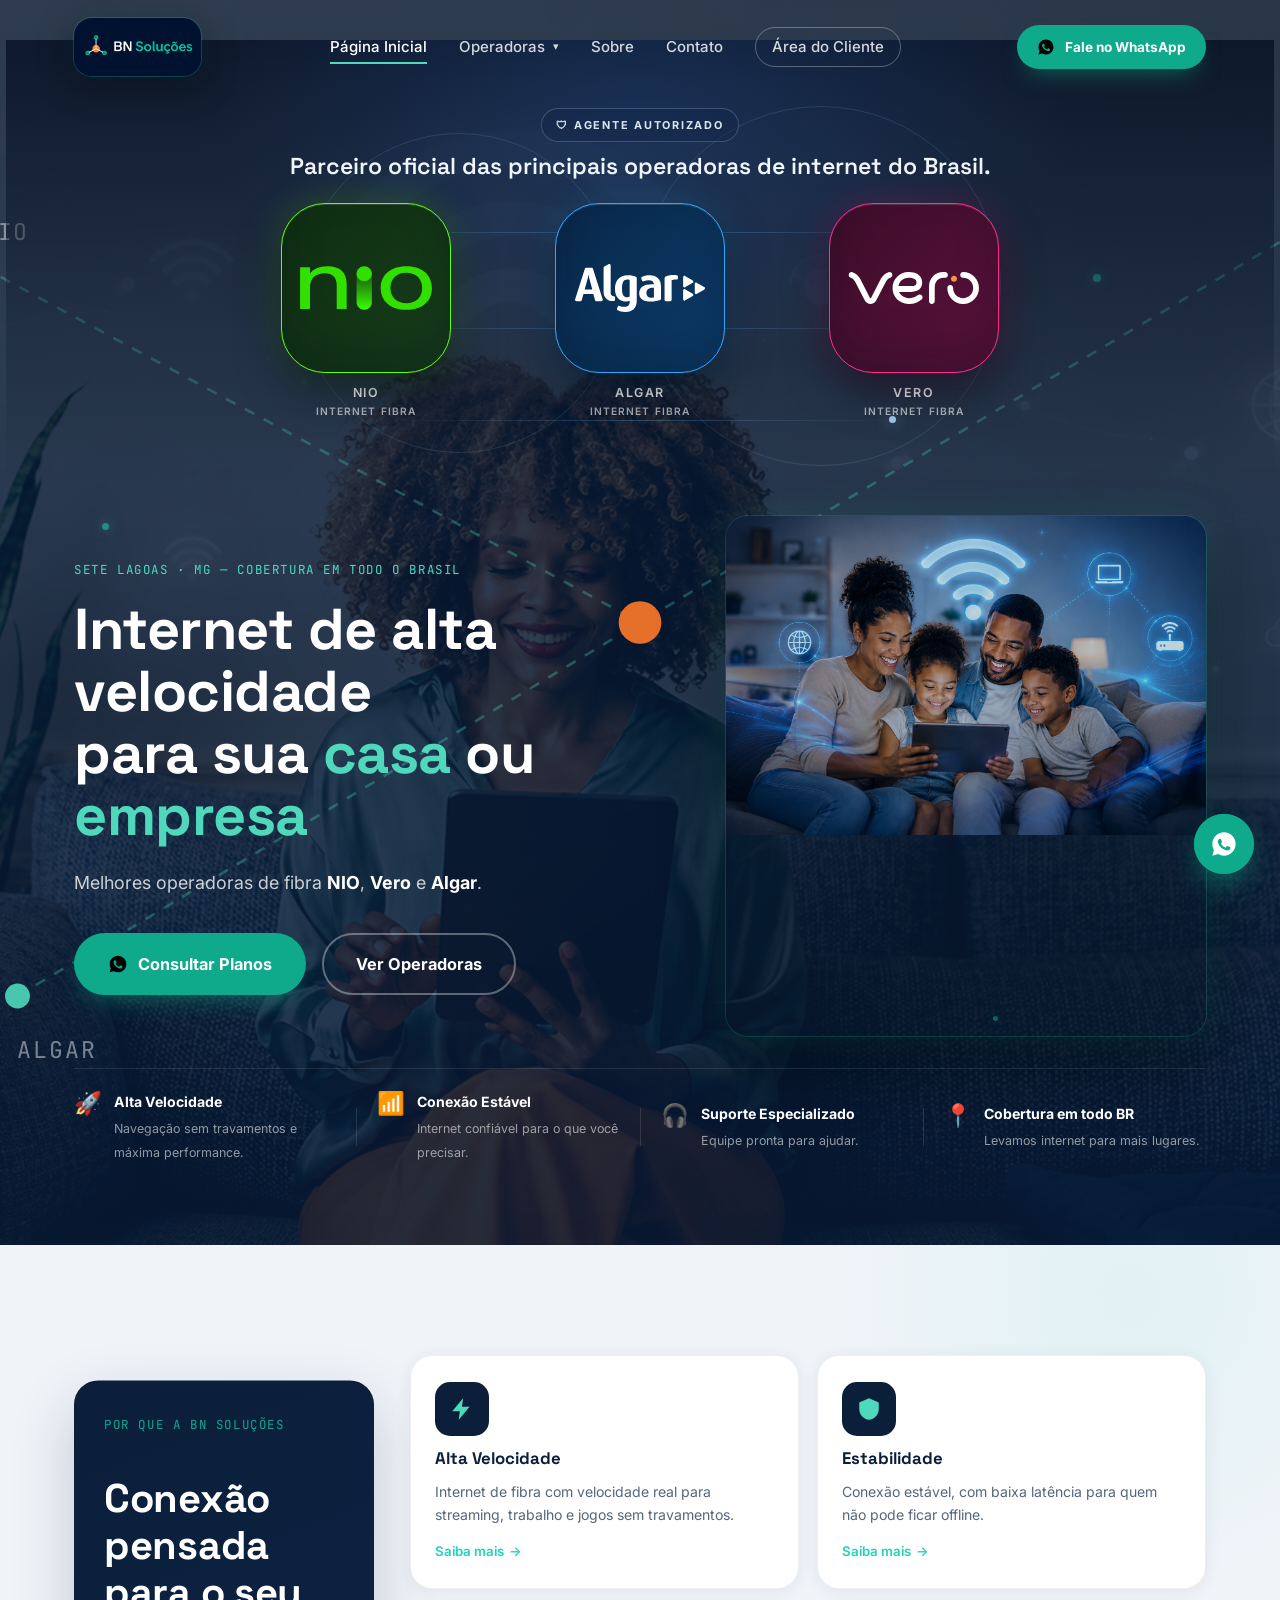
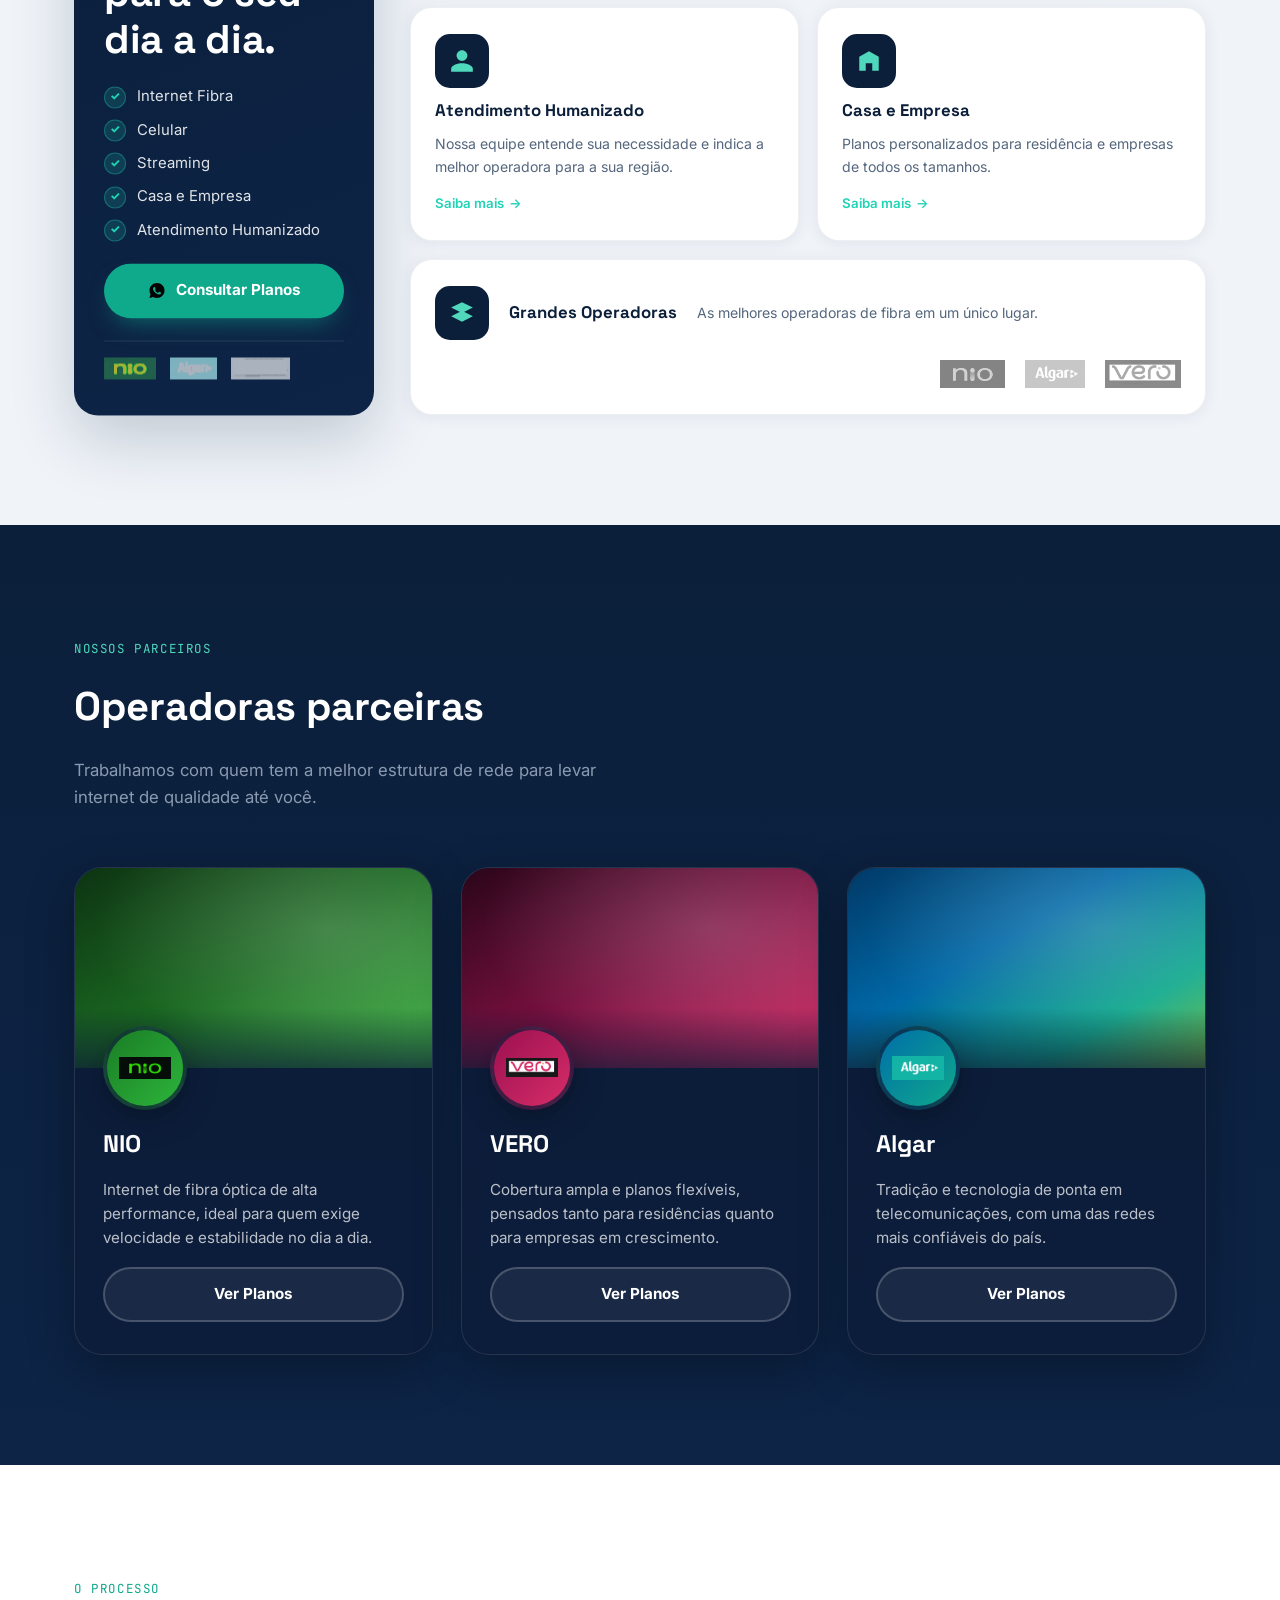
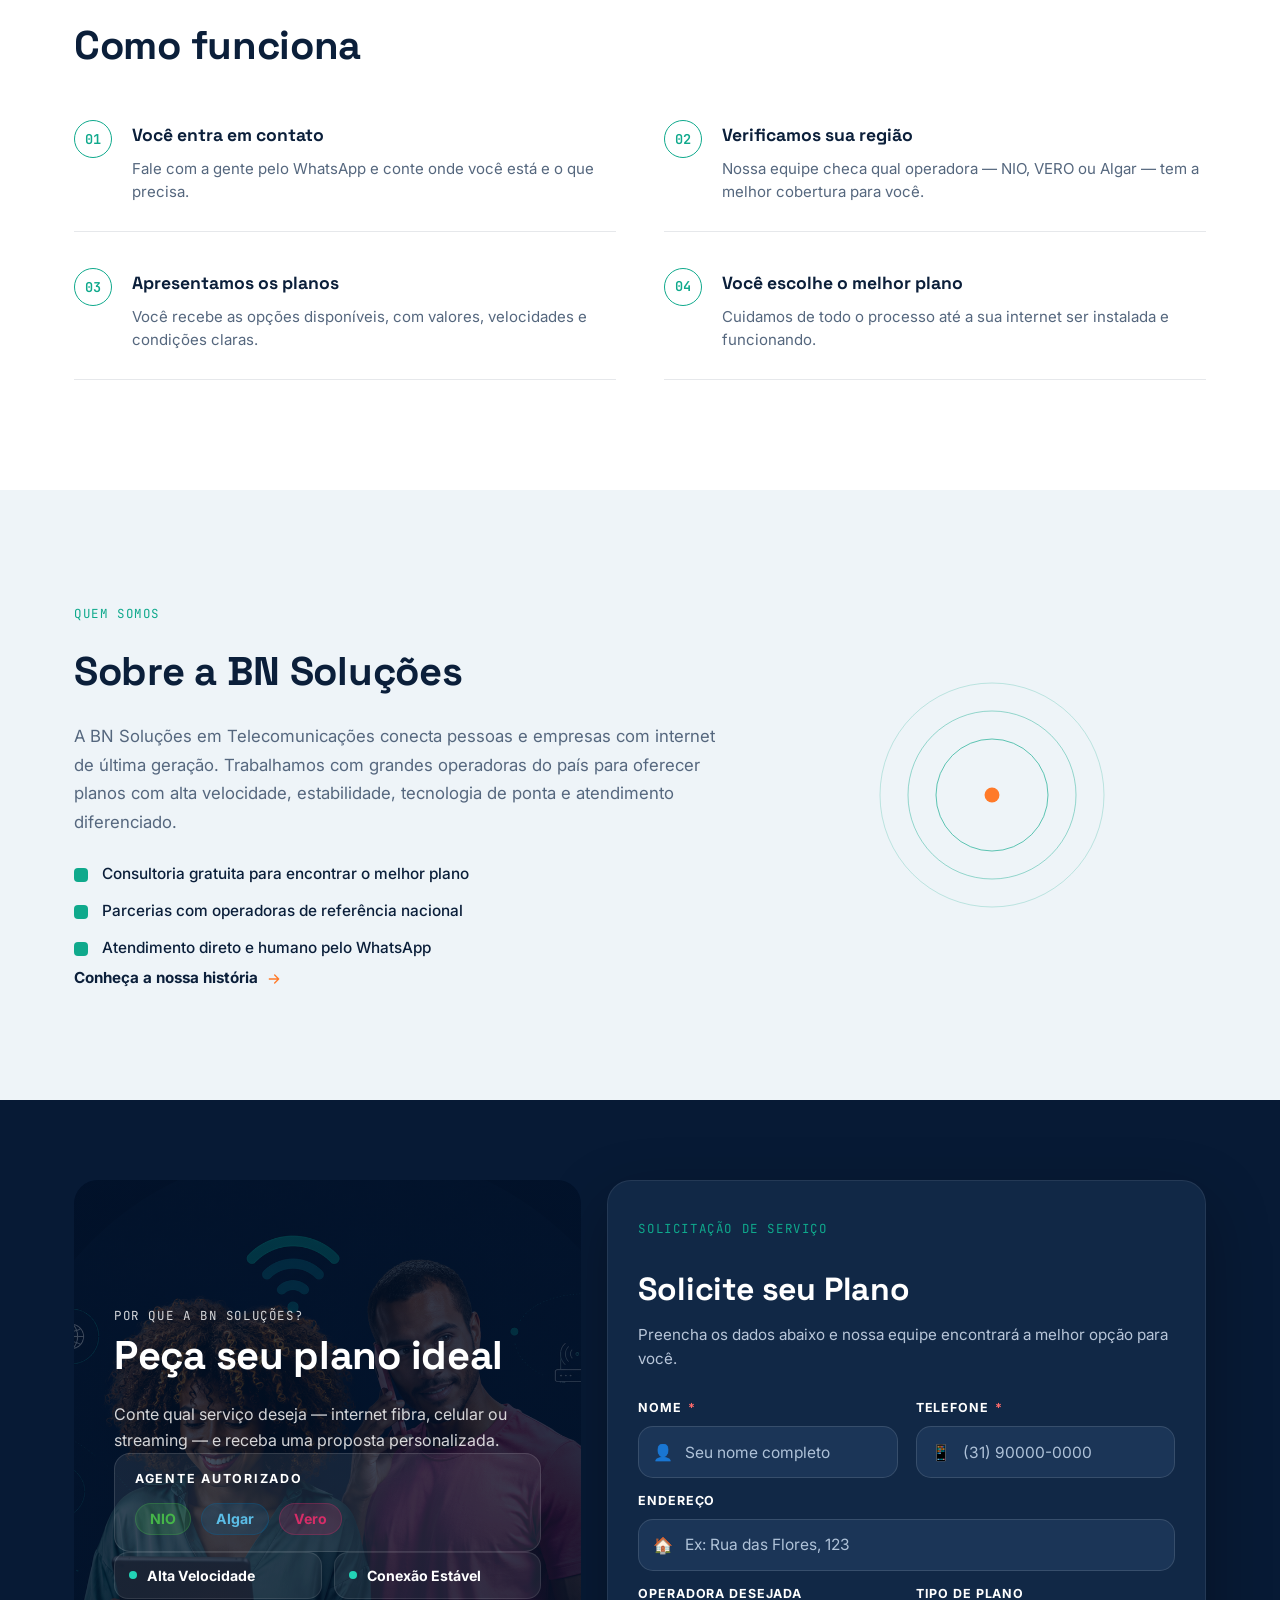
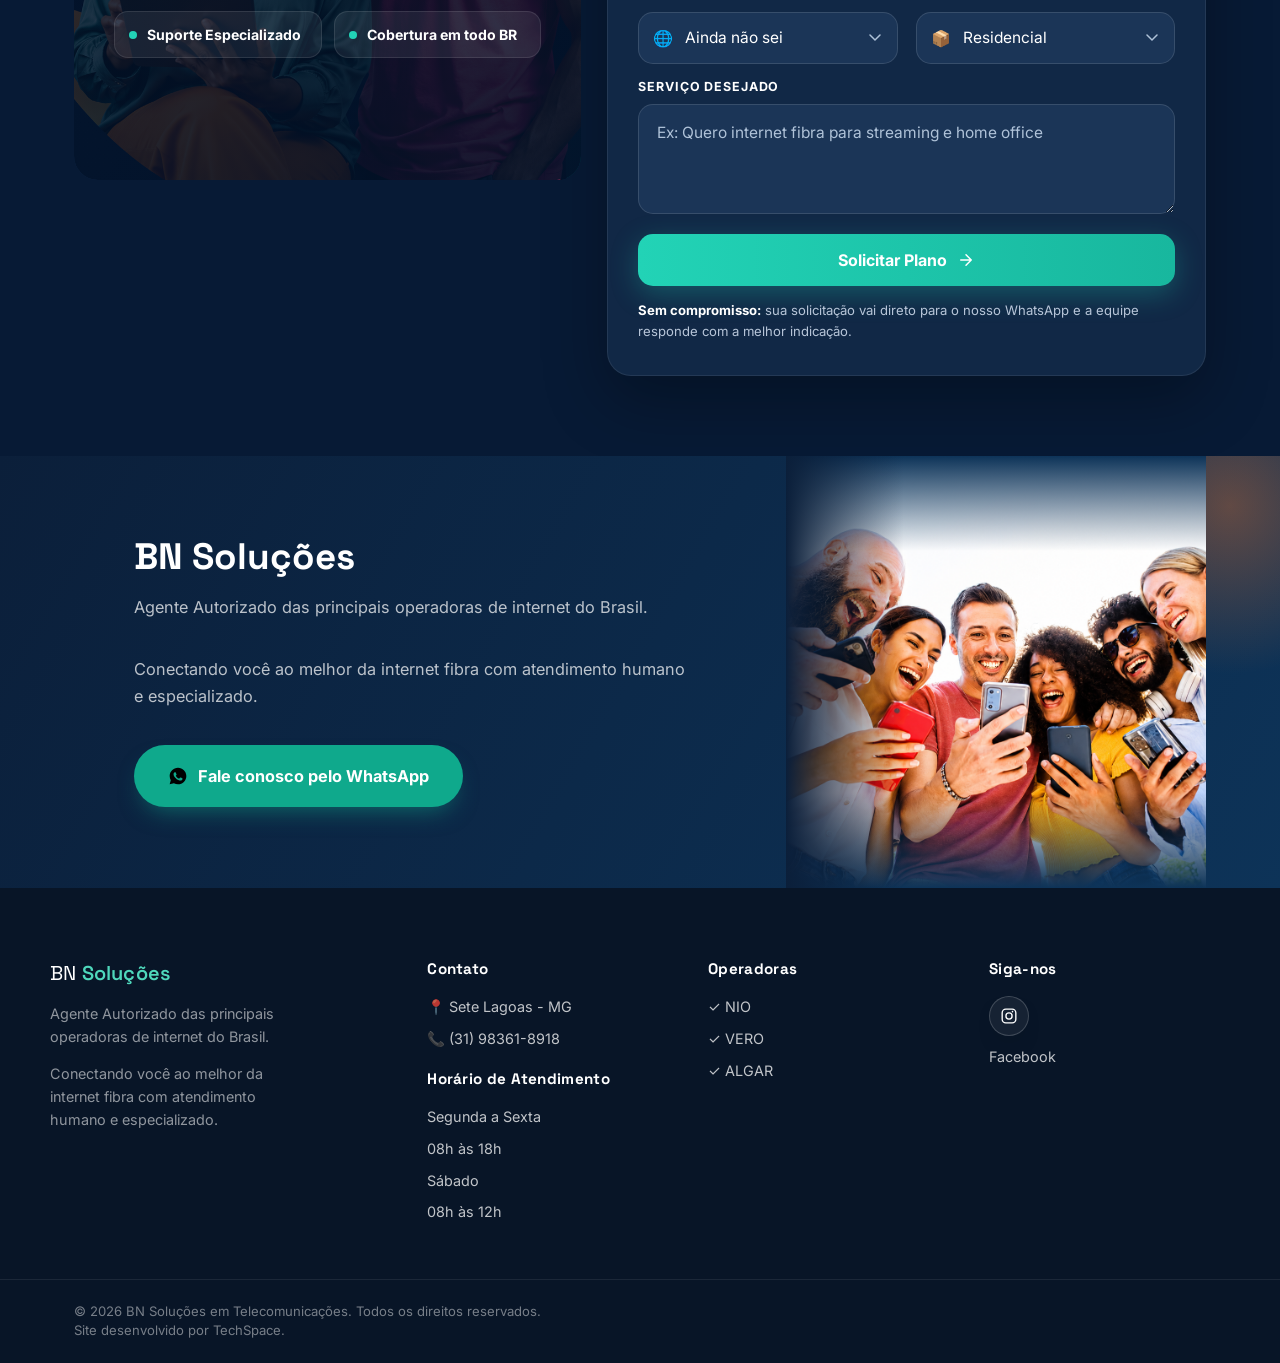
==== commit 2c66e7b0: "making it more responsive" ====
--- a/index.html
+++ b/index.html
@@ -1,4 +1,4 @@
-<!DOCTYPE html>
+﻿<!DOCTYPE html>
 <html lang="pt-BR">
 <head>
 <meta charset="UTF-8">
@@ -78,7 +78,7 @@
     </nav>
 
     <div class="header-actions">
-      <a class="btn btn-whatsapp btn-sm" href="https://wa.me/#WHATSAPP_AQUI" target="_blank" rel="noopener">
+      <a class="btn btn-whatsapp btn-sm" href="https://wa.me/5531983618918" target="_blank" rel="noopener">
         <svg class="icon" viewBox="0 0 24 24" width="18" height="18"><path d="M12 2C6.48 2 2 6.48 2 12c0 1.85.5 3.58 1.36 5.07L2 22l5.06-1.33A9.94 9.94 0 0 0 12 22c5.52 0 10-4.48 10-10S17.52 2 12 2Zm5.2 14.2c-.22.62-1.28 1.2-1.77 1.24-.45.05-1.02.07-1.65-.1-.38-.11-.87-.28-1.5-.55-2.64-1.14-4.36-3.8-4.5-3.98-.13-.18-1.08-1.44-1.08-2.74 0-1.3.68-1.94.92-2.2.24-.27.53-.33.7-.33.18 0 .35 0 .5.01.16.01.38-.06.6.46.22.53.75 1.83.82 1.96.07.13.11.29.02.47-.09.18-.14.29-.27.44-.13.16-.28.35-.4.47-.13.13-.27.27-.11.53.15.27.68 1.12 1.46 1.81 1 .89 1.85 1.17 2.11 1.3.27.13.42.11.58-.07.16-.18.68-.79.86-1.06.18-.27.36-.22.6-.13.25.09 1.57.74 1.84.87.27.13.45.2.51.31.07.13.07.72-.15 1.35Z"/></svg>
         Fale no WhatsApp
       </a>
@@ -174,7 +174,7 @@
             <strong>NIO</strong>, <strong>Vero</strong> e <strong>Algar</strong>.
           </p>
           <div class="hero-actions">
-            <a href="https://wa.me/#WHATSAPP_AQUI" target="_blank" rel="noopener" class="btn btn-whatsapp btn-lg">
+            <a href="https://wa.me/5531983618918" target="_blank" rel="noopener" class="btn btn-whatsapp btn-lg">
               <svg class="icon" viewBox="0 0 24 24" width="20" height="20"><path d="M12 2C6.48 2 2 6.48 2 12c0 1.85.5 3.58 1.36 5.07L2 22l5.06-1.33A9.94 9.94 0 0 0 12 22c5.52 0 10-4.48 10-10S17.52 2 12 2Zm5.2 14.2c-.22.62-1.28 1.2-1.77 1.24-.45.05-1.02.07-1.65-.1-.38-.11-.87-.28-1.5-.55-2.64-1.14-4.36-3.8-4.5-3.98-.13-.18-1.08-1.44-1.08-2.74 0-1.3.68-1.94.92-2.2.24-.27.53-.33.7-.33.18 0 .35 0 .5.01.16.01.38-.06.6.46.22.53.75 1.83.82 1.96.07.13.11.29.02.47-.09.18-.14.29-.27.44-.13.16-.28.35-.4.47-.13.13-.27.27-.11.53.15.27.68 1.12 1.46 1.81 1 .89 1.85 1.17 2.11 1.3.27.13.42.11.58-.07.16-.18.68-.79.86-1.06.18-.27.36-.22.6-.13.25.09 1.57.74 1.84.87.27.13.45.2.51.31.07.13.07.72-.15 1.35Z"/></svg>
               Consultar Planos
             </a>
@@ -243,7 +243,7 @@
               <li><span class="check-icon">&#10003;</span> Casa e Empresa</li>
               <li><span class="check-icon">&#10003;</span> Atendimento Humanizado</li>
             </ul>
-            <a href="https://wa.me/#WHATSAPP_AQUI" target="_blank" rel="noopener" class="btn btn-whatsapp">
+            <a href="https://wa.me/5531983618918" target="_blank" rel="noopener" class="btn btn-whatsapp">
               <svg class="icon" viewBox="0 0 24 24" width="18" height="18"><path d="M12 2C6.48 2 2 6.48 2 12c0 1.85.5 3.58 1.36 5.07L2 22l5.06-1.33A9.94 9.94 0 0 0 12 22c5.52 0 10-4.48 10-10S17.52 2 12 2Zm5.2 14.2c-.22.62-1.28 1.2-1.77 1.24-.45.05-1.02.07-1.65-.1-.38-.11-.87-.28-1.5-.55-2.64-1.14-4.36-3.8-4.5-3.98-.13-.18-1.08-1.44-1.08-2.74 0-1.3.68-1.94.92-2.2.24-.27.53-.33.7-.33.18 0 .35 0 .5.01.16.01.38-.06.6.46.22.53.75 1.83.82 1.96.07.13.11.29.02.47-.09.18-.14.29-.27.44-.13.16-.28.35-.4.47-.13.13-.27.27-.11.53.15.27.68 1.12 1.46 1.81 1 .89 1.85 1.17 2.11 1.3.27.13.42.11.58-.07.16-.18.68-.79.86-1.06.18-.27.36-.22.6-.13.25.09 1.57.74 1.84.87.27.13.45.2.51.31.07.13.07.72-.15 1.35Z"/></svg>
               Consultar Planos
             </a>
@@ -465,14 +465,6 @@
               </div>
             </div>
             <div class="form-row">
-              <label for="cidade">Cidade / Bairro</label>
-              <div class="input-icon-wrap">
-                <span class="input-icon" aria-hidden="true">📍</span>
-                <input type="text" id="cidade" name="cidade" placeholder="Ex: Sete Lagoas - Centro">
-              </div>
-              <div class="form-error-msg"></div>
-            </div>
-            <div class="form-row">
               <label for="endereco">Endereço</label>
               <div class="input-icon-wrap">
                 <span class="input-icon" aria-hidden="true">🏠</span>
@@ -575,11 +567,12 @@
   <section class="cta-final" id="contato">
     <div class="container cta-final-inner">
       <div class="cta-final-copy">
-        <h2>Pronto para encontrar o melhor plano de internet?</h2>
-        <p>Fale agora com a nossa equipe e receba uma indicação sob medida para o seu endereço.</p>
-        <a href="https://wa.me/#WHATSAPP_AQUI?text=Ol%C3%A1!%20Quero%20encontrar%20o%20melhor%20plano%20de%20internet." target="_blank" rel="noopener" class="btn btn-whatsapp btn-lg">
+        <h2>BN Soluções</h2>
+        <p>Agente Autorizado das principais operadoras de internet do Brasil.</p>
+        <p>Conectando você ao melhor da internet fibra com atendimento humano e especializado.</p>
+        <a href="https://wa.me/5531983618918?text=Ol%C3%A1!%20Quero%20encontrar%20o%20melhor%20plano%20de%20internet." target="_blank" rel="noopener" class="btn btn-whatsapp btn-lg">
           <svg class="icon" viewBox="0 0 24 24" width="20" height="20"><path d="M12 2C6.48 2 2 6.48 2 12c0 1.85.5 3.58 1.36 5.07L2 22l5.06-1.33A9.94 9.94 0 0 0 12 22c5.52 0 10-4.48 10-10S17.52 2 12 2Zm5.2 14.2c-.22.62-1.28 1.2-1.77 1.24-.45.05-1.02.07-1.65-.1-.38-.11-.87-.28-1.5-.55-2.64-1.14-4.36-3.8-4.5-3.98-.13-.18-1.08-1.44-1.08-2.74 0-1.3.68-1.94.92-2.2.24-.27.53-.33.7-.33.18 0 .35 0 .5.01.16.01.38-.06.6.46.22.53.75 1.83.82 1.96.07.13.11.29.02.47-.09.18-.14.29-.27.44-.13.16-.28.35-.4.47-.13.13-.27.27-.11.53.15.27.68 1.12 1.46 1.81 1 .89 1.85 1.17 2.11 1.3.27.13.42.11.58-.07.16-.18.68-.79.86-1.06.18-.27.36-.22.6-.13.25.09 1.57.74 1.84.87.27.13.45.2.51.31.07.13.07.72-.15 1.35Z"/></svg>
-          Chamar no WhatsApp agora
+          Fale conosco pelo WhatsApp
         </a>
       </div>
       <div class="cta-final-image">
@@ -595,44 +588,47 @@
   <div class="container footer-inner">
     <div class="footer-brand">
       <span class="brand-text footer-brand-text">BN <strong>Soluções</strong></span>
-      <p>Internet de alta velocidade com atendimento humano, direto no seu WhatsApp.</p>
+      <p>Agente Autorizado das principais operadoras de internet do Brasil.</p>
+      <p>Conectando você ao melhor da internet fibra com atendimento humano e especializado.</p>
     </div>
 
     <div class="footer-col">
       <h4>Contato</h4>
-      <p>Sete Lagoas - MG</p>
-      <p><a href="https://wa.me/#WHATSAPP_AQUI" target="_blank" rel="noopener">WhatsApp: #WHATSAPP_AQUI</a></p>
-      <p><a href="mailto:contato@bnsolucoes.com.br">contato@bnsolucoes.com.br</a></p>
-    </div>
-
-    <div class="footer-col">
-      <h4>Links rápidos</h4>
-      <p><a href="#beneficios">Benefícios</a></p>
-      <p><a href="#operadoras">Operadoras</a></p>
-      <p><a href="#como-funciona">Como funciona</a></p>
-      <p><a href="sobre.html">Sobre</a></p>
-      <p><a href="cliente.html">Área do Cliente</a></p>
+      <p>📍 Sete Lagoas - MG</p>
+      <p><a href="https://wa.me/5531983618918" target="_blank" rel="noopener">📞 (31) 98361-8918</a></p>
+      <h4 style="margin-top:18px;">Horário de Atendimento</h4>
+      <p>Segunda a Sexta</p>
+      <p>08h às 18h</p>
+      <p>Sábado</p>
+      <p>08h às 12h</p>
     </div>
 
     <div class="footer-col">
       <h4>Operadoras</h4>
-      <p><a href="nio.html">NIO</a></p>
-      <p><a href="vero.html">VERO</a></p>
-      <p><a href="algar.html">Algar</a></p>
+      <p>✓ <a href="nio.html">NIO</a></p>
+      <p>✓ <a href="vero.html">VERO</a></p>
+      <p>✓ <a href="algar.html">ALGAR</a></p>
+    </div>
+
+    <div class="footer-col">
+      <h4>Siga-nos</h4>
+      <p><a class="footer-social-link" href="https://www.instagram.com/bn_solucoes_em_telecom?igsh=MWhiN2R0YjNvcnEyZA%3D%3D&utm_source=qr" target="Instagram" rel="Instagram">Instagram</a></p>
+      <p><a href="https://www.facebook.com/" target="_blank" rel="noopener">Facebook</a></p>
     </div>
   </div>
   <div class="footer-bottom">
     <div class="container">
-      <p>&copy; <span id="year"></span> BN Soluções em Telecomunicações LTDA. Todos os direitos reservados.</p>
+      <p>&copy; 2026 BN Soluções em Telecomunicações. Todos os direitos reservados.</p>
+      <p>Site desenvolvido por TechSpace.</p>
     </div>
   </div>
 </footer>
 
 <!-- ===== BOTÃO FLUTUANTE WHATSAPP ===== -->
-<a href="https://wa.me/#WHATSAPP_AQUI" target="_blank" rel="noopener" class="float-whatsapp" aria-label="Falar no WhatsApp">
+<a href="https://wa.me/5531983618918" target="_blank" rel="noopener" class="float-whatsapp" aria-label="Falar no WhatsApp">
   <svg viewBox="0 0 24 24" width="28" height="28"><path d="M12 2C6.48 2 2 6.48 2 12c0 1.85.5 3.58 1.36 5.07L2 22l5.06-1.33A9.94 9.94 0 0 0 12 22c5.52 0 10-4.48 10-10S17.52 2 12 2Zm5.2 14.2c-.22.62-1.28 1.2-1.77 1.24-.45.05-1.02.07-1.65-.1-.38-.11-.87-.28-1.5-.55-2.64-1.14-4.36-3.8-4.5-3.98-.13-.18-1.08-1.44-1.08-2.74 0-1.3.68-1.94.92-2.2.24-.27.53-.33.7-.33.18 0 .35 0 .5.01.16.01.38-.06.6.46.22.53.75 1.83.82 1.96.07.13.11.29.02.47-.09.18-.14.29-.27.44-.13.16-.28.35-.4.47-.13.13-.27.27-.11.53.15.27.68 1.12 1.46 1.81 1 .89 1.85 1.17 2.11 1.3.27.13.42.11.58-.07.16-.18.68-.79.86-1.06.18-.27.36-.22.6-.13.25.09 1.57.74 1.84.87.27.13.45.2.51.31.07.13.07.72-.15 1.35Z"/></svg>
 </a>
 
 <script src="script.js"></script>
 </body>
-</html>+</html>
--- a/style.css
+++ b/style.css
@@ -1402,7 +1402,7 @@
 .section-form .form-panel{
   display:grid;
   grid-template-columns:minmax(0,1fr) minmax(0,1.18fr);
-  gap:36px;
+  gap:26px;
   align-items:start;
 }
 
@@ -1442,7 +1442,7 @@
 .section-form .form-content{
   background:#112846;
   border-radius:24px;
-  padding:44px 40px;
+  padding:34px 30px;
   border:1px solid rgba(255,255,255,0.08);
   box-shadow:0 24px 64px rgba(0,0,0,0.30);
 }
@@ -1465,7 +1465,7 @@
 }
 
 /* Form rows */
-.section-form .form-row{ margin-bottom:20px; }
+.section-form .form-row{ margin-bottom:14px; }
 .section-form .form-row label{
   display:block;
   font-size:0.78rem;
@@ -1499,7 +1499,7 @@
   font-family:var(--font-body);
   font-size:0.97rem;
   color:#fff;
-  height:58px;
+  height:52px;
   padding:0 18px 0 46px;
   border:1px solid rgba(255,255,255,0.12);
   border-radius:15px;
@@ -1560,7 +1560,7 @@
   justify-content:center;
   gap:10px;
   width:100%;
-  height:58px;
+  height:52px;
   border:none;
   border-radius:15px;
   background:linear-gradient(90deg,#22D3B6,#18B79E);
@@ -2138,7 +2138,7 @@
 /* =========================================================
    Contato — cards e formulário
    ========================================================= */
-.contact-grid{ display:grid; grid-template-columns:1fr 1.1fr; gap:60px; margin-top:10px; align-items:start; }
+.contact-grid{ display:grid; grid-template-columns:1fr 1.1fr; gap:40px; margin-top:10px; align-items:start; }
 .contact-cards{ display:flex; flex-direction:column; gap:16px; }
 .contact-card{ display:flex; gap:16px; align-items:flex-start; background:linear-gradient(180deg, rgba(255,255,255,0.98), rgba(238,244,248,0.92)); border:1px solid rgba(var(--navy-rgb),0.08); border-radius:var(--radius); padding:24px; transition:transform .25s var(--ease), box-shadow .25s var(--ease), border-color .25s var(--ease); }
 .contact-card:hover{ transform:translateY(-3px); box-shadow:var(--shadow-card); border-color:rgba(var(--teal-rgb),0.28); }
@@ -2172,11 +2172,11 @@
 }
 .contact-aside-note p{ margin:0; color:var(--slate); line-height:1.6; font-size:0.92rem; }
 
-.contact-form-wrap{ background:linear-gradient(180deg, rgba(255,255,255,0.98), rgba(238,244,248,0.84)); border:1px solid rgba(11,31,58,0.08); border-radius:var(--radius); padding:36px; box-shadow:var(--shadow-card); }
+.contact-form-wrap{ background:linear-gradient(180deg, rgba(255,255,255,0.98), rgba(238,244,248,0.84)); border:1px solid rgba(11,31,58,0.08); border-radius:var(--radius); padding:28px; box-shadow:var(--shadow-card); }
 .contact-form-wrap h3{ font-family:var(--font-display); font-size:1.25rem; margin:0 0 6px; color:var(--navy); }
 .contact-form-wrap > p{ margin:0 0 26px; color:var(--slate); font-size:0.92rem; }
 
-.form-row{ margin-bottom:18px; }
+.form-row{ margin-bottom:14px; }
 .form-row label{ display:block; font-size:0.85rem; font-weight:600; color:var(--navy); margin-bottom:8px; }
 .form-row input, .form-row select, .form-row textarea{
   width:100%; font-family:var(--font-body); font-size:0.95rem; color:var(--navy);
@@ -2308,6 +2308,36 @@
 .footer-col h4{ font-family:var(--font-display); color:var(--white); font-size:0.95rem; margin:0 0 16px; letter-spacing:0.3px; }
 .footer-col p{ margin:0 0 10px; font-size:0.9rem; }
 .footer-col a:hover{ color:var(--teal-light); }
+.footer-social-link{
+  display:inline-flex;
+  align-items:center;
+  justify-content:center;
+  width:40px;
+  height:40px;
+  border-radius:50%;
+  font-size:0;
+  line-height:0;
+  text-decoration:none;
+  background:rgba(255,255,255,0.06);
+  border:1px solid rgba(255,255,255,0.18);
+  box-shadow:0 10px 22px -14px rgba(0,0,0,0.55);
+  transition:transform .25s var(--ease), background .25s var(--ease), border-color .25s var(--ease), box-shadow .25s var(--ease);
+}
+.footer-social-link::before{
+  content:"";
+  width:18px;
+  height:18px;
+  background-repeat:no-repeat;
+  background-position:center;
+  background-size:contain;
+  background-image:url("data:image/svg+xml,%3Csvg xmlns='http://www.w3.org/2000/svg' viewBox='0 0 24 24'%3E%3Cpath fill='%23ffffff' d='M7.75 2h8.5A5.75 5.75 0 0 1 22 7.75v8.5A5.75 5.75 0 0 1 16.25 22h-8.5A5.75 5.75 0 0 1 2 16.25v-8.5A5.75 5.75 0 0 1 7.75 2Zm0 1.8A3.95 3.95 0 0 0 3.8 7.75v8.5A3.95 3.95 0 0 0 7.75 20.2h8.5a3.95 3.95 0 0 0 3.95-3.95v-8.5a3.95 3.95 0 0 0-3.95-3.95h-8.5Zm8.9 1.35a1.05 1.05 0 1 1 0 2.1 1.05 1.05 0 0 1 0-2.1ZM12 7a5 5 0 1 1 0 10 5 5 0 0 1 0-10Zm0 1.8A3.2 3.2 0 1 0 12 15.2 3.2 3.2 0 0 0 12 8.8Z'/%3E%3C/svg%3E");
+}
+.footer-social-link:hover{
+  transform:translateY(-2px);
+  background:rgba(var(--teal-rgb),0.18);
+  border-color:rgba(var(--teal-light-rgb),0.45);
+  box-shadow:0 16px 30px -14px rgba(var(--teal-rgb),0.62);
+}
 .footer-bottom{ border-top:1px solid rgba(255,255,255,0.08); padding:22px 0; }
 .footer-bottom p{ margin:0; font-size:0.82rem; color:rgba(255,255,255,0.45); }
 
@@ -2383,6 +2413,11 @@
   .authorized-copy{ text-align:center; }
   .client-info-grid{ grid-template-columns:1fr; }
   .client-actions-grid{ grid-template-columns:1fr 1fr; }
+  .operator-plan-gallery,
+  .operator-benefit-grid,
+  .operator-authorized-grid,
+  .operator-alt-grid,
+  .operator-lifestyle-grid{ grid-template-columns:repeat(2, minmax(0, 1fr)) !important; gap:20px !important; }
 }
 
 @media (max-width:1024px){
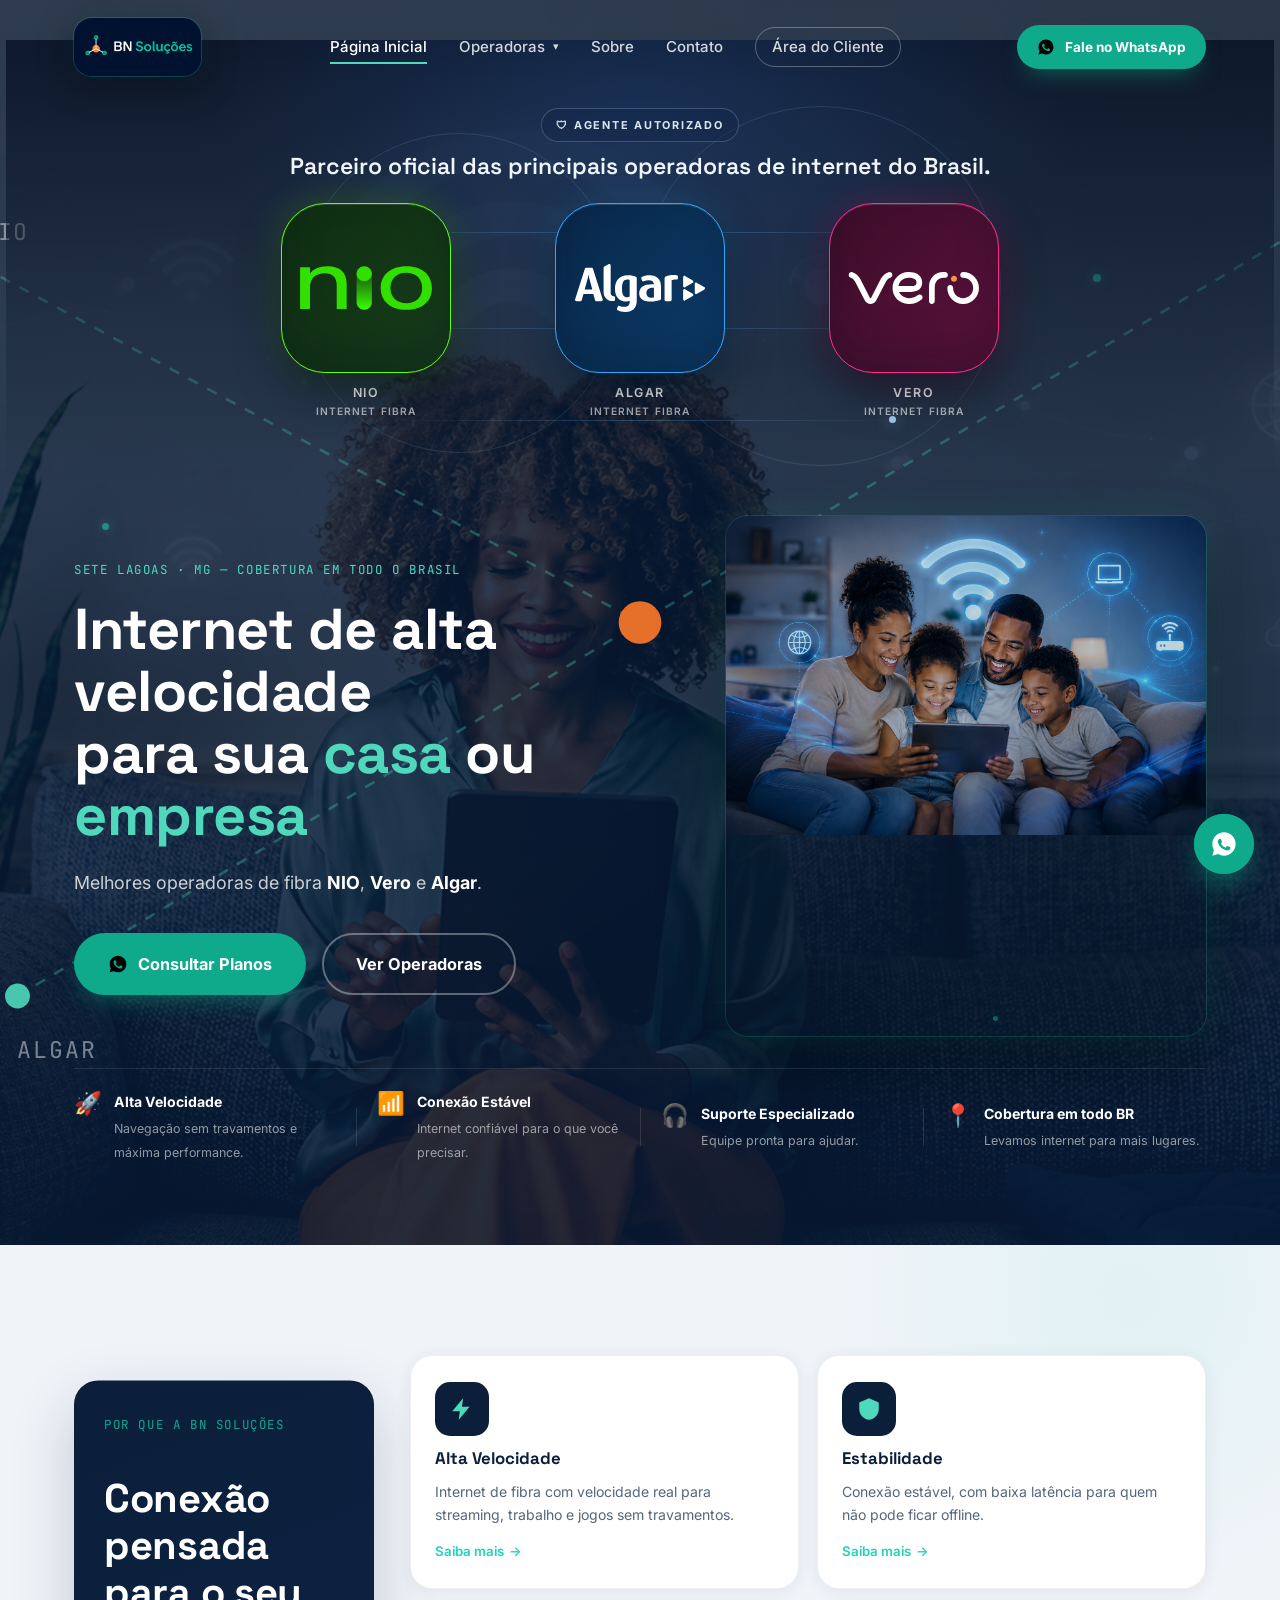
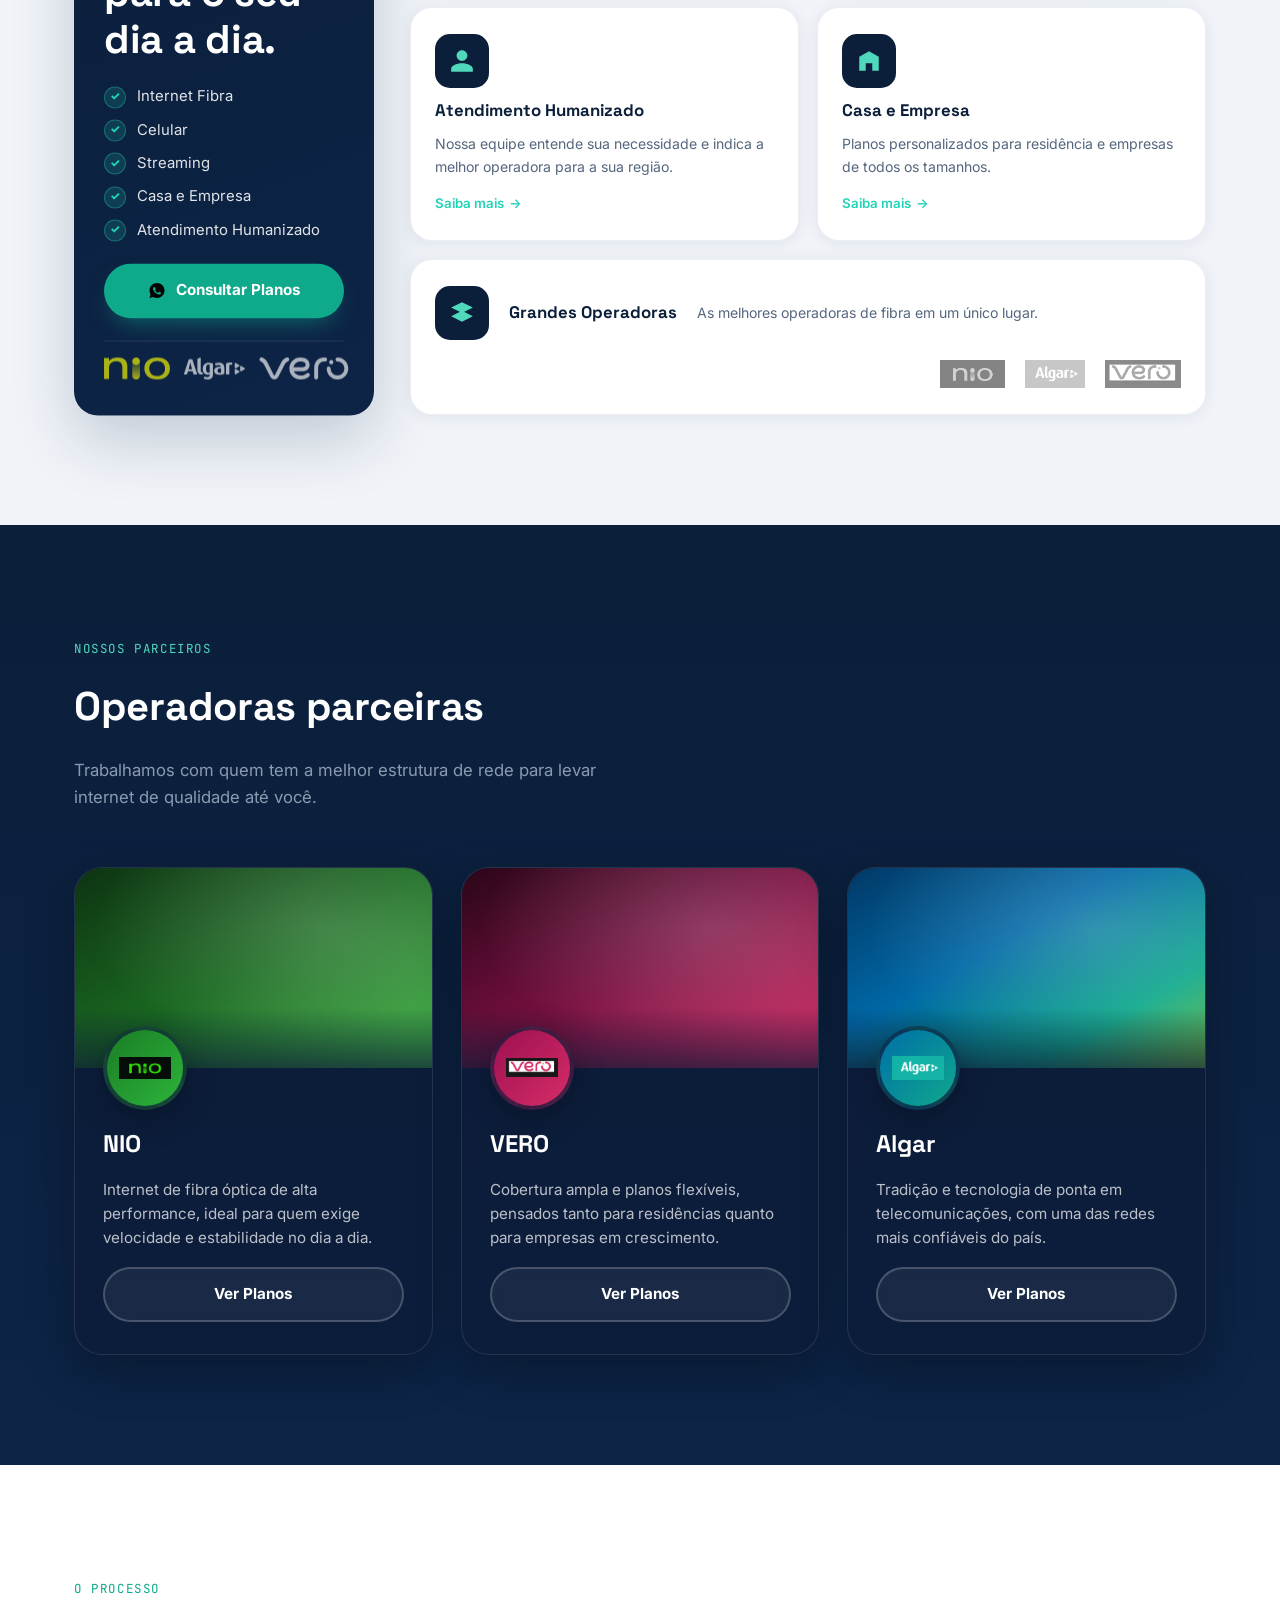
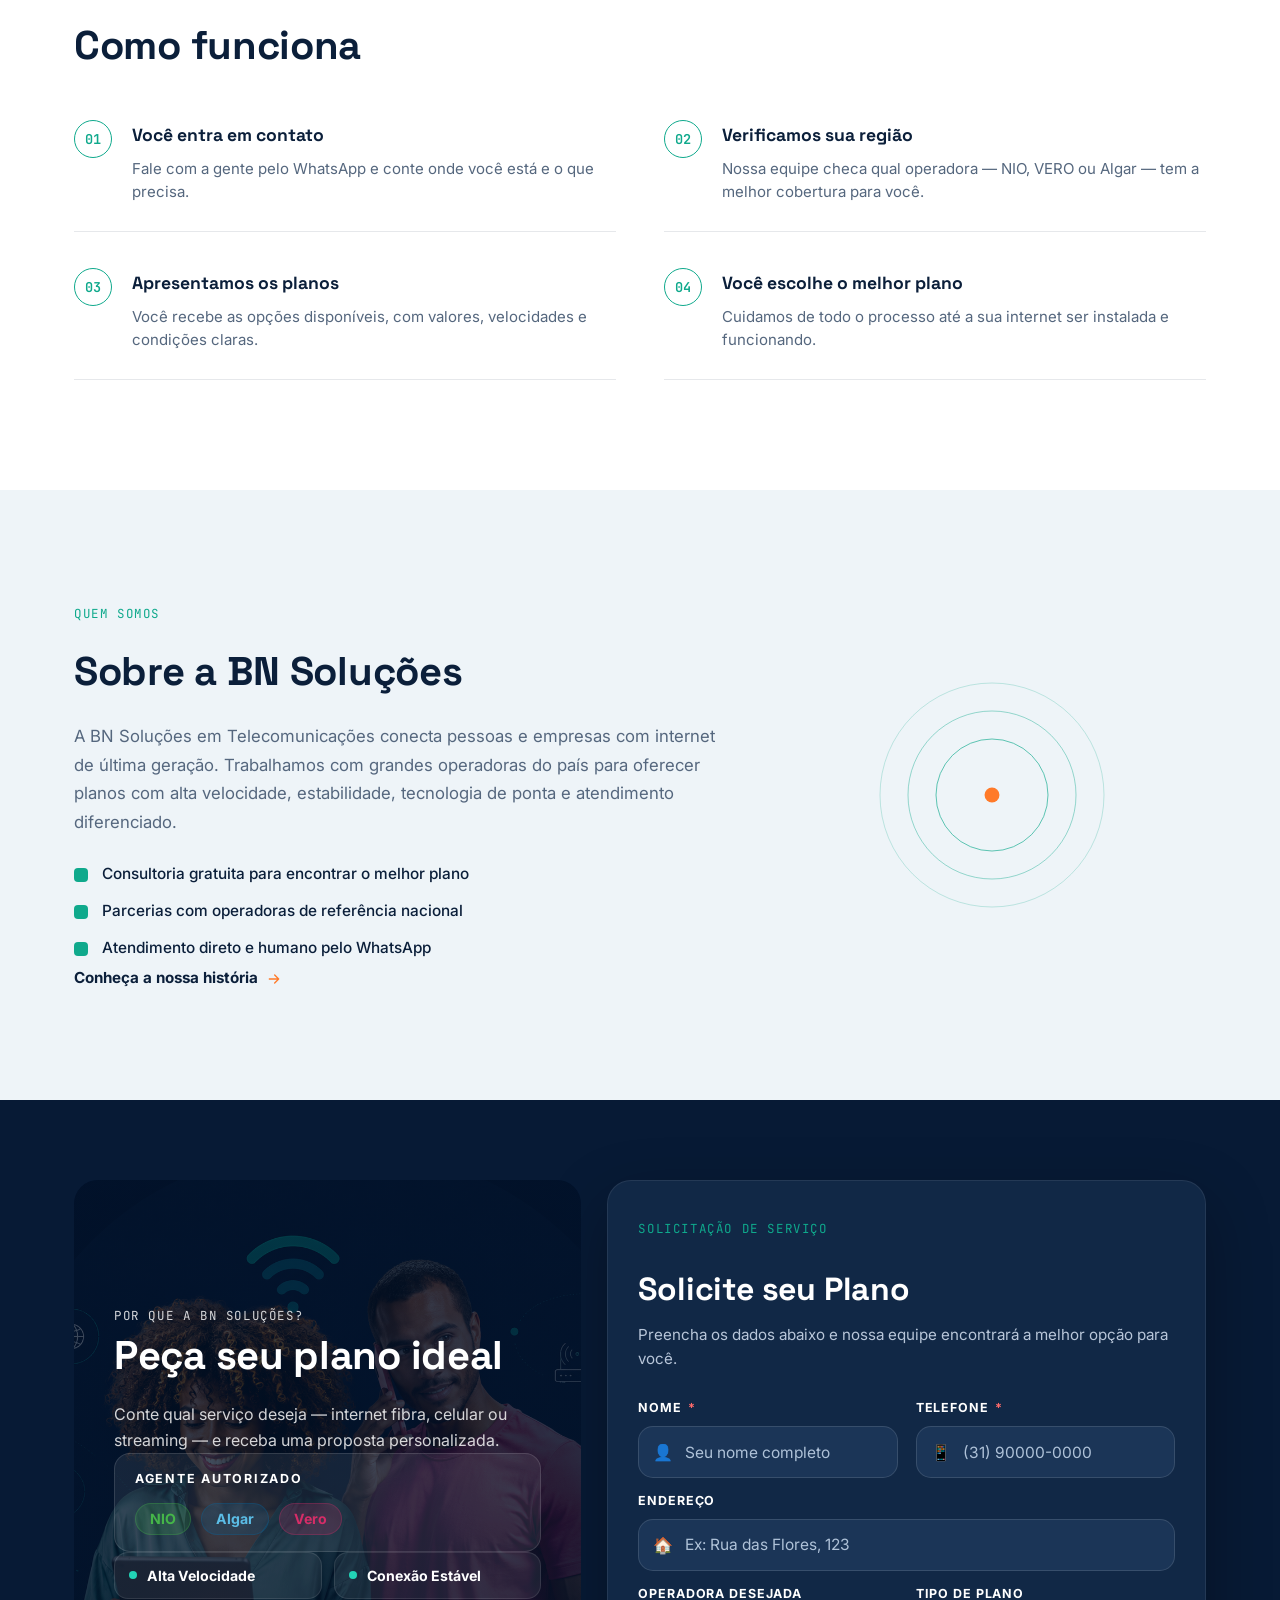
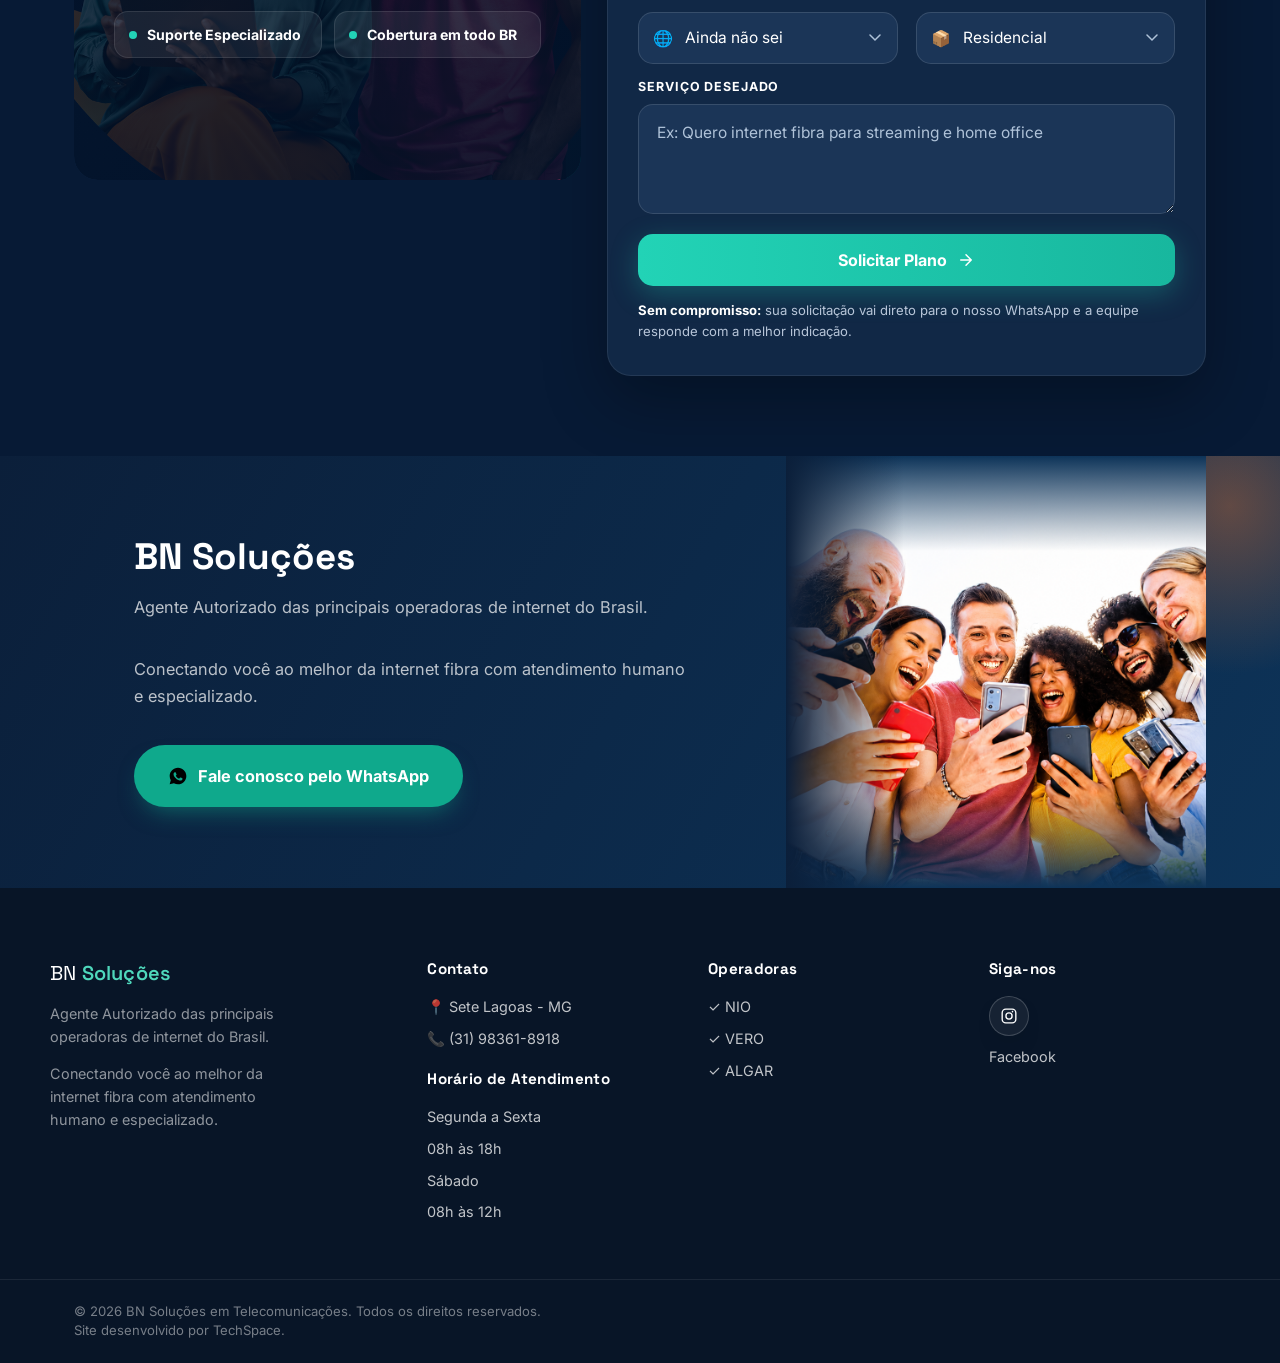
==== commit 8df3d5bd: "the logo under the card" ====
--- a/index.html
+++ b/index.html
@@ -248,9 +248,9 @@
               Consultar Planos
             </a>
             <div class="benefits-partner-logos">
-              <img src="imagens/niologo.png" alt="NIO" />
-              <img src="imagens/algarlogo.png" alt="Algar" />
-              <img src="imagens/verologo.png" alt="Vero" />
+              <img src="imagens/nio.svg" alt="NIO" />
+              <img src="imagens/algar.svg" alt="Algar" />
+              <img src="imagens/vero.svg" alt="Vero" />
             </div>
           </div>
         </aside>
--- a/style.css
+++ b/style.css
@@ -69,6 +69,37 @@
 main, section, article, aside, nav, form, div, header, footer{ min-width:0; }
 
 h1, h2, h3, h4, h5, h6, p, a, button, label, summary{ overflow-wrap:anywhere; }
+
+/* Mobile text safety (Sobretudo Sobre + Contato) */
+@media (max-width:768px){
+  .page-hero *,
+  .about-inner *,
+  .values-grid *,
+  .timeline *,
+  .contact-grid *,
+  .contact-form-wrap *,
+  .contact-card *,
+  .map-wrap *{
+    overflow-wrap:normal;
+    word-break:normal;
+    white-space:normal;
+  }
+
+  .page-hero p,
+  .page-hero li,
+  .about-inner p,
+  .about-inner li,
+  .timeline p,
+  .contact-card p,
+  .contact-form-wrap p,
+  .contact-form-wrap label,
+  .contact-form-wrap input,
+  .contact-form-wrap select,
+  .contact-form-wrap textarea{
+    font-size:16px;
+    line-height:1.65;
+  }
+}
 
 button, input, select, textarea{ font:inherit; }
 
@@ -2430,6 +2461,61 @@
 }
 
 @media (max-width:768px){
+  html, body{ width:100%; max-width:100%; overflow-x:hidden; }
+
+  .page-hero,
+  .page-hero-grid,
+  .page-hero-copy,
+  .page-hero-panel,
+  .page-hero-panel-card,
+  .about-inner,
+  .values-grid,
+  .about-highlight-strip,
+  .timeline,
+  .contact-grid,
+  .contact-cards,
+  .contact-card,
+  .contact-hours,
+  .contact-aside-note,
+  .contact-form-wrap,
+  .map-wrap{
+    width:100%;
+    max-width:100%;
+    box-sizing:border-box;
+  }
+
+  .page-hero-panel,
+  .page-hero-panel-logo{
+    overflow:hidden;
+  }
+
+  /* garante que nada posicionado “escape” do viewport no mobile */
+  .page-hero-panel-logo{
+    left:auto;
+    right:0;
+    width:min(320px, 78%);
+  }
+
+  .contact-card,
+  .contact-form-wrap,
+  .map-wrap{
+    padding-left:0;
+    padding-right:0;
+  }
+
+  .float-whatsapp{
+    right:calc(16px + env(safe-area-inset-right));
+    bottom:calc(16px + env(safe-area-inset-bottom));
+  }
+
+  .page-hero-panel-card{
+    width:100%;
+  }
+
+  .form-grid-2{ grid-template-columns:1fr; }
+
+  .container{ max-width:100%; }
+
   .site-header{
     position:fixed;
     top:16px;
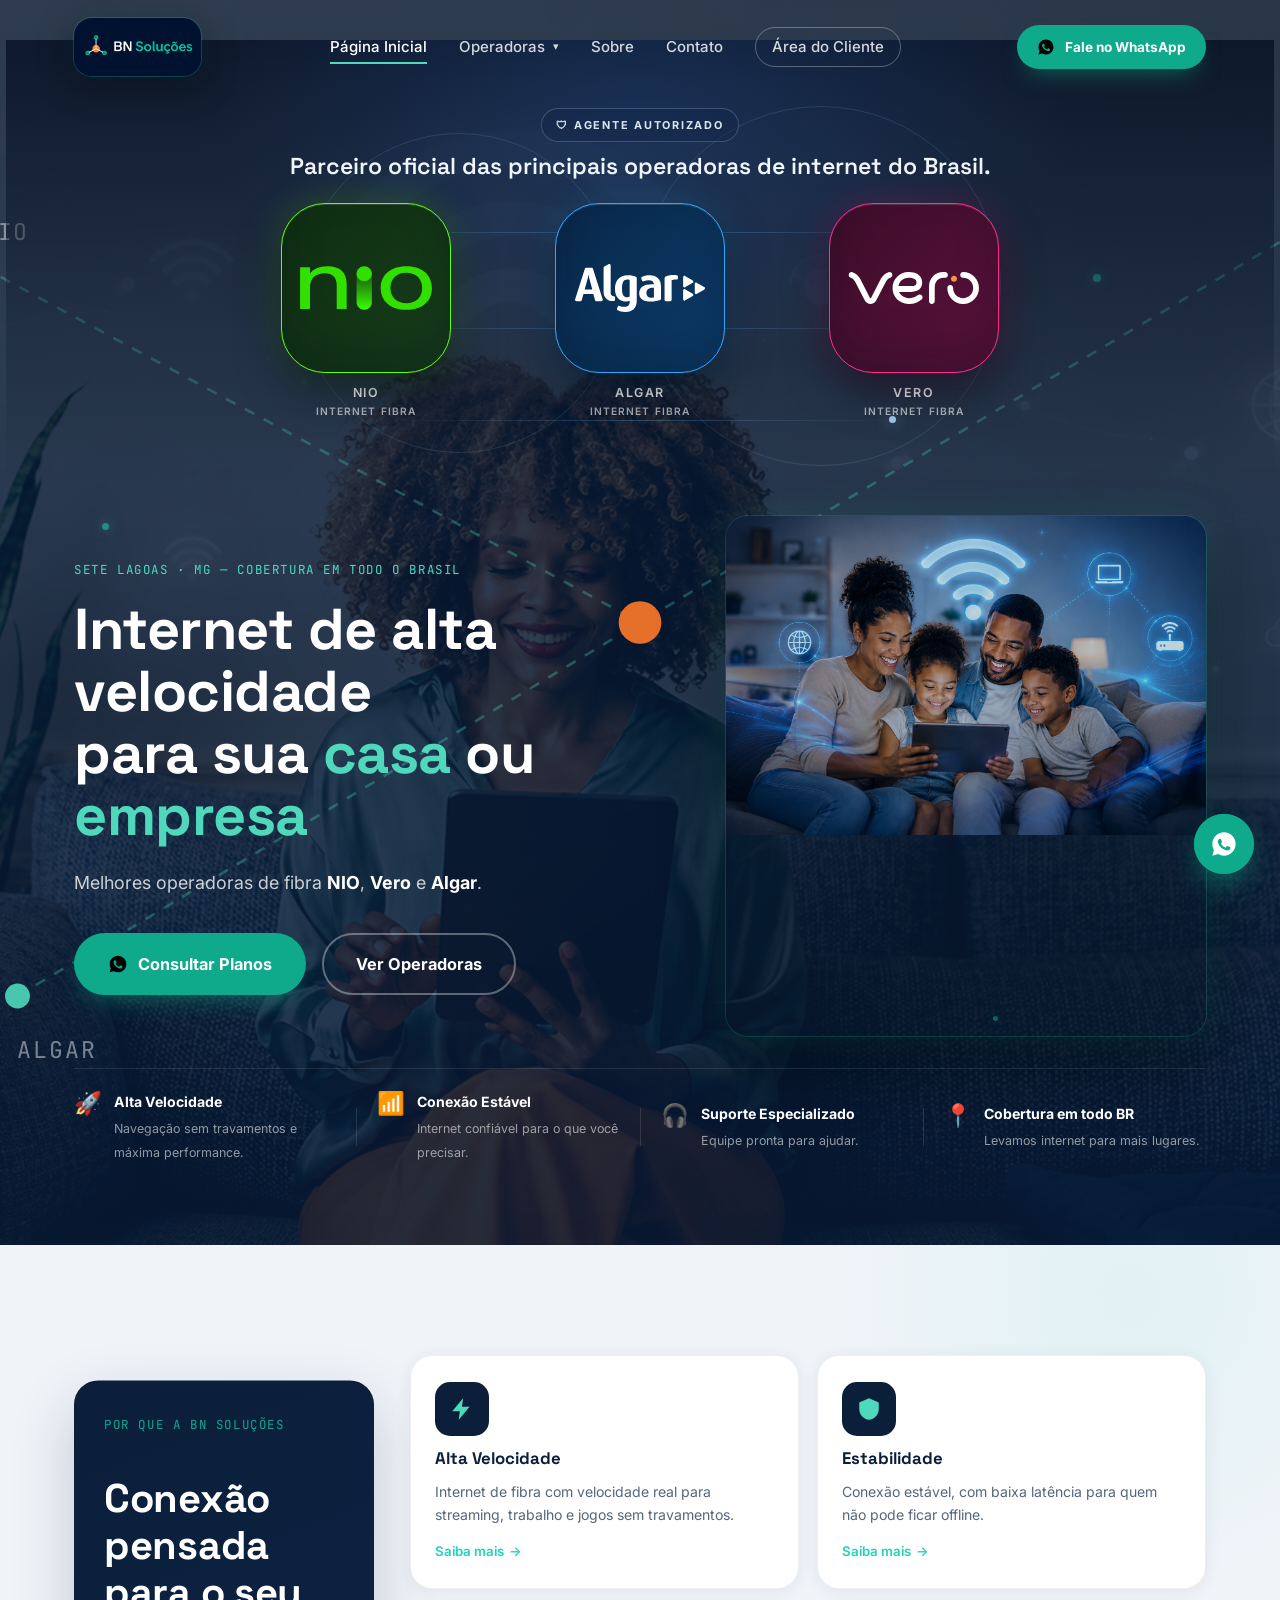
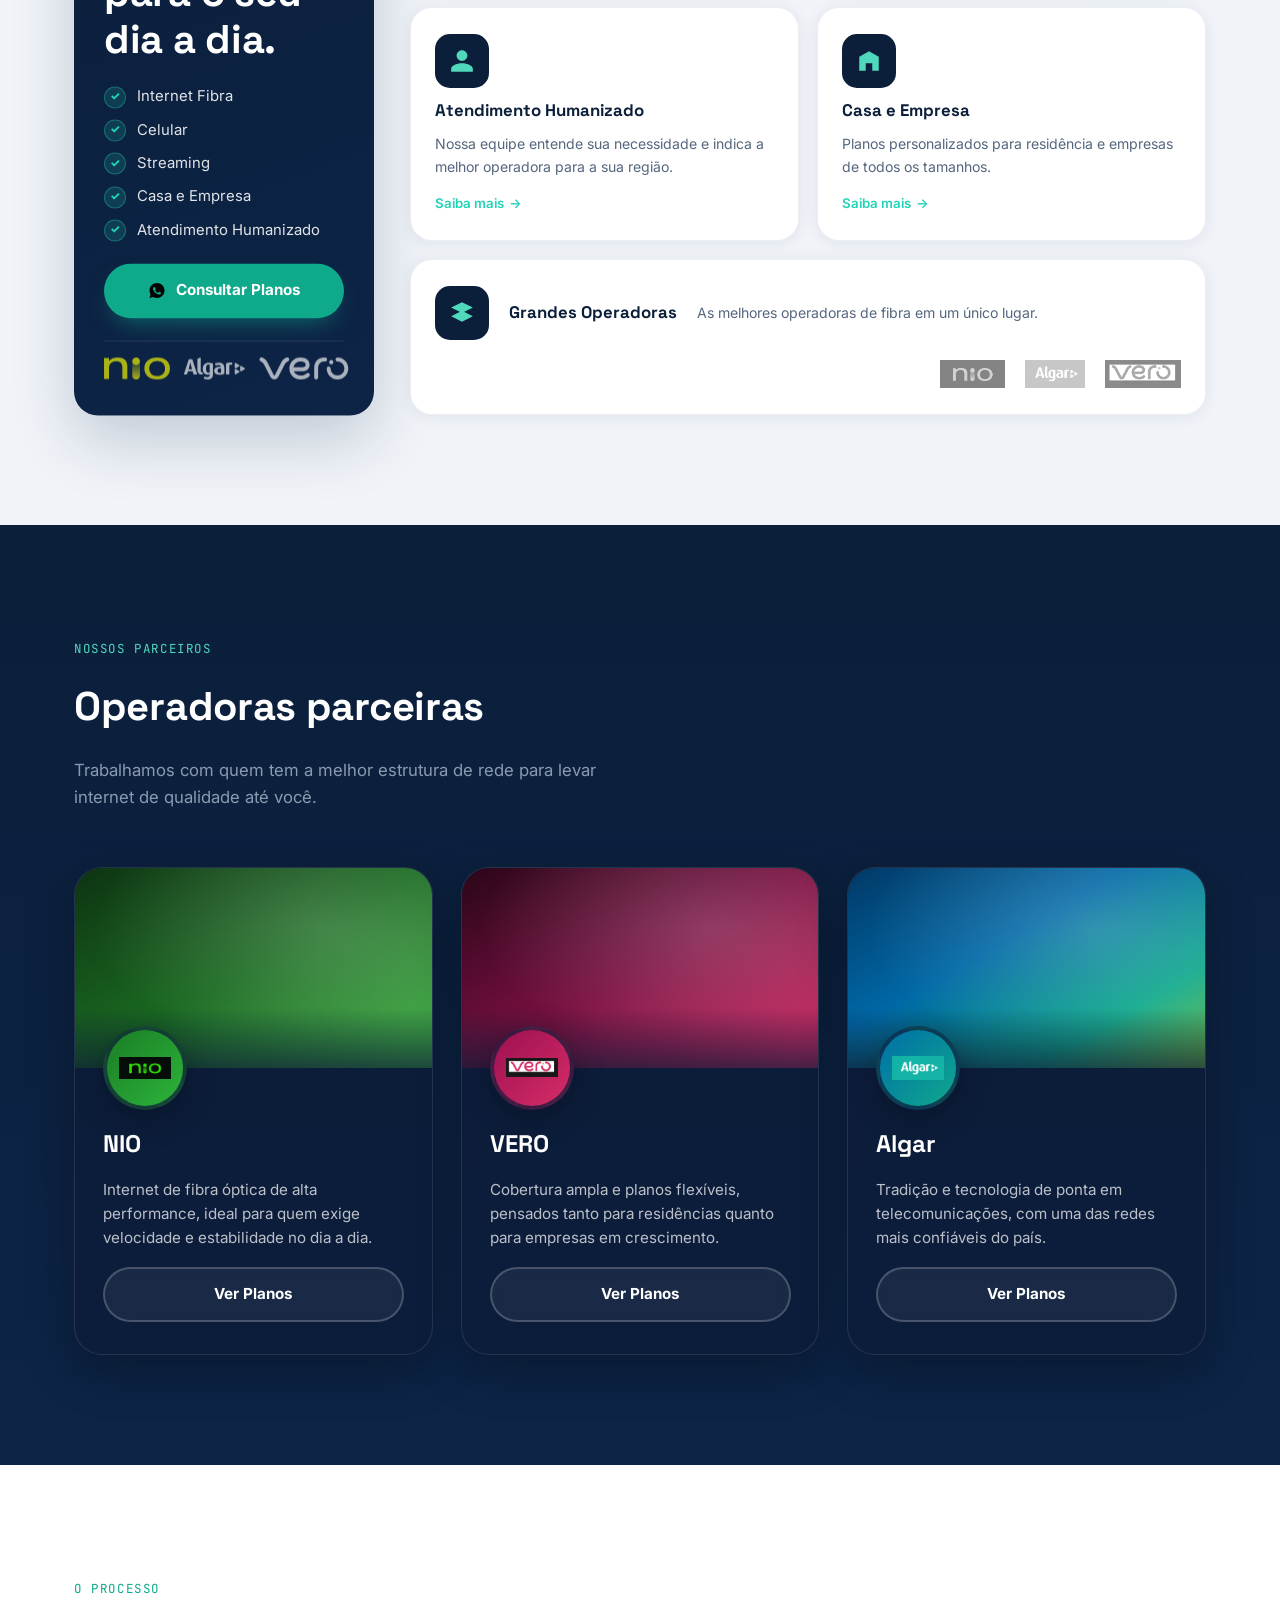
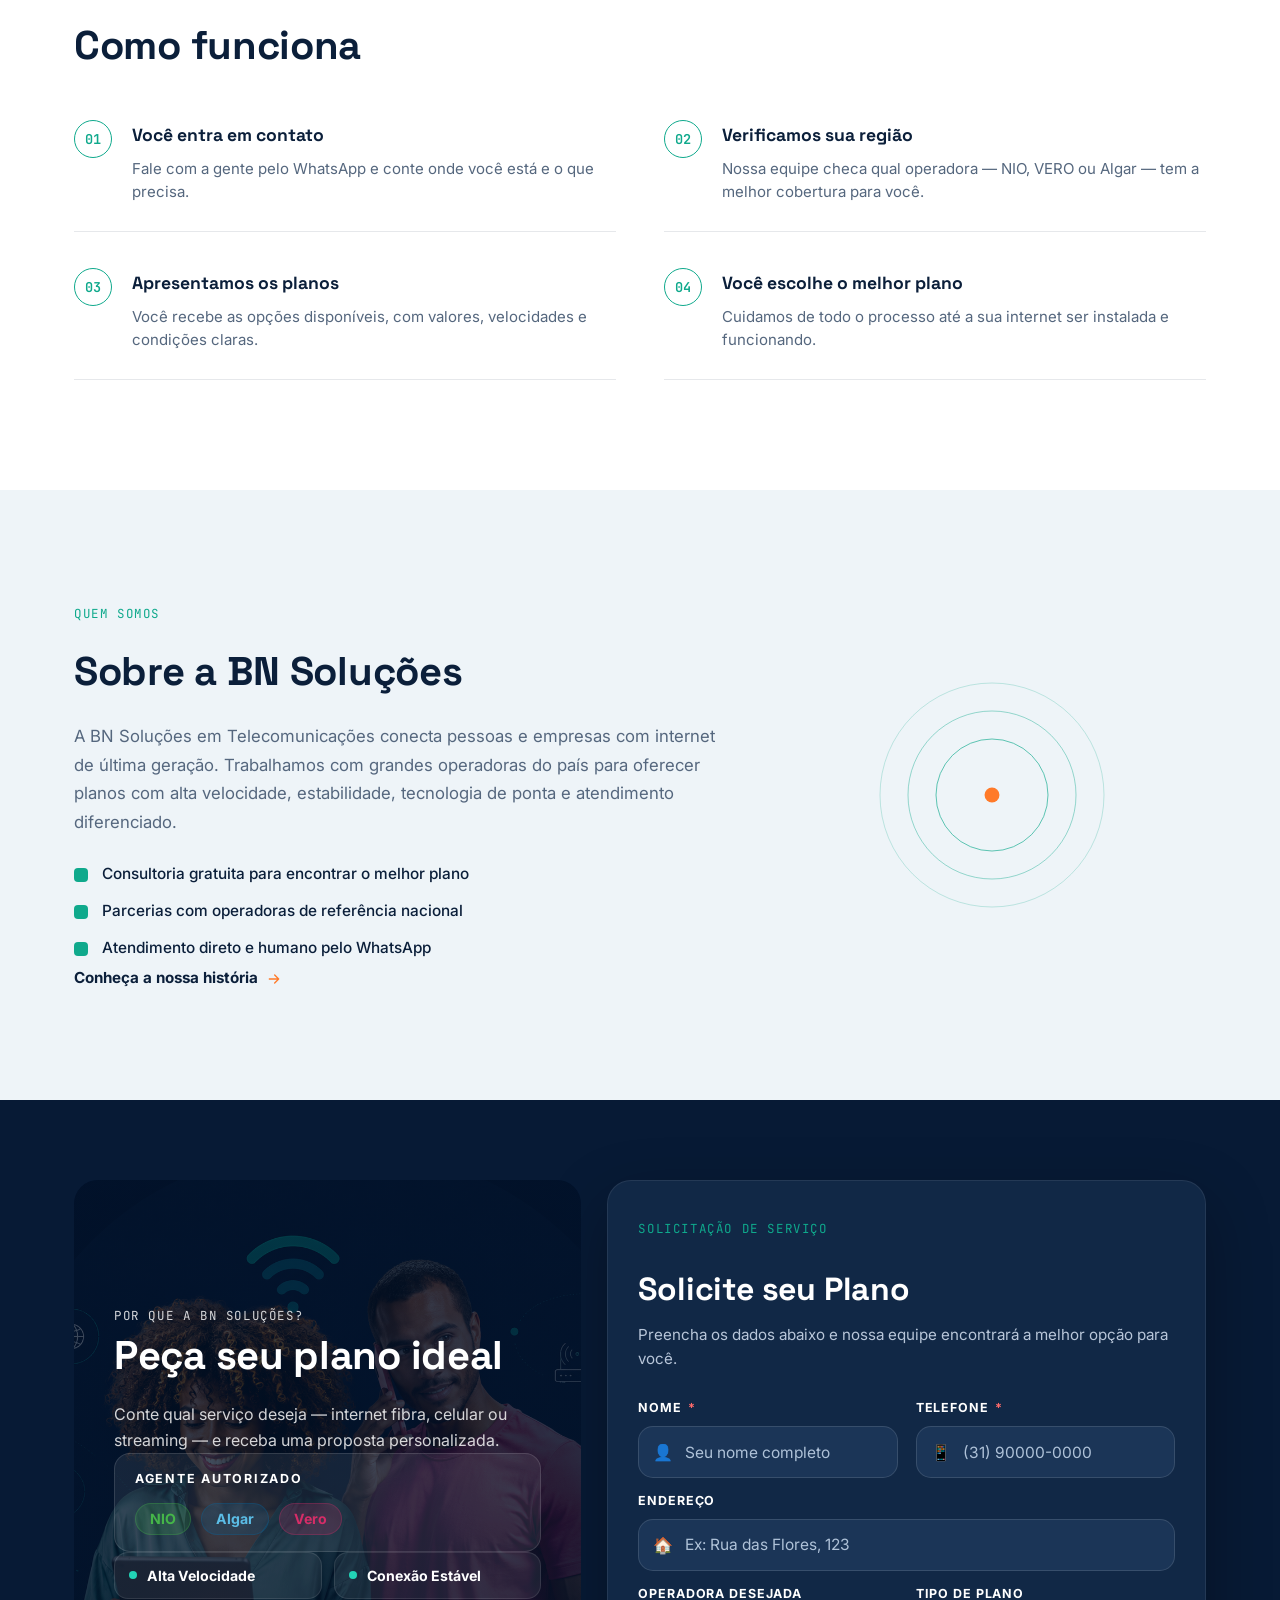
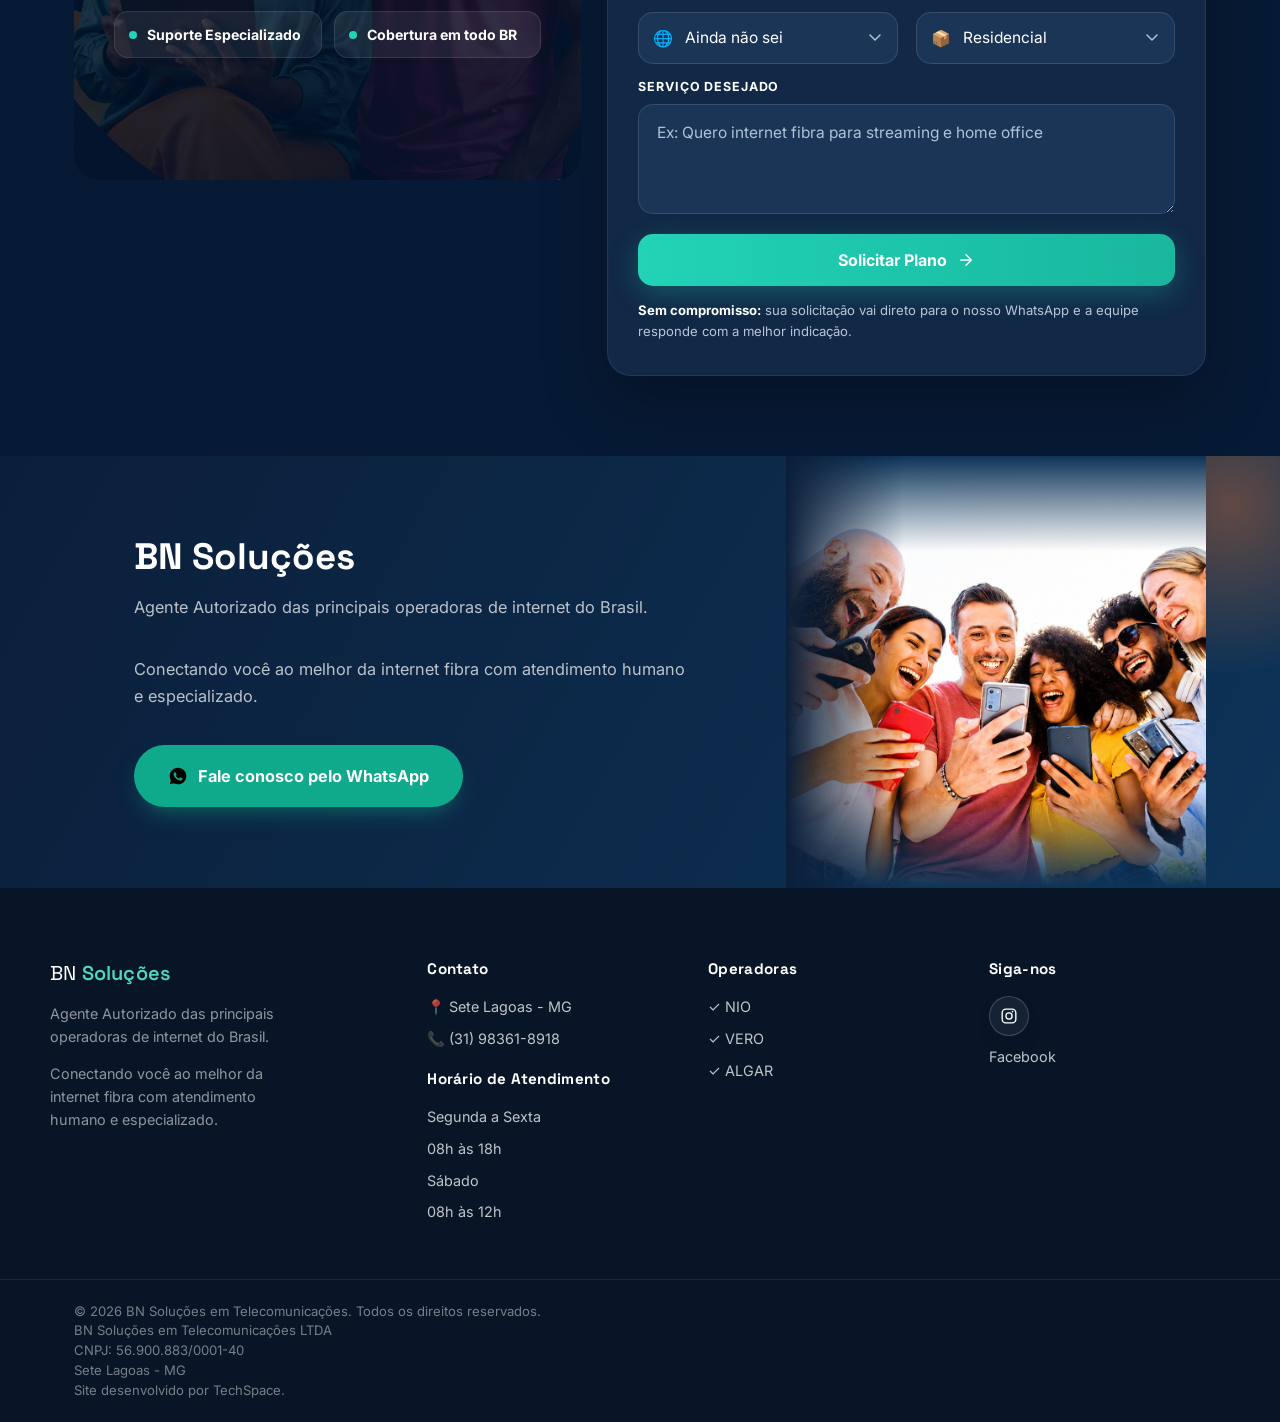
==== commit f6640551: "add the api meta read" ====
--- a/index.html
+++ b/index.html
@@ -619,6 +619,7 @@
   <div class="footer-bottom">
     <div class="container">
       <p>&copy; 2026 BN Soluções em Telecomunicações. Todos os direitos reservados.</p>
+      <p>BN Soluções em Telecomunicações LTDA<br>CNPJ: 56.900.883/0001-40<br>Sete Lagoas - MG</p>
       <p>Site desenvolvido por TechSpace.</p>
     </div>
   </div>
